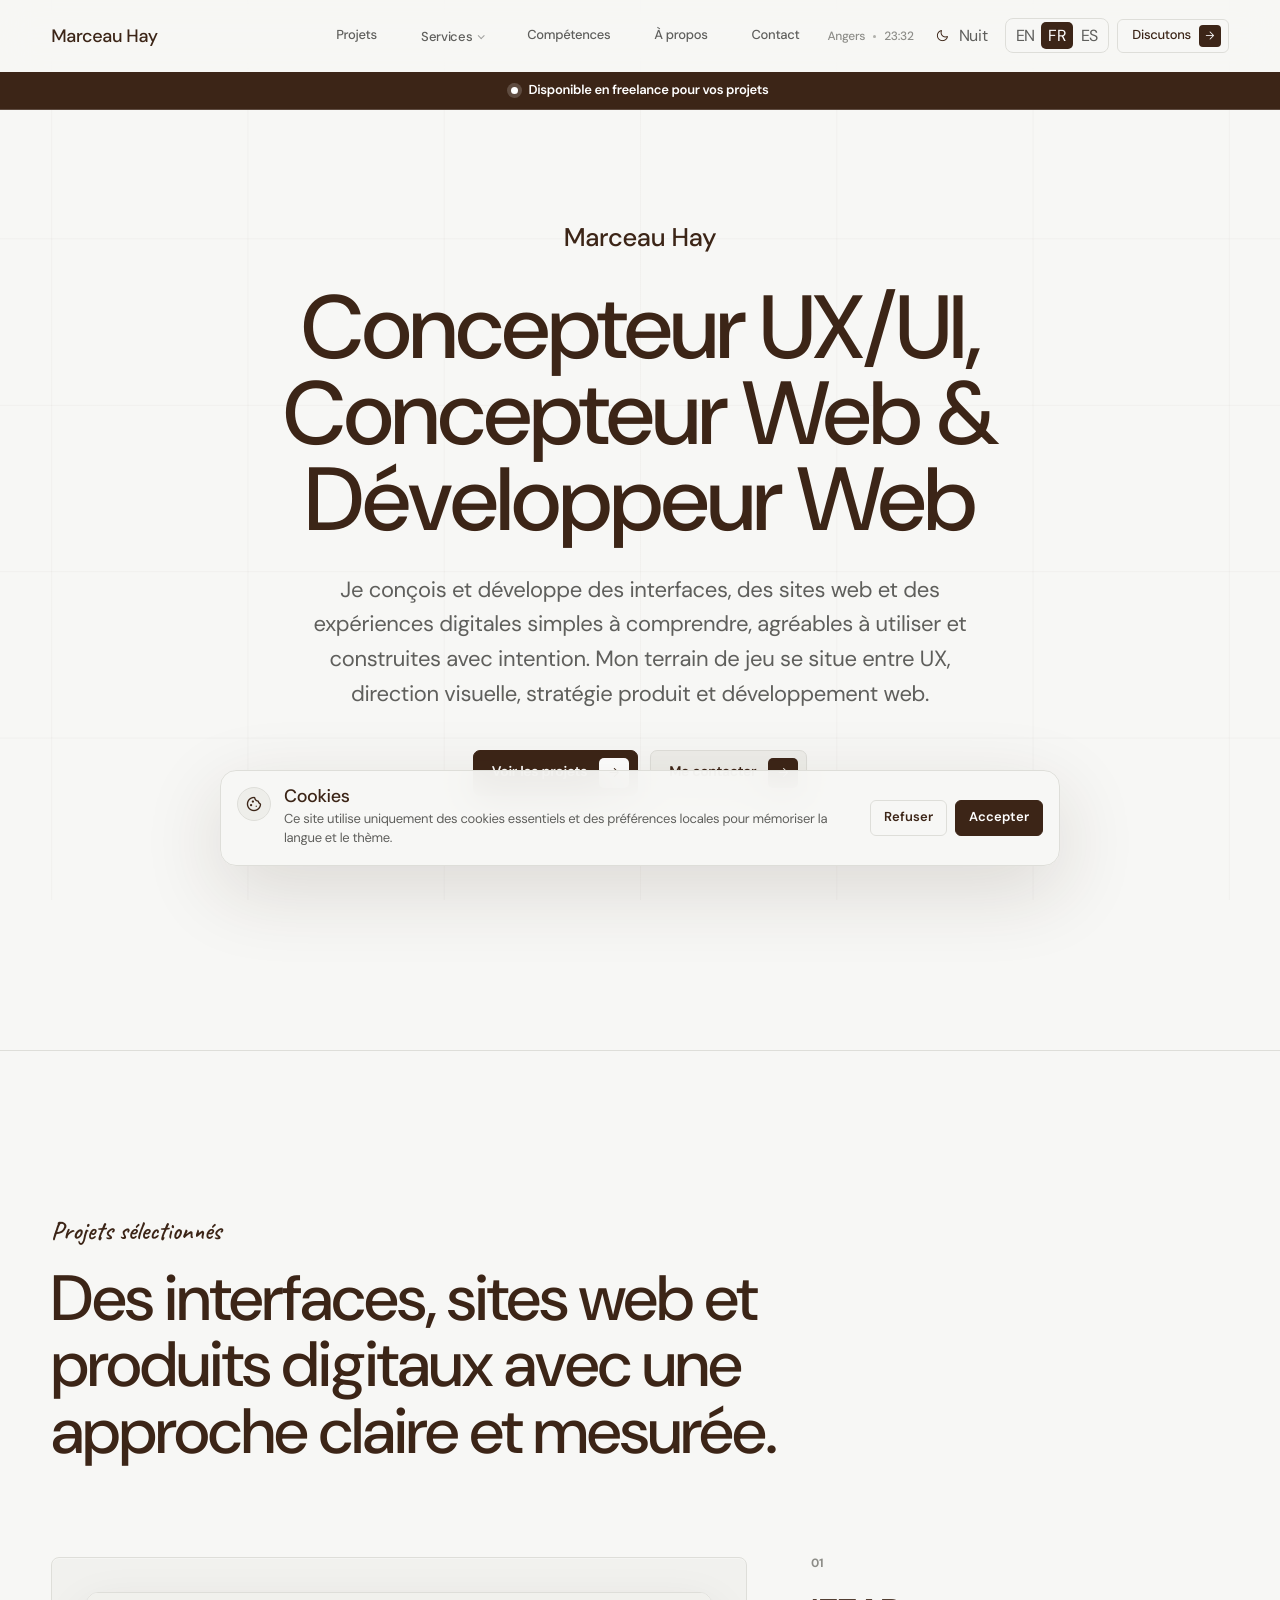
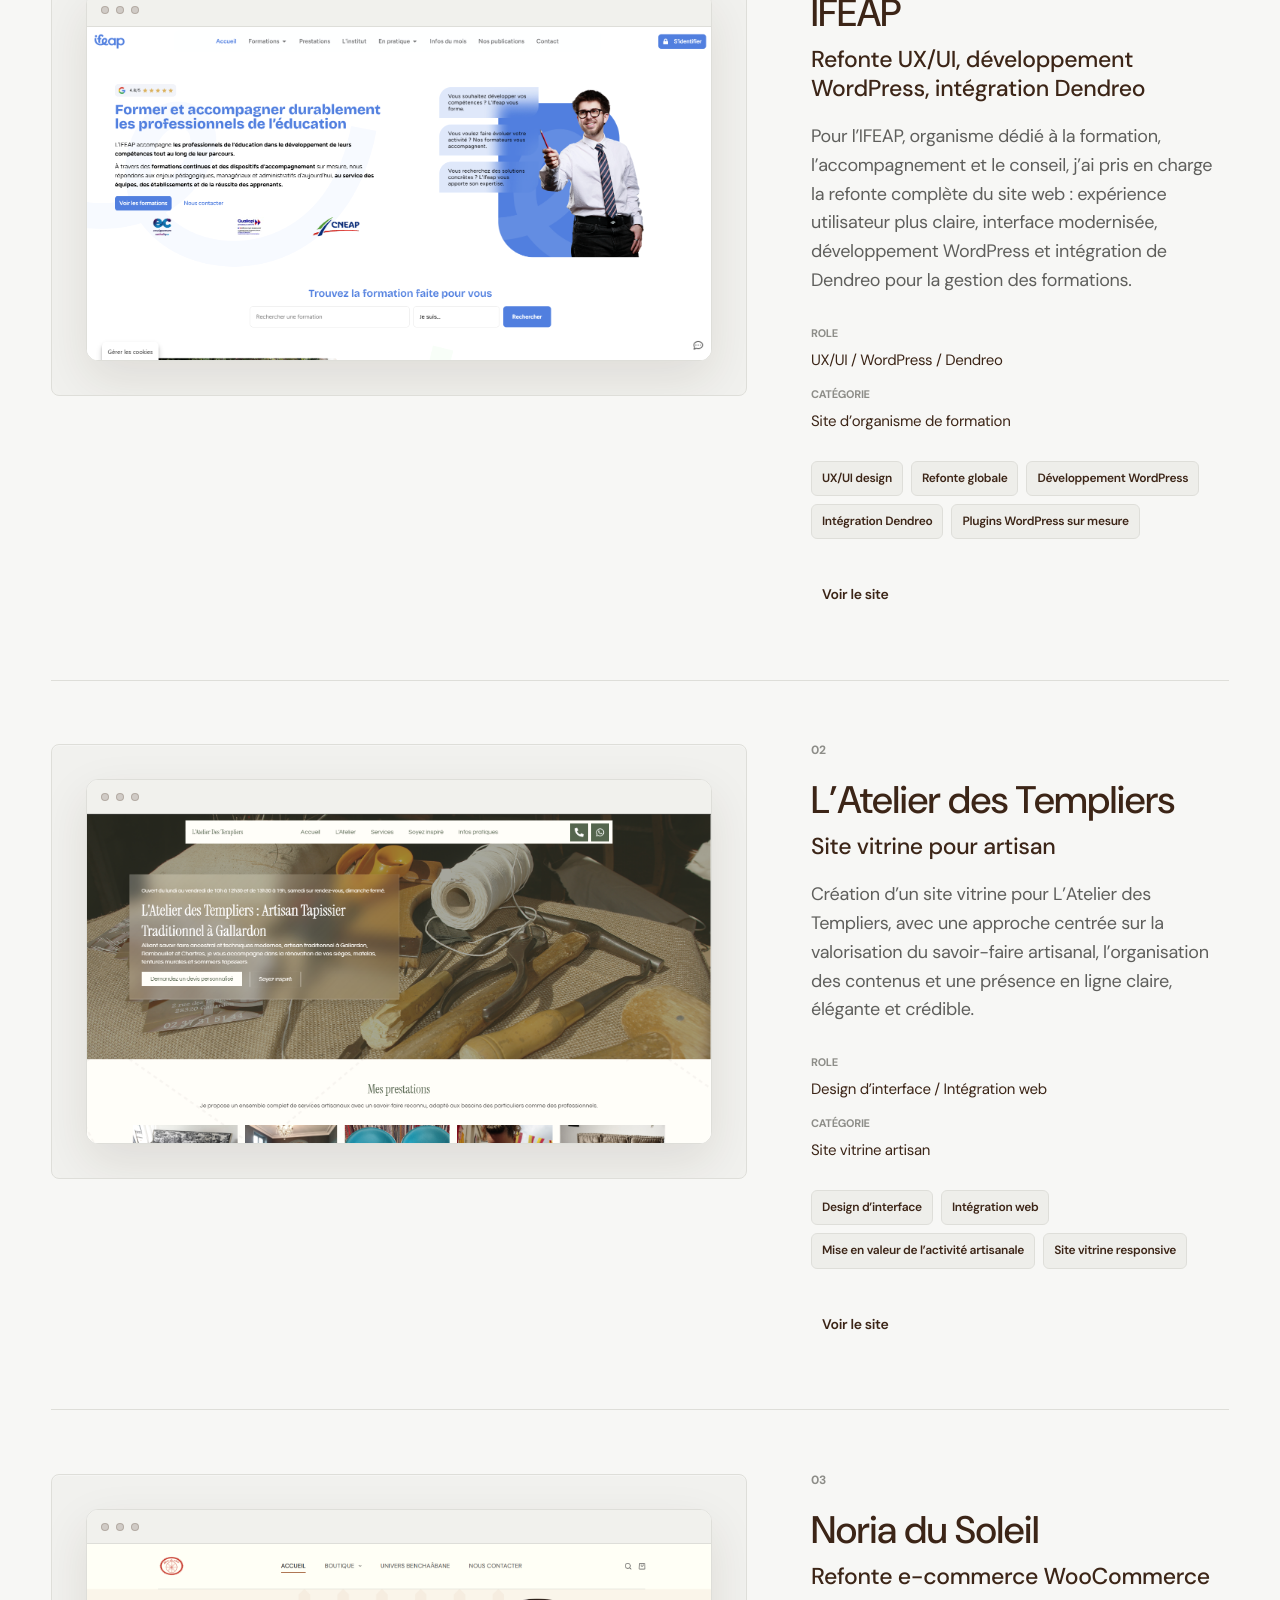
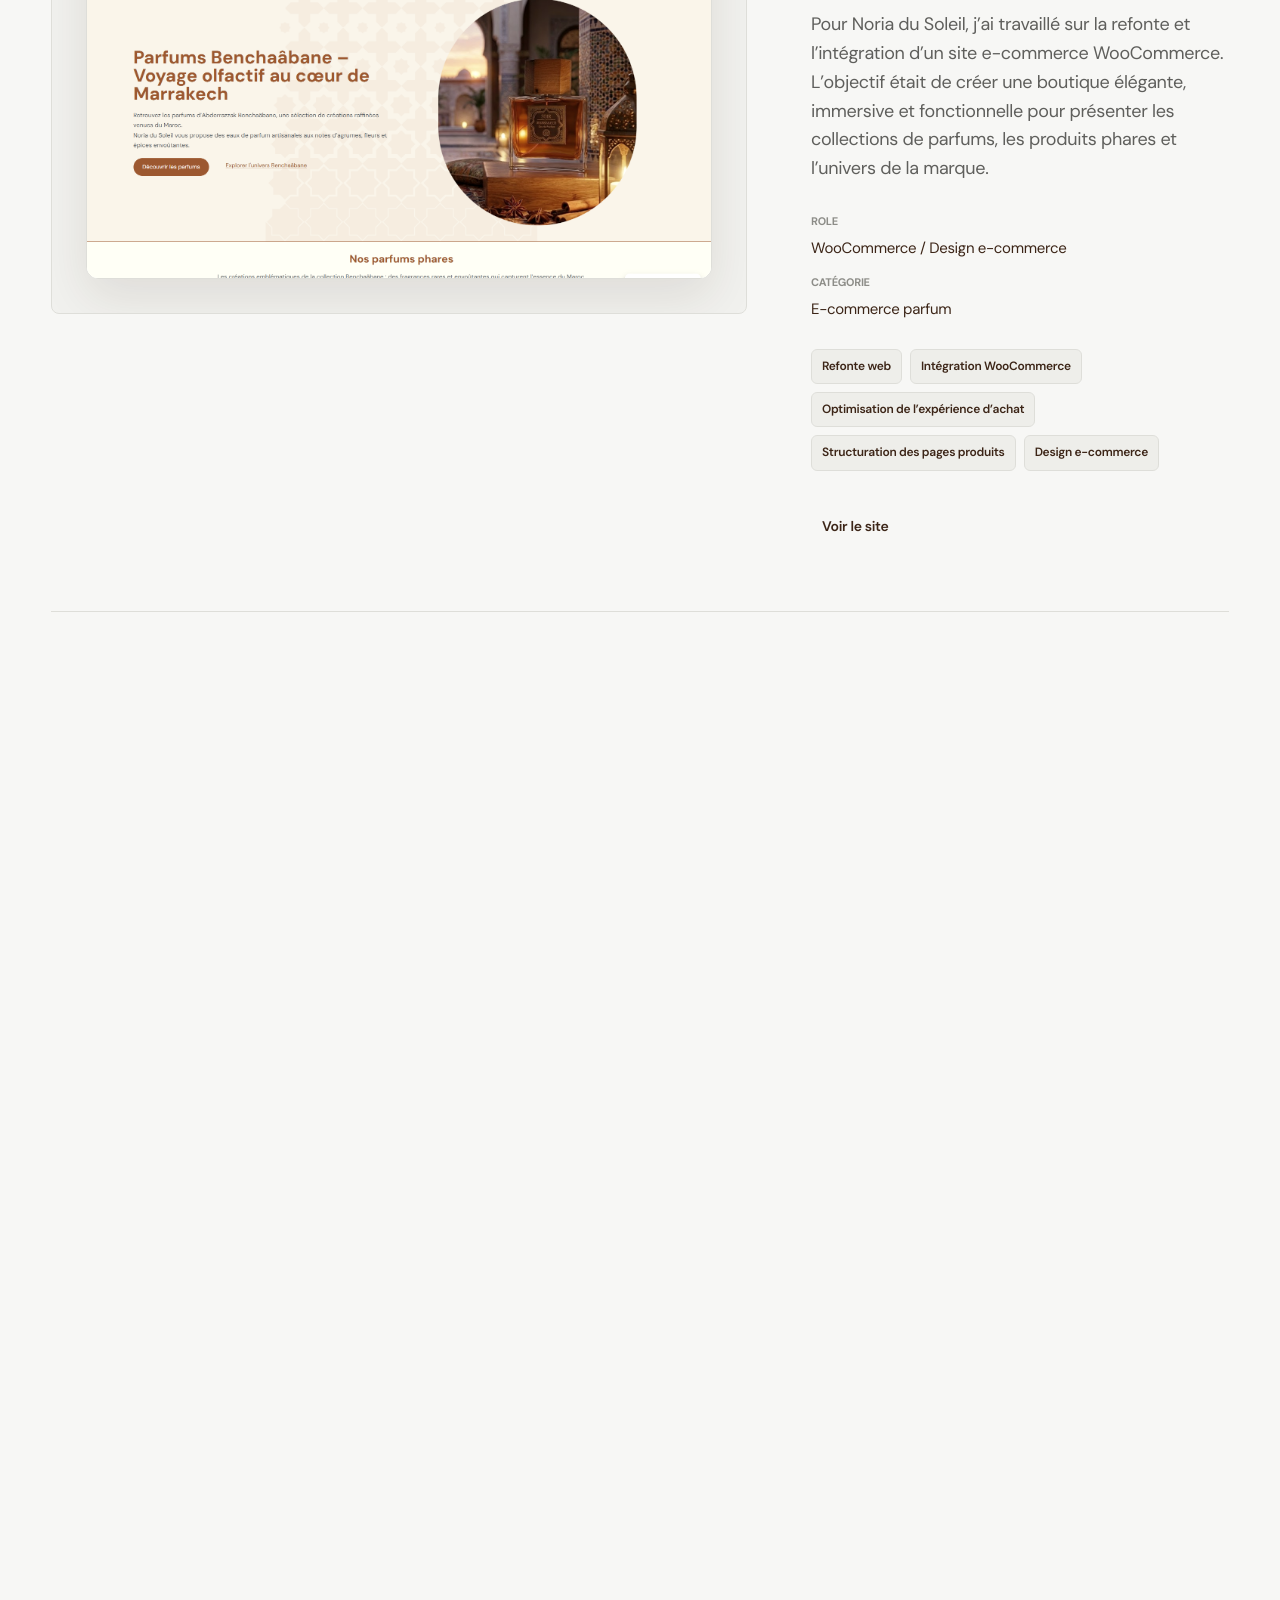
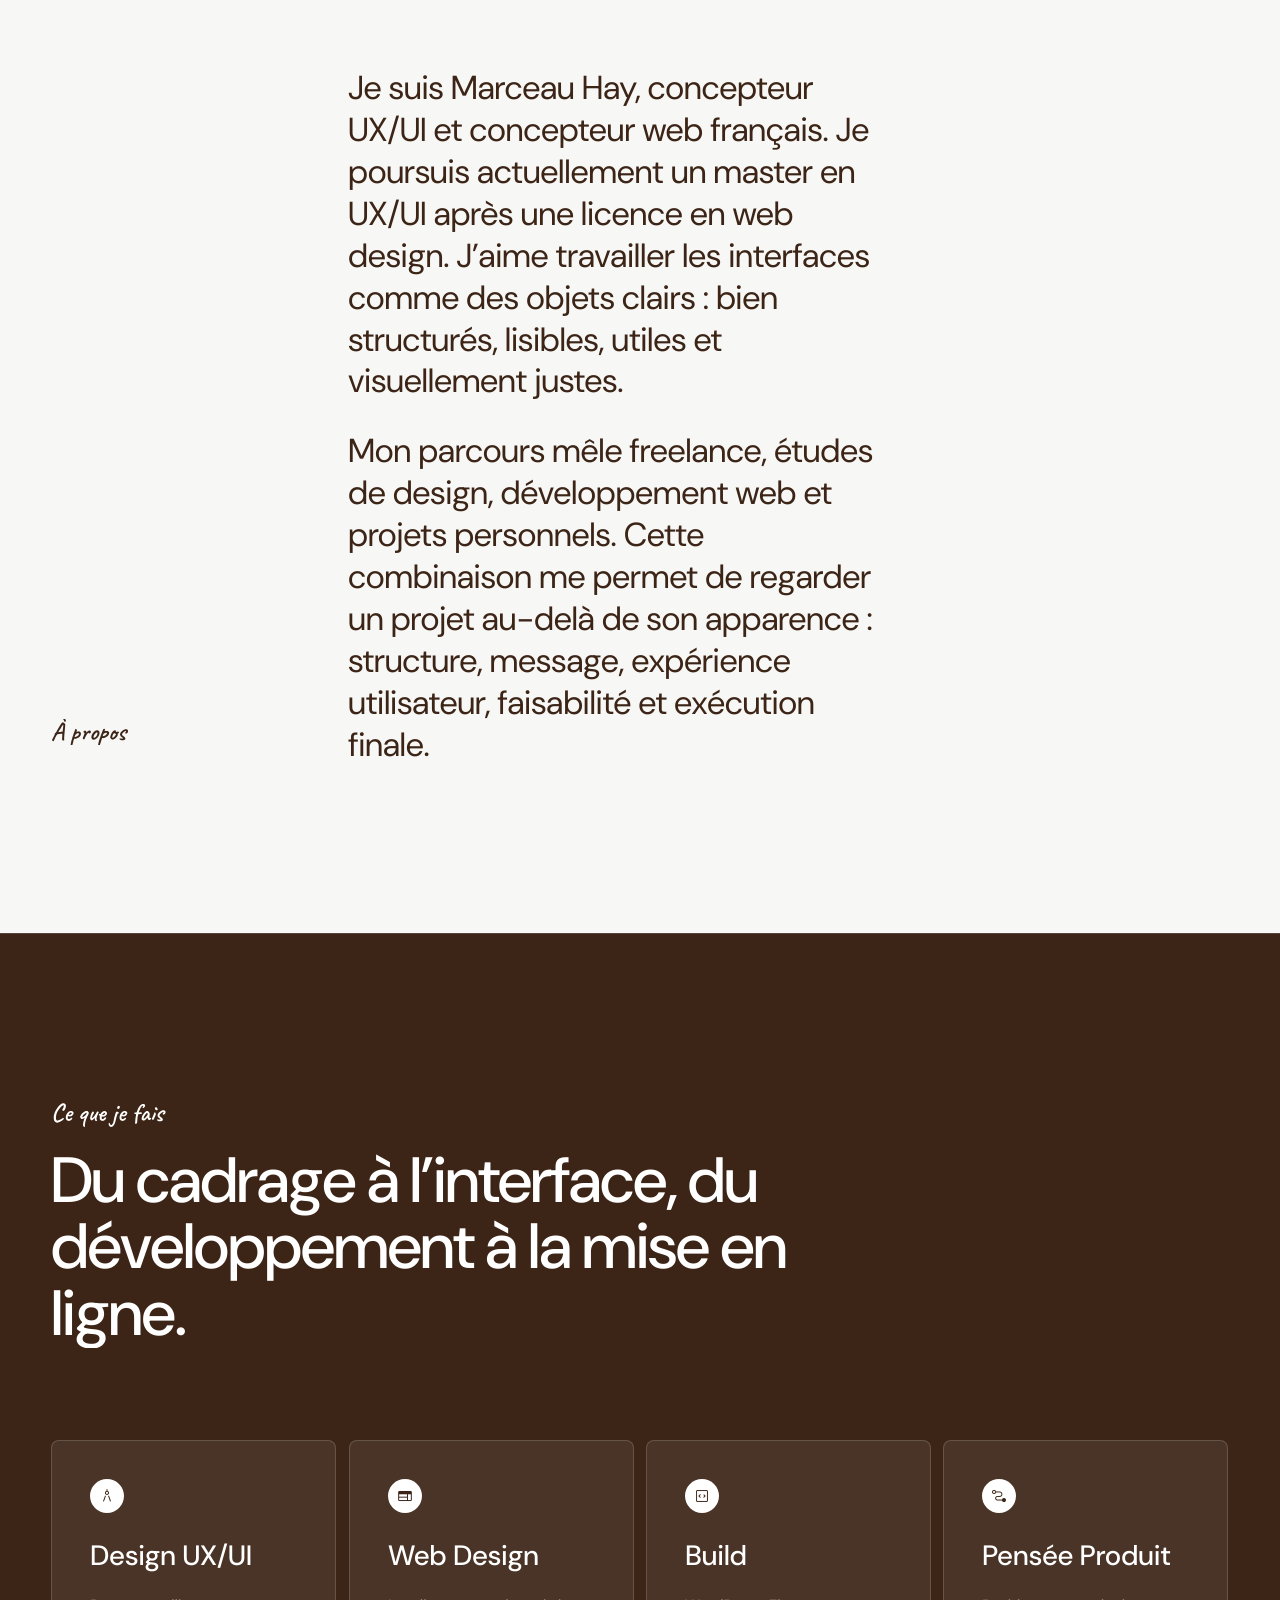
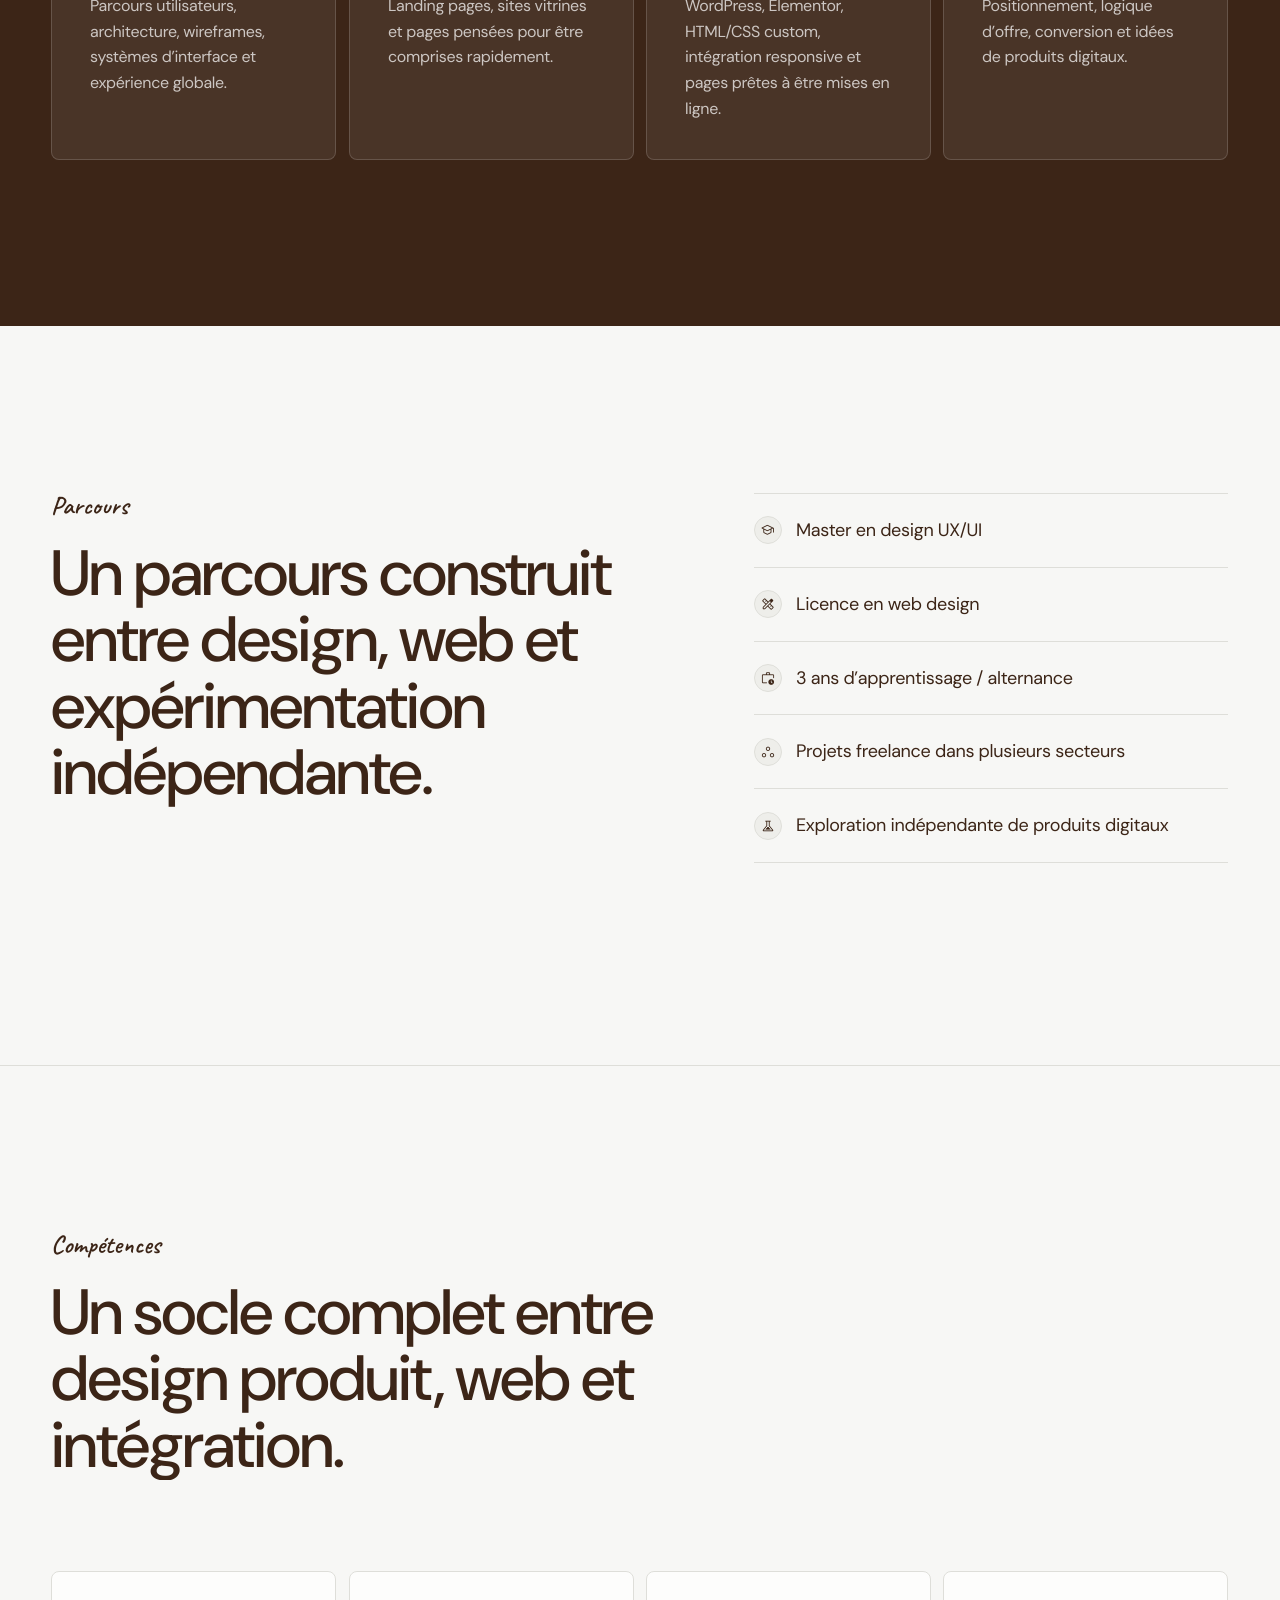
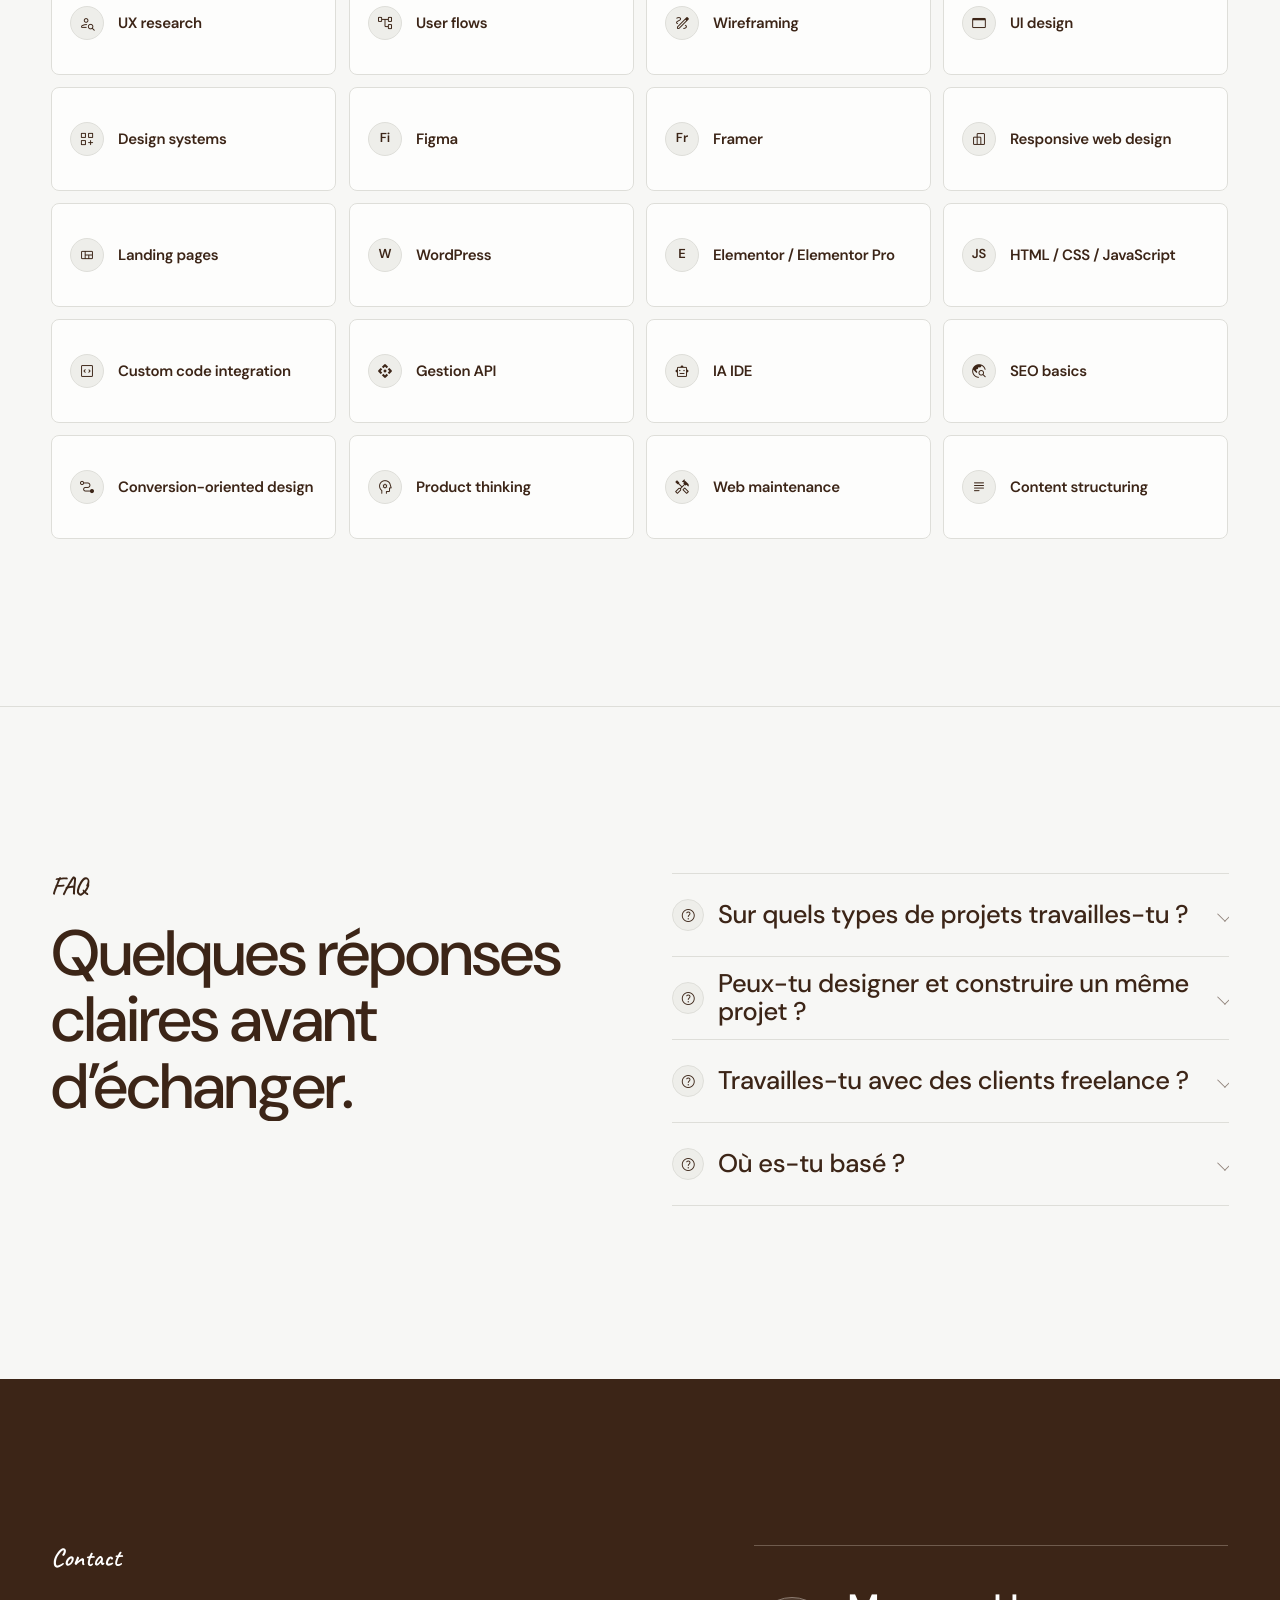
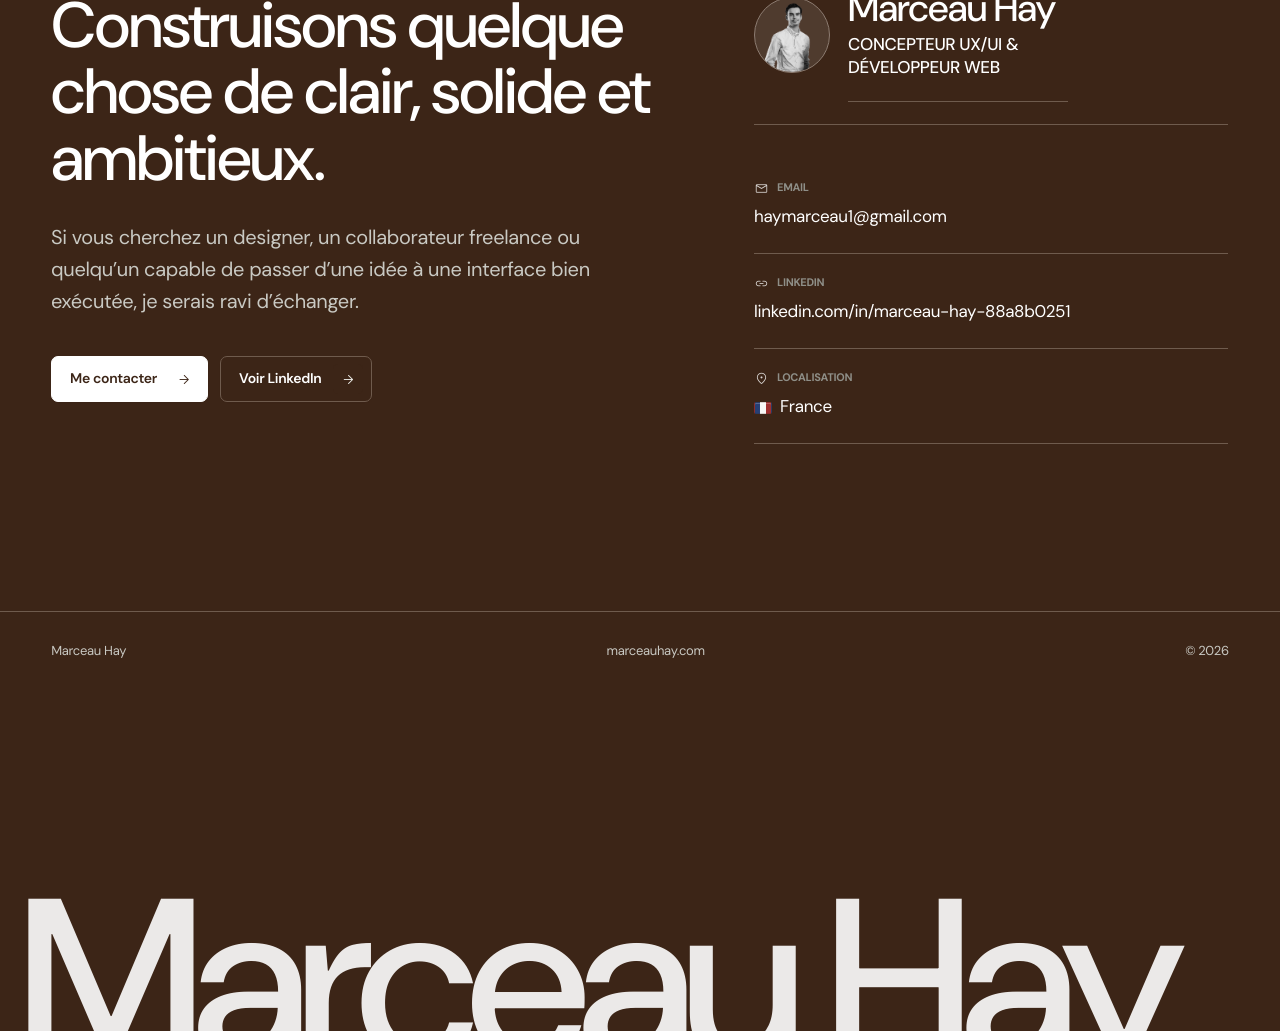
==== index.html @ 7c71aa7a "Mise à jour portfolio" ====
<!doctype html>
<html lang="fr">
  <head>
    <meta charset="UTF-8" />
    <meta name="viewport" content="width=device-width, initial-scale=1.0" />
    <meta
      name="description"
      content="Marceau Hay est concepteur UX/UI, concepteur web et développeur web basé en France."
    />
    <title>Marceau Hay - Concepteur UX/UI & Concepteur Web</title>
    <link rel="preconnect" href="https://fonts.googleapis.com" />
    <link rel="preconnect" href="https://fonts.gstatic.com" crossorigin />
    <link
      href="https://fonts.googleapis.com/css2?family=DM+Sans:opsz,wght@9..40,300;9..40,400;9..40,500;9..40,600;9..40,700&display=swap"
      rel="stylesheet"
    />
    <link
      href="https://fonts.googleapis.com/css2?family=Material+Symbols+Rounded:opsz,wght,FILL,GRAD@24,300,0,0"
      rel="stylesheet"
    />
    <link
      href="https://api.fontshare.com/v2/css?f[]=clash-grotesk@400,500,600&display=swap"
      rel="stylesheet"
    />
    <link rel="stylesheet" href="styles.css" />
  </head>
  <body>
    <div class="site-loader" data-loader aria-hidden="true">
      <div class="loader-inner">
        <span class="loader-name">Marceau Hay</span>
        <div class="loader-progress" aria-hidden="true">
          <div class="loader-progress-track"><span data-loader-progress></span></div>
          <span class="loader-percent" data-loader-percent>0</span>
        </div>
      </div>
    </div>
    <div class="scroll-progress" aria-hidden="true">
      <span data-scroll-progress></span>
    </div>
    <div class="cursor-dot" data-cursor-dot aria-hidden="true"></div>
    <div class="cursor-ring" data-cursor-ring aria-hidden="true"></div>

    <header class="site-header" data-header>
      <a class="brand" href="#top" aria-label="Marceau Hay home">Marceau Hay</a>
      <nav class="nav" aria-label="Primary navigation">
        <a href="#work" data-i18n="nav.work">Work</a>
        <div class="nav-services" data-mega-menu>
          <button class="nav-service-trigger" type="button" data-mega-trigger aria-expanded="false" aria-controls="services-menu">
            <span data-i18n="nav.services">Services</span>
          </button>
          <div class="mega-menu" id="services-menu" data-mega-panel>
            <div class="mega-menu-intro">
              <p class="eyebrow" data-i18n="mega.eyebrow">Services</p>
              <h3 data-i18n="mega.title">Focused digital support from audit to build.</h3>
              <p data-i18n="mega.note">Choose a focused entry point, then scale the work from diagnosis to polished execution.</p>
            </div>
            <div class="mega-menu-list">
              <a href="service-audit.html" class="mega-menu-item">
                <span class="mega-icon material-symbols-rounded" aria-hidden="true">analytics</span>
                <span class="mega-copy">
                  <strong data-i18n="mega.audit.title">UX / Website Audit</strong>
                  <small data-i18n="mega.audit.text">Clarity, structure, conversion, UX friction, and actionable recommendations.</small>
                </span>
              </a>
              <a href="service-design.html" class="mega-menu-item">
                <span class="mega-icon material-symbols-rounded" aria-hidden="true">design_services</span>
                <span class="mega-copy">
                  <strong data-i18n="mega.design.title">UX/UI & Web Design</strong>
                  <small data-i18n="mega.design.text">Wireframes, interfaces, landing pages, visual systems, and refined layouts.</small>
                </span>
              </a>
              <a href="service-design-development.html" class="mega-menu-item">
                <span class="mega-icon material-symbols-rounded" aria-hidden="true">code_blocks</span>
                <span class="mega-copy">
                  <strong data-i18n="mega.designbuild.title">Design + Development</strong>
                  <small data-i18n="mega.designbuild.text">From design direction to responsive implementation and launch-ready pages.</small>
                </span>
              </a>
              <a href="service-product-positioning.html" class="mega-menu-item">
                <span class="mega-icon material-symbols-rounded" aria-hidden="true">conversion_path</span>
                <span class="mega-copy">
                  <strong data-i18n="mega.product.title">Product & Positioning</strong>
                  <small data-i18n="mega.product.text">Offer structure, messaging, conversion logic, and digital product thinking.</small>
                </span>
              </a>
            </div>
            <a class="mega-feature" href="#contact">
              <span class="mega-feature-pattern" aria-hidden="true"></span>
              <strong data-i18n="mega.feature.title">Not sure where to start?</strong>
              <small data-i18n="mega.feature.text">Send the context. I can help define the right format before we build.</small>
            </a>
          </div>
        </div>
        <a href="#skills" data-i18n="nav.blog">Comp&eacute;tences</a>
        <a href="#about" data-i18n="nav.about">About</a>
        <a href="#contact" data-i18n="nav.contact">Contact</a>
      </nav>
      <div class="header-actions">
        <div class="header-meta" aria-label="Location and local time">
          <span>Angers</span>
          <time data-local-time datetime="">--:--</time>
        </div>
        <button class="mode-toggle theme-button" type="button" data-theme-toggle aria-label="Switch to night mode">
          <span class="theme-icon material-symbols-rounded" data-theme-icon aria-hidden="true">dark_mode</span>
          <span data-theme-label>Night</span>
        </button>
        <div class="lang-toggle" aria-label="Language selection">
          <button type="button" data-lang="en">EN</button>
          <button class="is-active" type="button" data-lang="fr">FR</button>
          <button type="button" data-lang="es">ES</button>
        </div>
        <a class="header-cta" href="#contact" data-i18n="nav.cta">Let&rsquo;s talk</a>
      </div>
    </header>
    <a class="availability-banner" href="#contact">
      <span class="availability-dot" aria-hidden="true"></span>
      <span data-i18n="availability.text">Open to freelance work on your projects</span>
    </a>

    <main id="top">
      <section class="hero section-pad">
        <div class="container hero-grid">
          <div class="hero-copy reveal">
            <h1>Marceau Hay</h1>
            <p class="hero-role" data-i18n="hero.role">Concepteur UX/UI, Concepteur Web & Développeur Web</p>
            <p class="hero-text">
              <span data-i18n="hero.text">I design and develop interfaces, websites, and digital experiences that feel clear,
              useful, and intentional. Between UX, visual design, product thinking, and web development,
              I like turning ideas into concrete digital experiences.</span>
            </p>
            <div class="hero-actions" aria-label="Hero actions">
              <a class="button button-primary" href="#work" data-i18n="hero.primary">View work</a>
              <a class="button button-secondary" href="#contact" data-i18n="hero.secondary">Contact me</a>
            </div>
          </div>
          <aside class="hero-panel reveal" aria-label="Credibility">
            <div class="panel-line"></div>
            <p class="france-line"><span class="france-flag" aria-hidden="true"></span><span data-i18n="hero.based">Based in France</span></p>
            <p data-i18n="hero.scope">Working across UX, websites, and digital products</p>
          </aside>
        </div>
      </section>

      <section class="section-pad section-line" id="work">
        <div class="container">
          <div class="section-heading reveal">
            <p class="eyebrow" data-i18n="work.eyebrow">Selected work</p>
            <h2 data-i18n="work.title">Interfaces, websites, and digital products shaped with restraint.</h2>
          </div>

          <div class="work-list">
            <article class="project reveal">
              <div class="project-visual">
                <div class="browser-mockup">
                  <div class="browser-bar" aria-hidden="true"><span></span><span></span><span></span></div>
                  <div class="browser-screen">
                    <img src="ifeap.PNG" alt="IFEAP website screenshot" loading="lazy" />
                  </div>
                </div>
              </div>
              <div class="project-info">
                <p class="project-index">01</p>
                <h3>IFEAP</h3>
                <p class="project-subtitle" data-i18n="project.ifeap.title">UX/UI redesign, WordPress development, Dendreo integration</p>
                <p class="project-description" data-i18n="project.ifeap.desc">For IFEAP, an organization dedicated to training, support, and consulting, I handled the complete website redesign: clearer UX, a more modern interface, WordPress development, and Dendreo integration for training management.</p>
                <dl>
                  <div><dt data-i18n="label.role">Role</dt><dd data-i18n="project.ifeap.role">UX/UI / WordPress / Dendreo</dd></div>
                  <div><dt data-i18n="label.category">Category</dt><dd data-i18n="project.ifeap.category">Training organization website</dd></div>
                </dl>
                <ul class="project-missions">
                  <li data-i18n="project.ifeap.m1">UX/UI design</li>
                  <li data-i18n="project.ifeap.m2">Global redesign</li>
                  <li data-i18n="project.ifeap.m3">WordPress development</li>
                  <li data-i18n="project.ifeap.m4">Dendreo integration</li>
                  <li data-i18n="project.ifeap.m5">Custom WordPress plugins</li>
                </ul>
                <a href="https://ifeap.fr/" class="case-link" target="_blank" rel="noreferrer" data-i18n="project.visit">View live site</a>
              </div>
            </article>

            <article class="project reveal">
              <div class="project-visual">
                <div class="browser-mockup">
                  <div class="browser-bar" aria-hidden="true"><span></span><span></span><span></span></div>
                  <div class="browser-screen">
                    <img src="aterlierdestempliers.PNG" alt="L'Atelier des Templiers website screenshot" loading="lazy" />
                  </div>
                </div>
              </div>
              <div class="project-info">
                <p class="project-index">02</p>
                <h3>L&rsquo;Atelier des Templiers</h3>
                <p class="project-subtitle" data-i18n="project.templiers.title">Showcase website for an artisan</p>
                <p class="project-description" data-i18n="project.templiers.desc">Creation of a showcase website for L&rsquo;Atelier des Templiers, with a direction focused on craft, clarity, and credibility. The work covered visual design, content structure, and responsive integration.</p>
                <dl>
                  <div><dt data-i18n="label.role">Role</dt><dd data-i18n="project.templiers.role">Interface design / Web integration</dd></div>
                  <div><dt data-i18n="label.category">Category</dt><dd data-i18n="project.templiers.category">Artisan showcase website</dd></div>
                </dl>
                <ul class="project-missions">
                  <li data-i18n="project.templiers.m1">Interface design</li>
                  <li data-i18n="project.templiers.m2">Web integration</li>
                  <li data-i18n="project.templiers.m3">Craft activity presentation</li>
                  <li data-i18n="project.templiers.m4">Responsive showcase website</li>
                </ul>
                <a href="https://latelier-des-templiers.com/" class="case-link" target="_blank" rel="noreferrer" data-i18n="project.visit">View live site</a>
              </div>
            </article>

            <article class="project reveal">
              <div class="project-visual">
                <div class="browser-mockup">
                  <div class="browser-bar" aria-hidden="true"><span></span><span></span><span></span></div>
                  <div class="browser-screen">
                    <img src="noriadusoleil.PNG" alt="Noria du Soleil ecommerce website screenshot" loading="lazy" />
                  </div>
                </div>
              </div>
              <div class="project-info">
                <p class="project-index">03</p>
                <h3>Noria du Soleil</h3>
                <p class="project-subtitle" data-i18n="project.noria.title">WooCommerce ecommerce redesign</p>
                <p class="project-description" data-i18n="project.noria.desc">For Noria du Soleil, I worked on the redesign and integration of a WooCommerce ecommerce website. The goal was to create an elegant, immersive, and functional online store for perfume collections, key products, and the brand universe.</p>
                <dl>
                  <div><dt data-i18n="label.role">Role</dt><dd data-i18n="project.noria.role">WooCommerce / Ecommerce design</dd></div>
                  <div><dt data-i18n="label.category">Category</dt><dd data-i18n="project.noria.category">Perfume ecommerce</dd></div>
                </dl>
                <ul class="project-missions">
                  <li data-i18n="project.noria.m1">Web redesign</li>
                  <li data-i18n="project.noria.m2">WooCommerce integration</li>
                  <li data-i18n="project.noria.m3">Shopping experience optimization</li>
                  <li data-i18n="project.noria.m4">Product page structure</li>
                  <li data-i18n="project.noria.m5">Ecommerce design</li>
                </ul>
                <a href="https://noriadusoleil.com/" class="case-link" target="_blank" rel="noreferrer" data-i18n="project.visit">View live site</a>
              </div>
            </article>

            <article class="project reveal">
              <div class="project-visual">
                <div class="browser-mockup">
                  <div class="browser-bar" aria-hidden="true"><span></span><span></span><span></span></div>
                  <div class="browser-screen">
                    <img src="talaria.PNG" alt="Talaria landing page screenshot" loading="lazy" />
                  </div>
                </div>
              </div>
              <div class="project-info">
                <p class="project-index">04</p>
                <h3>Talaria</h3>
                <p class="project-subtitle" data-i18n="project.talaria.title">Landing page and mobile app design</p>
                <p class="project-description" data-i18n="project.talaria.desc">Talaria is an app designed to simplify group travel organization: planning, shared budget, activity choices, and comparison of flights, stays, and experiences. I worked on the landing page and mobile app interface with a modern, product-oriented visual direction.</p>
                <dl>
                  <div><dt data-i18n="label.role">Role</dt><dd data-i18n="project.talaria.role">UX/UI / Landing page / Mobile app</dd></div>
                  <div><dt data-i18n="label.category">Category</dt><dd data-i18n="project.talaria.category">Collaborative travel product</dd></div>
                </dl>
                <ul class="project-missions">
                  <li data-i18n="project.talaria.m1">UX/UI design</li>
                  <li data-i18n="project.talaria.m2">Landing page</li>
                  <li data-i18n="project.talaria.m3">Mobile app design</li>
                  <li data-i18n="project.talaria.m4">Clear UX for a collaborative digital product</li>
                </ul>
                <a href="https://talaria.world/" class="case-link" target="_blank" rel="noreferrer" data-i18n="project.visit">View live site</a>
              </div>
            </article>
          </div>
        </div>
      </section>

      <section class="section-pad" id="about">
        <div class="container text-section">
          <p class="eyebrow reveal" data-i18n="about.eyebrow">About</p>
          <div class="copy-stack reveal">
            <p data-i18n="about.p1">
              I&rsquo;m Marceau Hay, a French UX/UI creator and web creator currently
              completing a master&rsquo;s degree in UX/UI after earning a bachelor&rsquo;s degree
              in web design. I work at the intersection of interface design, digital
              clarity, and execution. What I enjoy most is shaping ideas into
              experiences that are both aesthetically strong and strategically useful.
            </p>
            <p data-i18n="about.p2">
              My background combines freelance work, design studies, web development,
              and entrepreneurial projects. This hybrid approach helps me think beyond
              visuals alone, from structure and messaging to user experience and final
              implementation.
            </p>
          </div>
        </div>
      </section>

      <section class="section-pad section-line services-band" id="services">
        <div class="container">
          <div class="section-heading reveal">
            <p class="eyebrow" data-i18n="services.eyebrow">What I do</p>
            <h2 data-i18n="services.title">Clear digital work from structure to execution.</h2>
          </div>
          <div class="service-grid">
            <article class="service reveal">
              <span class="content-icon material-symbols-rounded" aria-hidden="true">architecture</span>
              <h3 data-i18n="services.ux.title">UX/UI Design</h3>
              <p data-i18n="services.ux">User flows, structure, wireframes, interface systems, user experience.</p>
            </article>
            <article class="service reveal">
              <span class="content-icon material-symbols-rounded" aria-hidden="true">web</span>
              <h3 data-i18n="services.web.title">Web Design</h3>
              <p data-i18n="services.web">Landing pages, showcase websites, high-conversion layouts.</p>
            </article>
            <article class="service reveal">
              <span class="content-icon material-symbols-rounded" aria-hidden="true">code_blocks</span>
              <h3 data-i18n="services.build.title">Build</h3>
              <p data-i18n="services.build">WordPress, Elementor, custom HTML/CSS integration, production-ready pages.</p>
            </article>
            <article class="service reveal">
              <span class="content-icon material-symbols-rounded" aria-hidden="true">conversion_path</span>
              <h3 data-i18n="services.product.title">Product Thinking</h3>
              <p data-i18n="services.product">Offer design, positioning, conversion logic, digital business ideas.</p>
            </article>
          </div>
        </div>
      </section>

      <section class="section-pad">
        <div class="container background-grid">
          <div class="section-heading reveal">
            <p class="eyebrow" data-i18n="background.eyebrow">Background</p>
            <h2 data-i18n="background.title">A compact path across design, web, and independent creation.</h2>
          </div>
          <ol class="timeline reveal">
            <li><span class="list-icon material-symbols-rounded" aria-hidden="true">school</span><span data-i18n="background.item1">Master&rsquo;s degree in UX/UI design</span></li>
            <li><span class="list-icon material-symbols-rounded" aria-hidden="true">design_services</span><span data-i18n="background.item2">Bachelor&rsquo;s degree in web design</span></li>
            <li><span class="list-icon material-symbols-rounded" aria-hidden="true">work_history</span><span data-i18n="background.item3">3 years of apprenticeship / alternating work-study</span></li>
            <li><span class="list-icon material-symbols-rounded" aria-hidden="true">workspaces</span><span data-i18n="background.item4">Freelance projects across multiple sectors</span></li>
            <li><span class="list-icon material-symbols-rounded" aria-hidden="true">experiment</span><span data-i18n="background.item5">Independent digital product exploration</span></li>
          </ol>
        </div>
      </section>

      <section class="section-pad section-line" id="skills">
        <div class="container">
          <div class="section-heading reveal">
            <p class="eyebrow" data-i18n="skills.eyebrow">Comp&eacute;tences</p>
            <h2 data-i18n="skills.title">Un socle complet entre design produit, web et int&eacute;gration.</h2>
          </div>
          <div class="skills-grid">
            <article class="skill-card reveal"><span class="skill-icon material-symbols-rounded" aria-hidden="true">person_search</span><span>UX research</span></article>
            <article class="skill-card reveal"><span class="skill-icon material-symbols-rounded" aria-hidden="true">account_tree</span><span>User flows</span></article>
            <article class="skill-card reveal"><span class="skill-icon material-symbols-rounded" aria-hidden="true">draw</span><span>Wireframing</span></article>
            <article class="skill-card reveal"><span class="skill-icon material-symbols-rounded" aria-hidden="true">web_asset</span><span>UI design</span></article>
            <article class="skill-card reveal"><span class="skill-icon material-symbols-rounded" aria-hidden="true">dashboard_customize</span><span>Design systems</span></article>
            <article class="skill-card reveal"><span class="skill-logo" aria-hidden="true">Fi</span><span>Figma</span></article>
            <article class="skill-card reveal"><span class="skill-logo" aria-hidden="true">Fr</span><span>Framer</span></article>
            <article class="skill-card reveal"><span class="skill-icon material-symbols-rounded" aria-hidden="true">responsive_layout</span><span>Responsive web design</span></article>
            <article class="skill-card reveal"><span class="skill-icon material-symbols-rounded" aria-hidden="true">view_quilt</span><span>Landing pages</span></article>
            <article class="skill-card reveal"><span class="skill-logo" aria-hidden="true">W</span><span>WordPress</span></article>
            <article class="skill-card reveal"><span class="skill-logo" aria-hidden="true">E</span><span>Elementor / Elementor Pro</span></article>
            <article class="skill-card reveal"><span class="skill-logo" aria-hidden="true">JS</span><span>HTML / CSS / JavaScript</span></article>
            <article class="skill-card reveal"><span class="skill-icon material-symbols-rounded" aria-hidden="true">code_blocks</span><span>Custom code integration</span></article>
            <article class="skill-card reveal"><span class="skill-icon material-symbols-rounded" aria-hidden="true">api</span><span>Gestion API</span></article>
            <article class="skill-card reveal"><span class="skill-icon material-symbols-rounded" aria-hidden="true">smart_toy</span><span>IA IDE</span></article>
            <article class="skill-card reveal"><span class="skill-icon material-symbols-rounded" aria-hidden="true">travel_explore</span><span>SEO basics</span></article>
            <article class="skill-card reveal"><span class="skill-icon material-symbols-rounded" aria-hidden="true">conversion_path</span><span>Conversion-oriented design</span></article>
            <article class="skill-card reveal"><span class="skill-icon material-symbols-rounded" aria-hidden="true">psychology</span><span>Product thinking</span></article>
            <article class="skill-card reveal"><span class="skill-icon material-symbols-rounded" aria-hidden="true">handyman</span><span>Web maintenance</span></article>
            <article class="skill-card reveal"><span class="skill-icon material-symbols-rounded" aria-hidden="true">subject</span><span>Content structuring</span></article>
          </div>
        </div>
      </section>

      <section class="section-pad section-line" id="faq">
        <div class="container faq-grid">
          <div class="section-heading reveal">
            <p class="eyebrow" data-i18n="faq.eyebrow">FAQ</p>
            <h2 data-i18n="faq.title">A few direct answers before we talk.</h2>
          </div>
          <div class="faq-list">
            <details class="faq-item reveal">
              <summary data-i18n="faq.q1">What kind of projects do you work on?</summary>
              <p data-i18n="faq.a1">I work on UX/UI design, landing pages, showcase websites, digital products, and product-oriented web experiences.</p>
            </details>
            <details class="faq-item reveal">
              <summary data-i18n="faq.q2">Can you design and build the same project?</summary>
              <p data-i18n="faq.a2">Yes. Depending on the scope, I can work from structure and interface design through to WordPress, Elementor, or custom HTML/CSS implementation.</p>
            </details>
            <details class="faq-item reveal">
              <summary data-i18n="faq.q3">Do you work with freelance clients?</summary>
              <p data-i18n="faq.a3">Yes. I work with local businesses, independent founders, agencies, and collaborators who need clear, polished digital execution.</p>
            </details>
            <details class="faq-item reveal">
              <summary data-i18n="faq.q4">Where are you based?</summary>
              <p data-i18n="faq.a4">I am based in Angers, France, and can collaborate remotely on projects in France and abroad.</p>
            </details>
          </div>
        </div>
      </section>

      <section class="section-pad contact" id="contact">
        <div class="container contact-grid">
          <div class="contact-copy reveal">
            <p class="eyebrow" data-i18n="contact.eyebrow">Contact</p>
            <h2 data-i18n="contact.title">Let&rsquo;s build something clear and ambitious.</h2>
            <p data-i18n="contact.text">
              Whether you need a digital creator, a freelance collaborator, or someone who
              can shape and execute a digital experience from idea to interface, I&rsquo;d be
              happy to connect.
            </p>
            <div class="hero-actions contact-actions">
              <a class="button button-primary" href="mailto:haymarceau1@gmail.com" data-i18n="contact.primary">Get in touch</a>
              <a class="button button-secondary" href="https://www.linkedin.com/in/marceau-hay-88a8b0251/" target="_blank" rel="noreferrer" data-i18n="contact.secondary">View LinkedIn</a>
            </div>
          </div>
          <address class="contact-details reveal">
            <div class="contact-profile">
              <figure class="contact-avatar" aria-label="Portrait of Marceau Hay">
                <img
                  src="Marceau_HAY_d%C3%A9tour%C3%A9e2%201.png"
                  alt="Marceau Hay"
                  width="100"
                  height="100"
                />
              </figure>
              <div class="contact-profile-copy">
                <strong>Marceau Hay</strong>
                <p>Concepteur UX/UI & Développeur Web</p>
              </div>
            </div>
            <div>
              <span><span class="contact-icon material-symbols-rounded" aria-hidden="true">mail</span><span data-i18n="contact.email">Email</span></span>
              <a href="mailto:haymarceau1@gmail.com">haymarceau1@gmail.com</a>
            </div>
            <div>
              <span><span class="contact-icon material-symbols-rounded" aria-hidden="true">link</span><span>LinkedIn</span></span>
              <a href="https://www.linkedin.com/in/marceau-hay-88a8b0251/" target="_blank" rel="noreferrer">linkedin.com/in/marceau-hay-88a8b0251</a>
            </div>
            <div>
              <span><span class="contact-icon material-symbols-rounded" aria-hidden="true">location_on</span><span data-i18n="contact.location">Location</span></span>
              <p class="france-line"><span class="france-flag" aria-hidden="true"></span><span data-i18n="contact.france">France</span></p>
            </div>
          </address>
        </div>
      </section>
    </main>

    <footer class="footer">
      <div class="footer-marquee" aria-hidden="true">Marceau Hay</div>
      <div class="container footer-inner">
        <p>Marceau Hay</p>
        <p>marceauhay.com</p>
        <p>&copy; 2026</p>
      </div>
    </footer>

    <a class="back-to-top" href="#top" data-back-to-top aria-label="Back to top">
      <span class="material-symbols-rounded" aria-hidden="true">arrow_upward</span>
    </a>

    <section class="cookie-banner" data-cookie-banner aria-label="Cookie consent" hidden>
      <div class="cookie-copy">
        <span class="cookie-icon material-symbols-rounded" aria-hidden="true">cookie</span>
        <div>
          <h2 data-i18n="cookies.title">Cookies</h2>
          <p data-i18n="cookies.text">Ce site utilise uniquement des cookies essentiels et des préférences locales pour mémoriser la langue et le thème.</p>
        </div>
      </div>
      <div class="cookie-actions">
        <button class="cookie-button cookie-secondary" type="button" data-cookie-decline data-i18n="cookies.decline">Refuser</button>
        <button class="cookie-button cookie-primary" type="button" data-cookie-accept data-i18n="cookies.accept">Accepter</button>
      </div>
    </section>

    <script src="script.js"></script>
  </body>
</html>
---- styles.css ----
@import url("https://fonts.googleapis.com/css2?family=Caveat:wght@500;600&display=swap");

:root {
  --background: #f7f7f5;
  --foreground: #3c2517;
  --card: #ffffff;
  --card-foreground: #3c2517;
  --popover: #ffffff;
  --popover-foreground: #3c2517;
  --primary: #3c2517;
  --primary-foreground: #ffffff;
  --secondary: #eeeeea;
  --secondary-foreground: #3c2517;
  --muted-surface: #eeeeea;
  --muted-foreground: #5f5f5c;
  --subtle-foreground: #8d8d88;
  --accent: #f1f1ed;
  --accent-foreground: #3c2517;
  --border: #deded9;
  --input: #c7c7c0;
  --ring: #8d8d88;
  --radius: 0.5rem;
  --bg: var(--background);
  --surface: var(--card);
  --ink: var(--foreground);
  --muted: var(--muted-foreground);
  --soft: var(--subtle-foreground);
  --line: var(--border);
  --line-strong: var(--input);
  --charcoal: var(--card-foreground);
  --silver: var(--muted-surface);
  --graphite: #3c2517;
  --max: 1180px;
  --pad: clamp(22px, 4vw, 56px);
  --section: clamp(88px, 13vw, 176px);
  --header-bg: rgba(247, 247, 245, 0.82);
  --header-bg-solid: rgba(247, 247, 245, 0.94);
  --contact-bg: #3c2517;
  --contact-line: #6f5b4d;
  --contact-muted: #c9c9c3;
  --grid-line: rgba(60, 37, 23, 0.045);
  --cursor-color: #3c2517;
  --cursor-ring-color: rgba(60, 37, 23, 0.44);
  --cursor-hover-fill: rgba(60, 37, 23, 0.07);
  --cursor-hover-ring: rgba(60, 37, 23, 0.22);
  --ease-out: cubic-bezier(0.16, 1, 0.3, 1);
  color-scheme: light;
}

body[data-theme="dark"] {
  --background: #3c2517;
  --foreground: #f4f4f1;
  --card: #3c2517;
  --card-foreground: #eeeeea;
  --popover: #3c2517;
  --popover-foreground: #f4f4f1;
  --primary: #f4f4f1;
  --primary-foreground: #3c2517;
  --secondary: #4a3020;
  --secondary-foreground: #eeeeea;
  --muted-surface: #3c2517;
  --muted-foreground: #b8b8b2;
  --subtle-foreground: #85857f;
  --accent: #4a3020;
  --accent-foreground: #f4f4f1;
  --border: #6f5b4d;
  --input: #806a5a;
  --ring: #85857f;
  --bg: var(--background);
  --surface: var(--card);
  --ink: var(--foreground);
  --muted: var(--muted-foreground);
  --soft: var(--subtle-foreground);
  --line: var(--border);
  --line-strong: var(--input);
  --charcoal: var(--card-foreground);
  --silver: var(--muted-surface);
  --graphite: #e6e6e0;
  --header-bg: rgba(60, 37, 23, 0.82);
  --header-bg-solid: rgba(60, 37, 23, 0.94);
  --contact-bg: #f4f4f1;
  --contact-line: #d7d7d1;
  --contact-muted: #5f5f5c;
  --grid-line: rgba(255, 255, 255, 0.055);
  --cursor-color: #f4f4f1;
  --cursor-ring-color: rgba(244, 244, 241, 0.44);
  --cursor-hover-fill: rgba(244, 244, 241, 0.08);
  --cursor-hover-ring: rgba(244, 244, 241, 0.24);
  color-scheme: dark;
}

body[data-cursor-contrast="dark"] {
  --cursor-color: #3c2517;
  --cursor-ring-color: rgba(60, 37, 23, 0.44);
  --cursor-hover-fill: rgba(60, 37, 23, 0.07);
  --cursor-hover-ring: rgba(60, 37, 23, 0.22);
}

body[data-cursor-contrast="light"] {
  --cursor-color: #ffffff;
  --cursor-ring-color: rgba(255, 255, 255, 0.52);
  --cursor-hover-fill: rgba(255, 255, 255, 0.1);
  --cursor-hover-ring: rgba(255, 255, 255, 0.28);
}

* {
  box-sizing: border-box;
}

html {
  scroll-behavior: smooth;
}

body.has-custom-cursor,
body.has-custom-cursor a,
body.has-custom-cursor button {
  cursor: none;
}

body {
  margin: 0;
  background: var(--bg);
  color: var(--ink);
  font-family: "DM Sans", Arial, sans-serif;
  font-size: 16px;
  line-height: 1.6;
  letter-spacing: -0.02em;
  text-rendering: geometricPrecision;
  -webkit-font-smoothing: antialiased;
  transition: background 360ms ease, color 360ms ease;
}

h1,
h2,
h3 {
  font-family: "Clash Grotesk", "DM Sans", Arial, sans-serif;
}

body::before {
  content: "";
  position: fixed;
  inset: 0;
  z-index: -1;
  pointer-events: none;
  background-image:
    linear-gradient(to right, var(--grid-line) 1px, transparent 1px),
    linear-gradient(to bottom, var(--grid-line) 1px, transparent 1px);
  background-size:
    calc((100vw - (var(--pad) * 2)) / 6) var(--section),
    calc((100vw - (var(--pad) * 2)) / 6) var(--section);
  background-position:
    var(--pad) 72px,
    var(--pad) 72px;
  opacity: 0.72;
}

.site-loader {
  position: fixed;
  inset: 0;
  z-index: 999;
  display: grid;
  place-items: center;
  color: #f7f7f5;
  background: #3c2517;
  pointer-events: none;
  clip-path: inset(0 0 0 0);
  transition:
    clip-path 900ms cubic-bezier(0.76, 0, 0.24, 1),
    transform 900ms cubic-bezier(0.76, 0, 0.24, 1),
    visibility 0ms linear 900ms;
}

.loader-inner {
  display: grid;
  width: min(720px, calc(100vw - 48px));
  justify-items: center;
  gap: clamp(24px, 4vw, 44px);
}

.loader-name {
  display: block;
  font-family: "Clash Grotesk", "DM Sans", Arial, sans-serif;
  font-size: clamp(44px, 8vw, 118px);
  font-weight: 500;
  line-height: 0.95;
  letter-spacing: -0.03em;
  opacity: 1;
  transform: translate3d(0, 0, 0);
  transition:
    opacity 480ms ease,
    transform 760ms cubic-bezier(0.76, 0, 0.24, 1);
}

.loader-progress {
  display: grid;
  grid-template-columns: 1fr 42px;
  gap: 14px;
  align-items: center;
  width: min(420px, 100%);
  opacity: 0.82;
}

.loader-progress-track {
  height: 1px;
  overflow: hidden;
  background: rgba(247, 247, 245, 0.26);
}

.loader-progress-track span {
  display: block;
  width: calc(var(--loader-progress, 0) * 1%);
  height: 100%;
  background: #f7f7f5;
  transform-origin: left;
  transition: width 120ms linear;
}

.loader-percent {
  color: rgba(247, 247, 245, 0.78);
  font-size: 12px;
  font-weight: 600;
  line-height: 1;
  text-align: right;
  font-variant-numeric: tabular-nums;
}

body.is-loading {
  overflow: hidden;
}

body.is-loaded .site-loader {
  visibility: hidden;
  clip-path: inset(0 0 100% 0);
  transform: translate3d(0, -8%, 0);
}

body.is-loaded .loader-name,
body.is-loaded .loader-progress {
  opacity: 0;
  transform: translate3d(0, -34px, 0);
}

.scroll-progress {
  position: fixed;
  top: 0;
  right: 0;
  z-index: 30;
  width: 2px;
  height: 100vh;
  background: transparent;
  pointer-events: none;
}

.scroll-progress span {
  display: block;
  width: 100%;
  height: calc(var(--scroll-progress, 0) * 1%);
  background: var(--ink);
  transform-origin: top;
  transition: height 120ms linear, background 240ms ease;
}

.cursor-dot,
.cursor-ring {
  position: fixed;
  left: 0;
  top: 0;
  z-index: 100;
  pointer-events: none;
  opacity: 0;
  transform: translate3d(-50%, -50%, 0);
  transition:
    opacity 180ms ease,
    width 240ms var(--ease-out),
    height 240ms var(--ease-out),
    border-color 240ms ease,
    background 240ms ease;
}

.cursor-dot {
  width: 4px;
  height: 4px;
  background: var(--cursor-color);
  border-radius: 999px;
}

.cursor-ring {
  width: 30px;
  height: 30px;
  border: 1px solid var(--cursor-ring-color);
  border-radius: 999px;
}

body.is-cursor-ready .cursor-dot,
body.is-cursor-ready .cursor-ring {
  opacity: 1;
}

body.is-cursor-hover .cursor-dot {
  opacity: 0;
}

body.is-cursor-hover .cursor-ring {
  width: 48px;
  height: 48px;
  background: var(--cursor-hover-fill);
  border-color: var(--cursor-hover-ring);
}

body.is-cursor-hidden .cursor-dot,
body.is-cursor-hidden .cursor-ring {
  opacity: 0;
}

a {
  color: inherit;
  text-decoration: none;
}

a:focus-visible,
button:focus-visible {
  outline: 2px solid var(--ring);
  outline-offset: 3px;
}

p,
h1,
h2,
h3 {
  margin: 0;
}

.container {
  width: min(100% - (var(--pad) * 2), var(--max));
  margin: 0 auto;
}

.section-pad {
  padding: var(--section) 0;
}

.section-line {
  border-top: 1px solid var(--line);
}

.service-page {
  min-height: 100vh;
}

.service-hero {
  padding: clamp(112px, 14vw, 190px) 0 clamp(76px, 10vw, 132px);
}

.service-hero-grid {
  display: grid;
  grid-template-columns: minmax(0, 0.9fr) minmax(300px, 0.54fr);
  gap: clamp(44px, 8vw, 112px);
  align-items: end;
}

.service-kicker {
  margin-bottom: 24px;
  color: var(--primary);
  font-family: "Caveat", "DM Sans", sans-serif;
  font-size: clamp(22px, 2.2vw, 30px);
  font-weight: 600;
  letter-spacing: 0;
  line-height: 1;
  text-transform: none;
}

.service-hero h1 {
  max-width: 900px;
  font-size: clamp(48px, 8vw, 112px);
  line-height: 0.94;
}

.service-hero p {
  max-width: 640px;
  margin-top: 30px;
  color: var(--muted-foreground);
  font-size: clamp(18px, 2vw, 22px);
  line-height: 1.58;
}

.service-hero .service-kicker {
  margin-top: 0;
  color: var(--primary);
  font-size: clamp(22px, 2.2vw, 30px);
  line-height: 1;
}

.service-summary {
  display: grid;
  gap: 18px;
  padding: 28px;
  background: var(--secondary);
  border: 1px solid var(--border);
  border-radius: var(--radius);
}

.service-summary div {
  display: grid;
  gap: 7px;
  padding-bottom: 18px;
  border-bottom: 1px solid var(--border);
}

.service-summary div:last-child {
  padding-bottom: 0;
  border-bottom: 0;
}

.service-summary span {
  color: var(--soft);
  font-size: 11px;
  font-weight: 700;
  text-transform: uppercase;
}

.service-summary strong {
  color: var(--foreground);
  font-size: 18px;
  font-weight: 600;
}

.service-content-grid {
  display: grid;
  grid-template-columns: minmax(220px, 0.45fr) minmax(0, 1fr);
  gap: clamp(40px, 8vw, 110px);
}

.service-section-title {
  position: sticky;
  top: 128px;
  align-self: start;
}

.service-section-title h2 {
  font-size: clamp(32px, 4vw, 58px);
}

.service-card-grid {
  display: grid;
  grid-template-columns: repeat(2, minmax(0, 1fr));
  gap: 12px;
}

.service-detail-card {
  min-height: 220px;
  padding: clamp(24px, 3vw, 34px);
  background: color-mix(in srgb, var(--card) 76%, transparent);
  border: 1px solid var(--border);
  border-radius: var(--radius);
}

.service-detail-card h3::before {
  content: "radio_button_checked";
  display: inline-flex;
  align-items: center;
  justify-content: center;
  width: 20px;
  height: 20px;
  margin-right: 10px;
  color: var(--primary);
  font-family: "Material Symbols Rounded";
  font-size: 15px;
  font-weight: 300;
  line-height: 1;
  vertical-align: 0.02em;
  font-feature-settings: "liga";
  -webkit-font-feature-settings: "liga";
}

.service-detail-card h3 {
  margin-top: 0;
  font-size: clamp(24px, 2.5vw, 34px);
}

.service-detail-card p {
  margin-top: 18px;
  color: var(--muted-foreground);
}

.service-list {
  display: grid;
  margin: 0;
  padding: 0;
  list-style: none;
  border-top: 1px solid var(--border);
}

.service-list li {
  display: flex;
  justify-content: space-between;
  gap: 24px;
  padding: 22px 0;
  color: var(--foreground);
  border-bottom: 1px solid var(--border);
  font-size: 18px;
}

.service-list li > span:first-child {
  color: var(--soft);
  font-size: 12px;
  font-weight: 700;
}

.service-list li > span:last-child {
  color: var(--foreground);
  font-size: 18px;
  font-weight: 500;
}

.service-page-cta {
  padding: clamp(80px, 11vw, 150px) 0;
  background: var(--contact-bg);
  color: var(--surface);
}

.service-page-cta h2 {
  max-width: 820px;
}

.service-page-cta p {
  max-width: 620px;
  margin-top: 28px;
  color: var(--contact-muted);
  font-size: 20px;
}

.site-header {
  position: sticky;
  top: 0;
  z-index: 10;
  display: grid;
  grid-template-columns: 1fr auto 1fr;
  align-items: center;
  gap: 28px;
  width: 100%;
  min-height: 72px;
  padding: 0 var(--pad);
  background: var(--header-bg);
  border-bottom: 1px solid rgba(222, 222, 217, 0);
  backdrop-filter: blur(18px);
  transition: border-color 220ms ease, background 220ms ease;
}

.site-header.is-scrolled {
  background: var(--header-bg-solid);
  border-bottom-color: var(--line);
}

.availability-banner {
  position: sticky;
  top: 72px;
  z-index: 9;
  display: flex;
  min-height: 38px;
  align-items: center;
  justify-content: center;
  gap: 10px;
  padding: 0 var(--pad);
  color: var(--primary-foreground);
  background: var(--primary);
  border-bottom: 1px solid color-mix(in srgb, var(--primary) 82%, white);
  font-size: 13px;
  font-weight: 600;
  line-height: 1.2;
  text-align: center;
}

.availability-dot {
  width: 7px;
  height: 7px;
  background: currentColor;
  border-radius: 999px;
  box-shadow: 0 0 0 4px color-mix(in srgb, currentColor 18%, transparent);
}

.brand,
.header-cta,
.mode-toggle,
.lang-toggle button,
.nav a {
  font-size: 13px;
  font-weight: 500;
  line-height: 1;
}

.brand {
  justify-self: start;
  font-family: "Clash Grotesk", "DM Sans", Arial, sans-serif;
  font-size: 18px;
  font-weight: 500;
  letter-spacing: -0.02em;
}

.nav {
  position: relative;
  display: flex;
  align-items: center;
  justify-content: center;
  gap: clamp(18px, 4vw, 44px);
  color: var(--muted);
}

.nav a,
.nav-service-trigger,
.header-cta,
.mode-toggle,
.lang-toggle button,
.case-link {
  transition: color 180ms ease, border-color 180ms ease, opacity 180ms ease, background 180ms ease;
}

.nav a:hover,
.nav-service-trigger:hover,
.nav-services.is-open .nav-service-trigger,
.header-cta:hover,
.mode-toggle:hover,
.lang-toggle button:hover,
.case-link:hover {
  color: var(--ink);
}

.nav-services {
  position: relative;
}

.nav-service-trigger {
  display: inline-flex;
  align-items: center;
  gap: 6px;
  padding: 0;
  color: inherit;
  font-family: inherit;
  font-size: 13px;
  font-weight: 500;
  line-height: 1;
  letter-spacing: inherit;
  background: transparent;
  border: 0;
  cursor: pointer;
}

.nav-service-trigger::after {
  content: "";
  width: 4px;
  height: 4px;
  border-right: 1px solid currentColor;
  border-bottom: 1px solid currentColor;
  opacity: 0.56;
  transform: rotate(45deg) translateY(-1px);
  transition: transform 180ms var(--ease-out), opacity 180ms ease;
}

.nav-services.is-open .nav-service-trigger::after {
  opacity: 1;
  transform: rotate(225deg) translateY(-1px);
}

.mega-menu {
  position: absolute;
  top: calc(100% + 24px);
  left: 50%;
  z-index: 25;
  display: grid;
  grid-template-columns: minmax(230px, 0.62fr) minmax(430px, 1fr) minmax(220px, 0.54fr);
  gap: 18px;
  width: min(1040px, calc(100vw - 40px));
  padding: 18px;
  color: var(--foreground);
  background: var(--popover);
  border: 1px solid var(--border);
  border-radius: calc(var(--radius) + 8px);
  box-shadow: 0 28px 90px rgba(60, 37, 23, 0.18);
  opacity: 0;
  pointer-events: none;
  transform: translate3d(-50%, 14px, 0) scale(0.975);
  transform-origin: top center;
  --mega-x: 50%;
  --mega-y: 50%;
  transition:
    opacity 240ms ease,
    transform 520ms var(--ease-out),
    box-shadow 260ms ease;
}

.mega-menu::after {
  content: "";
  position: absolute;
  inset: 1px;
  border-radius: calc(var(--radius) + 7px);
  pointer-events: none;
  background: color-mix(in srgb, var(--primary) 3%, transparent);
  opacity: 0;
  transition: opacity 240ms ease;
}

.nav-services.is-open .mega-menu::after {
  opacity: 1;
}

.nav-services.is-open .mega-menu {
  opacity: 1;
  pointer-events: auto;
  transform: translate3d(-50%, 0, 0) scale(1);
}

.mega-menu::before {
  content: "";
  position: absolute;
  top: -7px;
  left: 50%;
  width: 14px;
  height: 14px;
  background: var(--popover);
  border-top: 1px solid var(--border);
  border-left: 1px solid var(--border);
  transform: translateX(-50%) rotate(45deg);
}

.mega-menu-intro {
  position: relative;
  display: grid;
  align-content: space-between;
  min-height: 272px;
  padding: 20px;
  background: var(--secondary);
  border: 1px solid var(--border);
  border-radius: var(--radius);
  overflow: hidden;
  opacity: 0;
  transform: translate3d(-10px, 8px, 0);
  transition: opacity 520ms var(--ease-out), transform 520ms var(--ease-out);
}

.mega-menu-intro::after {
  content: "";
  position: absolute;
  right: 18px;
  bottom: 18px;
  width: 42px;
  height: 2px;
  color: var(--primary);
  background: currentColor;
  opacity: 0.22;
}

.nav-services.is-open .mega-menu-intro {
  opacity: 1;
  transform: translate3d(0, 0, 0);
}

.mega-menu-intro .eyebrow {
  margin-bottom: 18px;
}

.mega-menu-intro h3 {
  margin-top: 0;
  max-width: 260px;
  font-size: 28px;
  line-height: 1.02;
}

.mega-menu-intro p:not(.eyebrow) {
  max-width: 250px;
  color: var(--muted-foreground);
  font-size: 14px;
  line-height: 1.45;
}

.mega-menu-list {
  display: grid;
  grid-template-columns: repeat(2, minmax(0, 1fr));
  gap: 8px;
}

.mega-menu-item {
  position: relative;
  display: flex;
  gap: 14px;
  min-height: 132px;
  align-items: flex-start;
  padding: 16px;
  color: var(--foreground);
  background: transparent;
  border: 1px solid transparent;
  border-radius: var(--radius);
  opacity: 0;
  overflow: hidden;
  transform: translate3d(0, 16px, 0) scale(0.985);
  transition:
    opacity 520ms var(--ease-out),
    background 180ms ease,
    border-color 180ms ease,
    transform 520ms var(--ease-out);
}

.mega-menu-item::after {
  content: "arrow_forward";
  position: absolute;
  right: 14px;
  bottom: 14px;
  display: inline-flex;
  width: 26px;
  height: 26px;
  align-items: center;
  justify-content: center;
  color: var(--primary);
  background: color-mix(in srgb, var(--primary) 7%, transparent);
  border: 1px solid color-mix(in srgb, var(--primary) 14%, var(--border));
  border-radius: calc(var(--radius) - 3px);
  font-family: "Material Symbols Rounded";
  font-size: 17px;
  font-weight: 300;
  line-height: 1;
  opacity: 0;
  transform: translate3d(4px, 4px, 0);
  transition: opacity 220ms ease, transform 320ms var(--ease-out);
}

.nav-services.is-open .mega-menu-item {
  opacity: 1;
  transform: translate3d(0, 0, 0) scale(1);
}

.nav-services.is-open .mega-menu-item:nth-child(1) {
  transition-delay: 70ms;
}

.nav-services.is-open .mega-menu-item:nth-child(2) {
  transition-delay: 110ms;
}

.nav-services.is-open .mega-menu-item:nth-child(3) {
  transition-delay: 150ms;
}

.nav-services.is-open .mega-menu-item:nth-child(4) {
  transition-delay: 190ms;
}

.mega-icon {
  display: inline-flex;
  width: 36px;
  height: 36px;
  flex: 0 0 36px;
  align-items: center;
  justify-content: center;
  color: var(--primary);
  background: color-mix(in srgb, var(--primary) 8%, transparent);
  border: 1px solid color-mix(in srgb, var(--primary) 18%, var(--border));
  border-radius: calc(var(--radius) - 2px);
  font-family: "Material Symbols Rounded";
  font-size: 21px;
  font-weight: 300;
  line-height: 1;
  opacity: 0.9;
  transition: opacity 180ms ease, transform 320ms var(--ease-out);
}

.mega-menu-item:hover .mega-icon {
  opacity: 1;
  transform: translateY(-2px) scale(1.04);
}

.mega-copy {
  display: grid;
  gap: 9px;
  min-width: 0;
}

.mega-menu-item:hover {
  background: var(--accent);
  border-color: var(--border);
  transform: translateY(-4px);
}

.mega-menu-item:hover::after {
  opacity: 0.42;
  transform: translate3d(0, 0, 0);
}

.mega-menu-item strong {
  color: var(--foreground);
  font-family: "Clash Grotesk", "DM Sans", Arial, sans-serif;
  font-size: 20px;
  font-weight: 500;
  line-height: 1.05;
}

.mega-menu-item small {
  color: var(--muted-foreground);
  font-size: 13px;
  font-weight: 400;
  line-height: 1.45;
}

.mega-feature {
  position: relative;
  display: grid;
  min-height: 272px;
  align-content: end;
  gap: 12px;
  padding: 20px;
  overflow: hidden;
  color: var(--foreground);
  background: var(--secondary);
  border: 1px solid var(--border);
  border-radius: var(--radius);
  opacity: 0;
  transform: translate3d(12px, 8px, 0);
  transition:
    opacity 560ms var(--ease-out),
    background 180ms ease,
    border-color 180ms ease,
    transform 520ms var(--ease-out);
}

.nav-services.is-open .mega-feature {
  opacity: 1;
  transform: translate3d(0, 0, 0);
  transition-delay: 180ms;
}

.mega-feature:hover {
  background: var(--accent);
  border-color: var(--input);
  transform: translateY(-4px);
}

.mega-feature-pattern {
  position: absolute;
  inset: 16px 16px auto auto;
  width: 34px;
  height: 34px;
  color: var(--primary);
  border-top: 1px solid currentColor;
  border-right: 1px solid currentColor;
  opacity: 0.28;
}

.mega-feature strong {
  position: relative;
  max-width: 190px;
  font-family: "Clash Grotesk", "DM Sans", Arial, sans-serif;
  font-size: 26px;
  font-weight: 500;
  line-height: 1;
}

.mega-feature small {
  position: relative;
  color: var(--muted-foreground);
  font-size: 13px;
  line-height: 1.45;
}

.header-actions {
  justify-self: end;
  display: flex;
  align-items: center;
  gap: 8px;
}

.mobile-menu-toggle {
  display: none;
  align-items: center;
  justify-content: center;
  width: 40px;
  height: 40px;
  color: var(--ink);
  background: var(--surface);
  border: 1px solid var(--line);
  border-radius: 999px;
  cursor: pointer;
  transition: background 180ms ease, border-color 180ms ease, transform 180ms ease;
}

.mobile-menu-toggle:hover {
  background: var(--surface-strong);
  border-color: var(--line-strong);
}

.mobile-menu-toggle-lines {
  position: relative;
  display: block;
  width: 15px;
  height: 10px;
}

.mobile-menu-toggle-lines::before,
.mobile-menu-toggle-lines::after {
  content: "";
  position: absolute;
  left: 0;
  width: 15px;
  height: 1px;
  background: currentColor;
  transform-origin: center;
  transition: transform 220ms var(--ease-out), top 220ms var(--ease-out);
}

.mobile-menu-toggle-lines::before {
  top: 2px;
}

.mobile-menu-toggle-lines::after {
  top: 8px;
}

body.is-mobile-menu-open .mobile-menu-toggle-lines::before {
  top: 5px;
  transform: rotate(45deg);
}

body.is-mobile-menu-open .mobile-menu-toggle-lines::after {
  top: 5px;
  transform: rotate(-45deg);
}

.mobile-menu-panel {
  position: fixed;
  inset: 72px var(--pad) auto;
  z-index: 11;
  display: none;
  max-height: calc(100svh - 88px);
  padding: 18px;
  overflow-y: auto;
  color: var(--ink);
  background: var(--header-bg-solid);
  border: 1px solid var(--line);
  border-radius: 20px;
  box-shadow: 0 24px 80px rgba(60, 37, 23, 0.12);
  opacity: 0;
  pointer-events: none;
  transform: translate3d(0, -10px, 0) scale(0.98);
  transition: opacity 220ms ease, transform 260ms var(--ease-out);
}

.mobile-menu-primary,
.mobile-menu-services {
  display: grid;
}

.mobile-menu-primary {
  gap: 2px;
}

.mobile-menu-link,
.mobile-service-link {
  color: inherit;
  text-decoration: none;
  border-radius: 14px;
  transition: background 180ms ease, transform 180ms ease;
}

.mobile-menu-link {
  display: flex;
  align-items: center;
  justify-content: space-between;
  padding: 15px 14px;
  font-family: "Clash Grotesk", "DM Sans", sans-serif;
  font-size: 22px;
  font-weight: 500;
}

.mobile-menu-link::after,
.mobile-service-link::after {
  content: "->";
  color: var(--soft);
  font-family: "DM Sans", sans-serif;
  font-size: 12px;
  font-weight: 700;
  letter-spacing: 0;
}

.mobile-menu-link:hover,
.mobile-service-link:hover {
  background: var(--surface);
  transform: translate3d(2px, 0, 0);
}

.mobile-menu-divider {
  height: 1px;
  margin: 14px 0;
  background: var(--line);
}

.mobile-menu-label {
  margin: 0 0 10px;
  color: var(--soft);
  font-size: 11px;
  font-weight: 700;
  letter-spacing: 0.12em;
  text-transform: uppercase;
}

.mobile-menu-services {
  gap: 6px;
}

.mobile-service-link {
  display: grid;
  grid-template-columns: 1fr auto;
  gap: 6px 14px;
  padding: 13px 14px;
}

.mobile-service-link strong {
  font-size: 15px;
  font-weight: 650;
}

.mobile-service-link small {
  grid-column: 1 / -1;
  color: var(--muted);
  font-size: 13px;
  line-height: 1.45;
}

.header-meta {
  display: inline-flex;
  align-items: center;
  gap: 8px;
  margin-right: 4px;
  color: var(--soft);
  font-size: 12px;
  font-weight: 500;
  line-height: 1;
  white-space: nowrap;
}

.header-meta span + time::before {
  content: "";
  display: inline-block;
  width: 3px;
  height: 3px;
  margin-right: 8px;
  vertical-align: middle;
  background: currentColor;
  border-radius: 999px;
  opacity: 0.68;
}

.header-cta,
.mode-toggle {
  display: inline-flex;
  min-height: 34px;
  align-items: center;
  justify-content: center;
  white-space: nowrap;
}

.header-cta {
  justify-self: end;
  gap: 8px;
  padding: 0 14px;
  border: 1px solid var(--border);
  border-radius: calc(var(--radius) - 2px);
  background: color-mix(in srgb, var(--background) 86%, transparent);
}

.header-cta::after {
  content: "arrow_forward";
  display: inline-flex;
  width: 22px;
  height: 22px;
  align-items: center;
  justify-content: center;
  margin-right: -7px;
  color: var(--primary-foreground);
  background: var(--primary);
  border-radius: calc(var(--radius) - 4px);
  font-family: "Material Symbols Rounded";
  font-size: 15px;
  font-weight: 300;
  line-height: 1;
}

.mode-toggle,
.lang-toggle button {
  color: var(--muted);
  font: inherit;
  letter-spacing: inherit;
  background: transparent;
  border: 0;
  cursor: pointer;
}

.mode-toggle {
  padding: 0 10px;
  border-radius: calc(var(--radius) - 2px);
}

.theme-button {
  gap: 7px;
  padding-left: 8px;
}

.theme-icon,
.content-icon,
.list-icon,
.contact-icon,
.blog-card-icon {
  display: inline-flex;
  align-items: center;
  justify-content: center;
  flex: 0 0 auto;
  color: currentColor;
  font-family: "Material Symbols Rounded";
  font-weight: 300;
  font-style: normal;
  font-size: 18px;
  line-height: 1;
  letter-spacing: normal;
  text-transform: none;
  white-space: nowrap;
  direction: ltr;
  font-feature-settings: "liga";
  -webkit-font-feature-settings: "liga";
  -webkit-font-smoothing: antialiased;
}

.theme-icon {
  width: 18px;
  height: 18px;
  color: var(--ink);
  font-size: 17px;
  transition: transform 220ms var(--ease-out), color 180ms ease;
}

.theme-button:hover .theme-icon {
  transform: rotate(-12deg) scale(1.04);
}

.lang-toggle {
  display: inline-flex;
  min-height: 34px;
  align-items: center;
  padding: 3px;
  border: 1px solid var(--border);
  border-radius: var(--radius);
  background: color-mix(in srgb, var(--background) 72%, transparent);
}

.lang-toggle button {
  min-width: 32px;
  min-height: 26px;
  border-radius: calc(var(--radius) - 3px);
}

.lang-toggle button.is-active {
  color: var(--primary-foreground);
  background: var(--primary);
}

.hero {
  min-height: calc(100vh - 72px);
  display: flex;
  align-items: center;
  padding-top: clamp(82px, 9vw, 128px);
}

.hero-grid {
  display: grid;
  justify-items: center;
  gap: clamp(34px, 5vw, 64px);
  text-align: center;
}

.hero-copy {
  display: grid;
  justify-items: center;
}

.eyebrow {
  margin-bottom: 22px;
  color: var(--primary);
  font-family: "Caveat", "DM Sans", sans-serif;
  font-size: clamp(21px, 2vw, 28px);
  font-weight: 600;
  letter-spacing: 0;
  line-height: 1;
  text-transform: none;
}

h1 {
  max-width: 980px;
  font-size: clamp(20px, 2vw, 28px);
  font-weight: 500;
  line-height: 1;
  letter-spacing: -0.01em;
}

.hero-role {
  max-width: 920px;
  margin-top: clamp(18px, 3vw, 34px);
  color: var(--charcoal);
  font-family: "Clash Grotesk", "DM Sans", Arial, sans-serif;
  font-size: clamp(42px, 7vw, 96px);
  font-weight: 500;
  line-height: 0.96;
  letter-spacing: -0.02em;
}

.hero-text {
  max-width: 680px;
  margin-top: 30px;
  color: var(--muted);
  font-size: clamp(18px, 2vw, 22px);
  line-height: 1.58;
}

.hero-actions {
  display: flex;
  flex-wrap: wrap;
  justify-content: center;
  gap: 12px;
  margin-top: 38px;
}

.contact-actions {
  justify-content: flex-start;
}

.button {
  display: inline-flex;
  min-height: 46px;
  align-items: center;
  justify-content: center;
  gap: 12px;
  padding: 0 8px 0 18px;
  border-radius: calc(var(--radius) - 1px);
  font-size: 14px;
  font-weight: 600;
  box-shadow: 0 1px 1px rgba(60, 37, 23, 0.04);
  transition: background 180ms ease, color 180ms ease, border-color 180ms ease, box-shadow 180ms ease, transform 180ms ease;
}

.button::after {
  content: "arrow_forward";
  display: inline-flex;
  width: 30px;
  height: 30px;
  align-items: center;
  justify-content: center;
  border-radius: calc(var(--radius) - 3px);
  font-family: "Material Symbols Rounded";
  font-size: 17px;
  font-weight: 300;
  line-height: 1;
  opacity: 1;
  transition: transform 220ms var(--ease-out);
}

.button:hover {
  transform: translateY(-1px);
}

.button:hover::after {
  transform: translateX(2px);
}

.button-primary {
  background: var(--primary);
  color: var(--primary-foreground);
  border: 1px solid var(--primary);
}

.button-primary::after {
  color: var(--primary);
  background: var(--primary-foreground);
}

.button-secondary {
  color: var(--secondary-foreground);
  background: var(--secondary);
  border: 1px solid var(--border);
}

.button-secondary::after {
  color: var(--secondary);
  background: var(--secondary-foreground);
}

.button-secondary:hover {
  background: var(--accent);
  border-color: var(--input);
}

.back-to-top {
  position: fixed;
  right: clamp(18px, 3vw, 34px);
  bottom: clamp(18px, 3vw, 34px);
  z-index: 20;
  display: inline-flex;
  width: 44px;
  height: 44px;
  align-items: center;
  justify-content: center;
  color: var(--ink);
  background: color-mix(in srgb, var(--background) 88%, transparent);
  border: 1px solid color-mix(in srgb, var(--foreground) 18%, transparent);
  border-radius: 999px;
  backdrop-filter: blur(16px);
  opacity: 0;
  pointer-events: none;
  transform: translate3d(0, 12px, 0) scale(0.96);
  transition:
    opacity 260ms ease,
    border-color 180ms ease,
    transform 520ms var(--ease-out),
    background 220ms ease;
}

.back-to-top span {
  font-size: 19px;
  font-weight: 300;
  line-height: 1;
  transition: transform 260ms var(--ease-out);
}

.back-to-top.is-visible {
  opacity: 1;
  pointer-events: auto;
  transform: translate3d(0, 0, 0) scale(1);
}

.back-to-top:hover {
  color: var(--primary-foreground);
  background: var(--primary);
  border-color: var(--input);
  transform: translate3d(0, -2px, 0) scale(1);
}

.back-to-top:hover span {
  transform: translate3d(0, -2px, 0);
}

.cookie-banner {
  position: fixed;
  left: var(--pad);
  right: var(--pad);
  bottom: clamp(18px, 3vw, 34px);
  z-index: 80;
  display: grid;
  grid-template-columns: minmax(0, 1fr) auto;
  gap: 18px;
  align-items: center;
  max-width: 840px;
  margin: 0 auto;
  padding: 16px;
  color: var(--foreground);
  background: var(--header-bg-solid);
  border: 1px solid var(--border);
  border-radius: calc(var(--radius) + 8px);
  box-shadow: 0 24px 80px rgba(60, 37, 23, 0.14);
  backdrop-filter: blur(18px);
  opacity: 0;
  transform: translate3d(0, 18px, 0) scale(0.98);
  transition: opacity 260ms ease, transform 520ms var(--ease-out);
}

.cookie-banner[hidden] {
  display: none;
}

.cookie-banner.is-visible {
  opacity: 1;
  transform: translate3d(0, 0, 0) scale(1);
}

.cookie-copy {
  display: flex;
  align-items: flex-start;
  gap: 13px;
}

.cookie-icon {
  display: inline-flex;
  width: 34px;
  height: 34px;
  align-items: center;
  justify-content: center;
  flex: 0 0 auto;
  color: var(--primary);
  background: var(--secondary);
  border: 1px solid var(--border);
  border-radius: 999px;
  font-size: 18px;
}

.cookie-copy h2 {
  margin: 0;
  font-size: 18px;
}

.cookie-copy p {
  max-width: 560px;
  margin: 6px 0 0;
  color: var(--muted);
  font-size: 13px;
  line-height: 1.45;
}

.cookie-actions {
  display: flex;
  gap: 8px;
}

.cookie-button {
  min-height: 36px;
  padding: 0 13px;
  color: var(--foreground);
  background: transparent;
  border: 1px solid var(--border);
  border-radius: calc(var(--radius) - 2px);
  font: inherit;
  font-size: 13px;
  font-weight: 600;
  cursor: pointer;
  transition: background 180ms ease, border-color 180ms ease, color 180ms ease;
}

.cookie-primary {
  color: var(--primary-foreground);
  background: var(--primary);
  border-color: var(--primary);
}

.cookie-secondary:hover {
  background: var(--secondary);
  border-color: var(--input);
}

.cookie-primary:hover {
  background: color-mix(in srgb, var(--primary) 88%, white);
}

.hero-panel {
  display: flex;
  align-items: center;
  justify-content: center;
  gap: 16px;
  max-width: 760px;
  padding-top: 0;
  color: var(--muted);
  font-size: 15px;
}

.hero-panel p + p {
  margin-top: 0;
}

.france-line {
  display: inline-flex;
  align-items: center;
  gap: 8px;
}

.france-flag {
  display: inline-grid;
  grid-template-columns: repeat(3, 1fr);
  width: 18px;
  height: 12px;
  overflow: hidden;
  background:
    linear-gradient(
      90deg,
      #273f74 0 33.33%,
      #f7f7f5 33.33% 66.66%,
      #9f2f2f 66.66% 100%
    );
  border: 1px solid color-mix(in srgb, var(--foreground) 18%, transparent);
  border-radius: 2px;
  box-shadow: 0 1px 0 rgba(255, 255, 255, 0.22) inset;
}

.hero-panel p + p::before {
  content: "";
  display: inline-block;
  width: 4px;
  height: 4px;
  margin-right: 16px;
  vertical-align: middle;
  background: currentColor;
  border-radius: 999px;
  opacity: 0.58;
}

.panel-line {
  width: clamp(44px, 7vw, 84px);
  height: 1px;
  margin-bottom: 0;
  background: var(--line-strong);
}

.section-heading {
  max-width: 740px;
  margin-bottom: clamp(52px, 8vw, 92px);
}

h2 {
  font-size: clamp(34px, 5vw, 68px);
  font-weight: 500;
  line-height: 1.04;
  letter-spacing: -0.02em;
}

.work-list {
  display: grid;
  gap: clamp(34px, 5vw, 68px);
}

.project {
  display: grid;
  grid-template-columns: minmax(0, 1.25fr) minmax(280px, 0.75fr);
  gap: clamp(30px, 5vw, 72px);
  align-items: stretch;
  padding-bottom: clamp(34px, 5vw, 68px);
  border-bottom: 1px solid var(--line);
}

.project:last-child {
  padding-bottom: 0;
  border-bottom: 0;
}

.project-visual {
  position: relative;
  align-self: start;
  overflow: hidden;
  display: flex;
  align-items: center;
  justify-content: center;
  padding: clamp(18px, 3vw, 34px);
  background: color-mix(in srgb, var(--muted-surface) 82%, var(--card));
  border: 1px solid var(--border);
  border-radius: var(--radius);
  box-shadow: inset 0 1px 0 rgba(255, 255, 255, 0.28);
  transition: transform 520ms var(--ease-out), border-color 260ms ease, background 260ms ease, box-shadow 260ms ease;
}

.browser-mockup {
  display: grid;
  grid-template-rows: 34px auto;
  width: 100%;
  max-width: 980px;
  overflow: hidden;
  background: var(--card);
  border: 1px solid var(--border);
  border-radius: calc(var(--radius) + 4px);
  box-shadow: 0 18px 48px rgba(60, 37, 23, 0.1);
}

.browser-bar {
  display: flex;
  align-items: center;
  gap: 7px;
  padding: 0 14px;
  background: color-mix(in srgb, var(--secondary) 84%, var(--card));
  border-bottom: 1px solid var(--border);
}

.browser-bar span {
  width: 8px;
  height: 8px;
  background: color-mix(in srgb, var(--foreground) 18%, transparent);
  border: 1px solid color-mix(in srgb, var(--foreground) 20%, transparent);
  border-radius: 999px;
}

.browser-screen {
  display: flex;
  align-items: flex-start;
  justify-content: center;
  background: var(--card);
}

.browser-screen img {
  display: block;
  width: 100%;
  height: auto;
  object-fit: contain;
  object-position: top center;
  filter: saturate(0.82) contrast(1.02);
  transition: filter 320ms ease, transform 700ms var(--ease-out);
}

.project:hover .project-visual {
  transform: translateY(-6px) scale(0.995);
  border-color: var(--input);
  background: var(--accent);
  box-shadow: inset 0 1px 0 rgba(255, 255, 255, 0.34), 0 16px 42px rgba(60, 37, 23, 0.055);
}

.project:hover .browser-screen img {
  filter: saturate(1) contrast(1.04);
  transform: scale(1.01);
}

.device-frame,
.quiz-frame,
.layout-frame,
.strategy-frame {
  position: absolute;
  inset: 12%;
  border: 1px solid var(--border);
  background: color-mix(in srgb, var(--card) 68%, transparent);
  border-radius: calc(var(--radius) - 1px);
}

body[data-theme="dark"] .device-frame,
body[data-theme="dark"] .quiz-frame,
body[data-theme="dark"] .layout-frame,
body[data-theme="dark"] .strategy-frame {
  background: rgba(255, 255, 255, 0.035);
}

body[data-theme="dark"] .project:hover .project-visual {
  background: #4a3020;
}

body[data-theme="dark"] .browser-mockup {
  background: #3c2517;
  box-shadow: 0 18px 48px rgba(0, 0, 0, 0.16);
}

body[data-theme="dark"] .browser-bar {
  background: #4a3020;
}

body[data-theme="dark"] .browser-screen {
  background: #3c2517;
}

body[data-theme="dark"] .device-frame span:nth-child(2),
body[data-theme="dark"] .quiz-frame span:nth-child(2),
body[data-theme="dark"] .quiz-frame span:nth-child(3),
body[data-theme="dark"] .quiz-frame span:nth-child(4),
body[data-theme="dark"] .layout-frame span:nth-child(2),
body[data-theme="dark"] .strategy-frame span:nth-child(1) {
  background: #6f5b4d;
}

.device-frame span,
.quiz-frame span,
.layout-frame span,
.strategy-frame span {
  position: absolute;
  display: block;
  background: var(--charcoal);
  opacity: 0.82;
}

.device-frame span:nth-child(1) {
  left: 9%;
  top: 12%;
  width: 40%;
  height: 2px;
}

.device-frame span:nth-child(2) {
  left: 9%;
  top: 26%;
  width: 76%;
  height: 34%;
  background: #d8d8d2;
}

.device-frame span:nth-child(3) {
  left: 9%;
  bottom: 18%;
  width: 58%;
  height: 2px;
}

.device-frame span:nth-child(4) {
  right: 9%;
  bottom: 17%;
  width: 13%;
  height: 13%;
  border-radius: 50%;
}

.quiz-frame span:nth-child(1) {
  left: 11%;
  top: 13%;
  width: 32%;
  height: 2px;
}

.quiz-frame span:nth-child(2),
.quiz-frame span:nth-child(3),
.quiz-frame span:nth-child(4) {
  left: 11%;
  width: 78%;
  height: 14%;
  background: #dfdfd9;
  border: 1px solid var(--line-strong);
}

.quiz-frame span:nth-child(2) { top: 31%; }
.quiz-frame span:nth-child(3) { top: 50%; }
.quiz-frame span:nth-child(4) { top: 69%; }

.quiz-frame span:nth-child(5) {
  right: 11%;
  top: 13%;
  width: 10%;
  height: 2px;
}

.layout-frame span:nth-child(1) {
  left: 8%;
  top: 10%;
  width: 84%;
  height: 2px;
}

.layout-frame span:nth-child(2) {
  left: 8%;
  top: 24%;
  width: 36%;
  height: 48%;
  background: #d4d4ce;
}

.layout-frame span:nth-child(3) {
  right: 8%;
  top: 24%;
  width: 41%;
  height: 10%;
}

.layout-frame span:nth-child(4) {
  right: 8%;
  top: 43%;
  width: 41%;
  height: 2px;
}

.layout-frame span:nth-child(5) {
  right: 8%;
  top: 56%;
  width: 28%;
  height: 2px;
}

.strategy-frame span:nth-child(1) {
  left: 10%;
  top: 12%;
  width: 22%;
  height: 22%;
  background: #d8d8d2;
}

.strategy-frame span:nth-child(2) {
  right: 10%;
  top: 16%;
  width: 42%;
  height: 2px;
}

.strategy-frame span:nth-child(3) {
  left: 10%;
  bottom: 18%;
  width: 80%;
  height: 1px;
  background: var(--line-strong);
}

.strategy-frame span:nth-child(4) {
  left: 10%;
  bottom: 30%;
  width: 58%;
  height: 2px;
}

.project-info {
  display: flex;
  flex-direction: column;
  justify-content: center;
}

.project-index {
  color: var(--soft);
  font-size: 12px;
  font-weight: 700;
  line-height: 1;
}

h3 {
  margin-top: 24px;
  font-size: clamp(27px, 3vw, 42px);
  font-weight: 500;
  line-height: 1.08;
}

.faq-grid {
  display: grid;
  grid-template-columns: minmax(0, 0.82fr) minmax(320px, 0.88fr);
  gap: clamp(42px, 8vw, 112px);
}

.faq-list {
  display: grid;
  align-self: start;
  border-top: 1px solid var(--border);
}

.faq-item {
  border-bottom: 1px solid var(--border);
}

.faq-item summary {
  position: relative;
  display: flex;
  min-height: 82px;
  align-items: center;
  gap: 14px;
  color: var(--foreground);
  font-family: "Clash Grotesk", "DM Sans", Arial, sans-serif;
  font-size: clamp(21px, 2vw, 28px);
  font-weight: 500;
  line-height: 1.08;
  list-style: none;
  cursor: pointer;
}

.faq-item summary::-webkit-details-marker {
  display: none;
}

.faq-item summary::before {
  content: "help";
  display: inline-flex;
  align-items: center;
  justify-content: center;
  flex: 0 0 auto;
  width: 30px;
  height: 30px;
  color: var(--primary);
  background: var(--secondary);
  border: 1px solid var(--border);
  border-radius: 999px;
  font-family: "Material Symbols Rounded";
  font-size: 17px;
  font-weight: 300;
  line-height: 1;
  font-feature-settings: "liga";
  -webkit-font-feature-settings: "liga";
}

.faq-item summary::after {
  content: "";
  flex: 0 0 auto;
  margin-left: auto;
  width: 10px;
  height: 10px;
  border-right: 1.5px solid currentColor;
  border-bottom: 1.5px solid currentColor;
  opacity: 0.55;
  transform: rotate(45deg) translateY(-2px);
  transition: transform 220ms var(--ease-out), opacity 180ms ease;
}

.faq-item[open] summary::after {
  opacity: 1;
  transform: rotate(225deg) translateY(-2px);
}

.faq-item p {
  max-width: 620px;
  padding: 0 44px 28px 0;
  color: var(--muted-foreground);
  font-size: 17px;
}

.project-description {
  margin-top: 18px;
  color: var(--muted);
  font-size: 18px;
}

.project-subtitle {
  margin-top: 12px;
  color: var(--foreground);
  font-size: clamp(18px, 1.8vw, 24px);
  font-weight: 500;
  line-height: 1.25;
}

.project-missions {
  display: flex;
  flex-wrap: wrap;
  gap: 8px;
  margin: 28px 0 0;
  padding: 0;
  list-style: none;
}

.project-missions li {
  padding: 7px 10px;
  color: var(--charcoal);
  background: var(--secondary);
  border: 1px solid var(--border);
  border-radius: calc(var(--radius) - 2px);
  font-size: 12px;
  font-weight: 600;
}

dl {
  display: grid;
  gap: 18px;
  margin: 34px 0 0;
}

dt {
  color: var(--soft);
  font-size: 11px;
  font-weight: 700;
  line-height: 1;
  text-transform: uppercase;
}

dd {
  margin: 8px 0 0;
  color: var(--charcoal);
  font-size: 15px;
}

.case-link {
  align-self: flex-start;
  margin-top: 36px;
  padding: 8px 10px;
  color: var(--foreground);
  background: transparent;
  border: 1px solid transparent;
  border-radius: calc(var(--radius) - 2px);
  font-size: 14px;
  font-weight: 600;
}

.case-link:hover {
  background: var(--accent);
  border-color: var(--border);
}

.text-section {
  display: grid;
  grid-template-columns: minmax(140px, 0.2fr) minmax(0, 0.56fr) minmax(220px, 0.24fr);
  gap: clamp(32px, 8vw, 112px);
  align-items: end;
}

.copy-stack {
  display: grid;
  gap: 28px;
  max-width: 780px;
  color: var(--charcoal);
  font-size: clamp(22px, 2.6vw, 34px);
  font-weight: 400;
  line-height: 1.26;
}

.service-grid {
  display: grid;
  grid-template-columns: repeat(4, 1fr);
  gap: 12px;
}

.services-band {
  color: var(--primary-foreground);
  background: var(--primary);
  border-top-color: color-mix(in srgb, var(--primary-foreground) 14%, transparent);
}

.services-band .section-heading .eyebrow {
  color: var(--primary-foreground);
}

.services-band .section-heading h2 {
  color: var(--primary-foreground);
}

.services-band .service {
  color: var(--primary-foreground);
  background: color-mix(in srgb, var(--primary-foreground) 7%, transparent);
  border-color: color-mix(in srgb, var(--primary-foreground) 16%, transparent);
}

.services-band .service:hover {
  background: color-mix(in srgb, var(--primary-foreground) 11%, transparent);
  border-color: color-mix(in srgb, var(--primary-foreground) 32%, transparent);
}

.services-band .service p {
  color: color-mix(in srgb, var(--primary-foreground) 72%, transparent);
}

.services-band .content-icon {
  color: var(--primary);
  background: var(--primary-foreground);
  border-color: color-mix(in srgb, var(--primary-foreground) 58%, transparent);
}

.service {
  min-height: 290px;
  padding: clamp(24px, 3vw, 38px);
  background: color-mix(in srgb, var(--card) 72%, transparent);
  border: 1px solid var(--border);
  border-radius: var(--radius);
  transition: background 220ms ease, border-color 220ms ease, transform 420ms var(--ease-out);
}

.service:hover {
  background: var(--card);
  border-color: var(--input);
  transform: translateY(-3px);
}

.content-icon {
  width: 34px;
  height: 34px;
  margin-bottom: 28px;
  color: var(--primary);
  background: var(--secondary);
  border: 1px solid var(--border);
  border-radius: 999px;
  font-size: 18px;
}

.service h3 {
  margin-top: 0;
  font-size: clamp(22px, 2.2vw, 28px);
}

.service p {
  margin-top: 22px;
  color: var(--muted);
}

.background-grid,
.contact-grid {
  display: grid;
  grid-template-columns: minmax(0, 0.95fr) minmax(300px, 0.75fr);
  gap: clamp(42px, 8vw, 112px);
}

.timeline {
  display: grid;
  gap: 0;
  align-self: start;
  margin: 0;
  padding: 0;
  list-style: none;
  border-top: 1px solid var(--line);
}

.timeline li {
  display: flex;
  align-items: center;
  gap: 14px;
  padding: 22px 0;
  border-bottom: 1px solid var(--line);
  color: var(--charcoal);
  font-size: 18px;
}

.list-icon {
  width: 28px;
  height: 28px;
  color: var(--primary);
  background: var(--secondary);
  border: 1px solid var(--border);
  border-radius: 999px;
  font-size: 16px;
}

.skills-grid {
  display: grid;
  grid-template-columns: repeat(4, minmax(0, 1fr));
  gap: 12px;
}

.skill-card {
  display: flex;
  min-height: 104px;
  align-items: center;
  gap: 14px;
  padding: 18px;
  color: var(--foreground);
  background: color-mix(in srgb, var(--card) 72%, transparent);
  border: 1px solid var(--border);
  border-radius: var(--radius);
  font-size: 15px;
  font-weight: 600;
  line-height: 1.2;
  transition: background 220ms ease, border-color 220ms ease, transform 420ms var(--ease-out);
}

.skill-card:hover {
  background: var(--card);
  border-color: var(--input);
  transform: translateY(-3px);
}

.skill-icon,
.skill-logo {
  display: inline-flex;
  width: 34px;
  height: 34px;
  align-items: center;
  justify-content: center;
  flex: 0 0 auto;
  color: var(--primary);
  background: var(--secondary);
  border: 1px solid var(--border);
  border-radius: 999px;
}

.skill-icon {
  font-size: 18px;
  font-weight: 300;
}

.skill-logo {
  font-family: "Clash Grotesk", "DM Sans", Arial, sans-serif;
  font-size: 13px;
  font-weight: 600;
  letter-spacing: 0;
}

.blog-card {
  display: grid;
  min-height: 310px;
  align-content: space-between;
  padding: clamp(22px, 3vw, 34px);
  color: var(--foreground);
  background: color-mix(in srgb, var(--card) 76%, transparent);
  border: 1px solid var(--border);
  border-radius: var(--radius);
  transition: background 220ms ease, border-color 220ms ease, transform 420ms var(--ease-out);
}

.blog-card:hover {
  background: var(--card);
  border-color: var(--input);
  transform: translateY(-3px);
}

.blog-card-meta {
  display: flex;
  flex-wrap: wrap;
  align-items: center;
  gap: 8px;
  color: var(--subtle-foreground);
  font-size: 12px;
  font-weight: 600;
  text-transform: uppercase;
}

.blog-card-icon {
  width: 28px;
  height: 28px;
  margin-bottom: 20px;
  color: var(--primary);
  background: var(--secondary);
  border: 1px solid var(--border);
  border-radius: 999px;
  font-size: 16px;
}

.blog-card h3 {
  margin-top: 26px;
  font-size: clamp(25px, 2.6vw, 36px);
}

.blog-card p {
  margin-top: 18px;
  color: var(--muted-foreground);
  font-size: 16px;
}

.blog-card-link {
  align-self: end;
  justify-self: start;
  margin-top: 34px;
  padding: 8px 10px;
  border: 1px solid transparent;
  border-radius: calc(var(--radius) - 2px);
  font-size: 14px;
  font-weight: 600;
  transition: background 180ms ease, border-color 180ms ease;
}

.blog-card-link:hover {
  background: var(--accent);
  border-color: var(--border);
}

.contact {
  background: var(--contact-bg);
  color: var(--surface);
  position: relative;
}

.contact .eyebrow,
.contact p {
  color: var(--contact-muted);
}

.contact .eyebrow {
  color: var(--primary-foreground);
}

.contact h2 {
  max-width: 760px;
}

.contact-copy > p:not(.eyebrow) {
  max-width: 660px;
  margin-top: 30px;
  font-size: 20px;
}

.contact .button-primary {
  background: var(--primary-foreground);
  color: var(--primary);
  border-color: var(--primary-foreground);
}

.contact .button-secondary {
  color: var(--surface);
  background: transparent;
  border-color: var(--contact-line);
}

.contact .button-secondary:hover {
  background: color-mix(in srgb, var(--surface) 8%, transparent);
}

.contact-details {
  align-self: end;
  margin: 0;
  padding: 0;
  font-style: normal;
  border-top: 1px solid var(--contact-line);
}

.contact-profile {
  display: flex;
  align-items: center;
  gap: 18px;
  margin-bottom: 34px;
  padding: 0 0 28px;
  background: transparent;
  border-bottom: 1px solid var(--contact-line);
  border-radius: 0;
}

.contact-avatar {
  width: 76px;
  height: 76px;
  flex: 0 0 76px;
  margin: 0;
  overflow: hidden;
  background: color-mix(in srgb, var(--surface) 10%, transparent);
  border: 1px solid color-mix(in srgb, var(--surface) 20%, var(--contact-line));
  border-radius: 999px;
}

.contact-avatar img {
  display: block;
  width: 100%;
  height: 100%;
  object-fit: cover;
  object-position: center top;
  filter: grayscale(1) contrast(1.04);
}

.contact-profile-copy {
  display: grid;
  gap: 8px;
  min-width: 0;
}

.contact-profile-copy strong {
  color: var(--surface);
  font-family: "Clash Grotesk", "DM Sans", Arial, sans-serif;
  font-size: clamp(28px, 3vw, 38px);
  font-weight: 500;
  line-height: 0.96;
  letter-spacing: -0.02em;
}

.contact-profile-copy p {
  color: var(--contact-muted);
  max-width: 220px;
  font-size: 14px;
  font-weight: 500;
  line-height: 1.3;
  text-transform: uppercase;
}

.contact-profile-copy p::before {
  content: none;
}

.contact-details div {
  padding: 22px 0;
  border-bottom: 1px solid var(--contact-line);
}

.contact-details > div > span {
  display: flex;
  align-items: center;
  gap: 8px;
  margin-bottom: 8px;
  color: #8f8f88;
  font-size: 11px;
  font-weight: 700;
  line-height: 1;
  text-transform: uppercase;
}

.contact-icon {
  color: var(--surface);
  font-size: 15px;
  opacity: 0.82;
}

.contact-details a,
.contact-details p {
  color: var(--surface);
  font-size: 17px;
}

.contact-details .france-line {
  justify-content: flex-start;
}

.footer {
  position: relative;
  overflow: hidden;
  min-height: clamp(260px, 34vw, 420px);
  padding: 30px 0;
  background: var(--contact-bg);
  color: var(--contact-muted);
  border-top: 1px solid var(--contact-line);
}

.footer-marquee {
  position: absolute;
  left: max(-14px, calc((100vw - var(--max)) / 2 - 32px));
  right: 0;
  bottom: -0.18em;
  z-index: 0;
  color: var(--surface);
  font-family: "Clash Grotesk", "DM Sans", Arial, sans-serif;
  font-size: clamp(86px, 18vw, 260px);
  font-weight: 500;
  line-height: 0.78;
  letter-spacing: -0.055em;
  white-space: nowrap;
  opacity: 0.9;
  pointer-events: none;
}

.footer-inner {
  position: relative;
  z-index: 1;
  display: flex;
  justify-content: space-between;
  gap: 20px;
  font-size: 13px;
}

.footer-inner p {
  margin: 0;
}

.reveal {
  opacity: 0;
  filter: blur(8px);
  transform: translate3d(0, 26px, 0) scale(0.985);
  clip-path: inset(0 0 0 0);
  transition:
    opacity 900ms var(--ease-out),
    clip-path 900ms var(--ease-out),
    filter 900ms var(--ease-out),
    transform 900ms var(--ease-out);
  transition-delay: var(--reveal-delay, 0ms);
  will-change: opacity, filter, transform;
}

.reveal[data-motion="left"] {
  transform: translate3d(-30px, 0, 0) scale(0.99);
}

.reveal[data-motion="right"] {
  transform: translate3d(30px, 0, 0) scale(0.99);
}

.reveal[data-motion="lift"] {
  transform: translate3d(0, 38px, 0) scale(0.975);
}

.reveal[data-motion="soft"] {
  filter: blur(14px);
  transform: translate3d(0, 16px, 0) scale(0.995);
}

.reveal[data-motion="clip"] {
  clip-path: inset(18% 0 0 0);
  filter: blur(4px);
  transform: translate3d(0, 0, 0);
}

.reveal[data-motion="scale"] {
  transform: translate3d(0, 22px, 0) scale(0.955);
}

.reveal.is-visible {
  opacity: 1;
  clip-path: inset(0 0 0 0);
  filter: blur(0);
  transform: translate3d(0, 0, 0) scale(1);
}

.project.reveal .project-visual,
.project.reveal .project-info,
.timeline.reveal li {
  transition:
    opacity 820ms var(--ease-out),
    transform 820ms var(--ease-out);
}

.project.reveal .project-visual {
  opacity: 0;
  transform: translate3d(-18px, 22px, 0) scale(0.985);
}

.project.reveal .project-info {
  opacity: 0;
  transform: translate3d(22px, 18px, 0);
}

.project.reveal.is-visible .project-visual,
.project.reveal.is-visible .project-info {
  opacity: 1;
  transform: translate3d(0, 0, 0) scale(1);
}

.project.reveal.is-visible .project-info {
  transition-delay: calc(var(--reveal-delay, 0ms) + 110ms);
}

.timeline.reveal li {
  opacity: 0;
  transform: translate3d(0, 16px, 0);
}

.timeline.reveal.is-visible li {
  opacity: 1;
  transform: translate3d(0, 0, 0);
}

.timeline.reveal.is-visible li:nth-child(2) {
  transition-delay: 70ms;
}

.timeline.reveal.is-visible li:nth-child(3) {
  transition-delay: 140ms;
}

.timeline.reveal.is-visible li:nth-child(4) {
  transition-delay: 210ms;
}

.timeline.reveal.is-visible li:nth-child(5) {
  transition-delay: 280ms;
}

@media (prefers-reduced-motion: reduce) {
  html {
    scroll-behavior: auto;
  }

  *,
  *::before,
  *::after {
    transition-duration: 1ms !important;
    animation-duration: 1ms !important;
    scroll-behavior: auto !important;
  }

  .cursor-dot,
  .cursor-ring {
    display: none;
  }
}

@media (max-width: 980px) {
  .hero-grid,
  .service-hero-grid,
  .service-content-grid,
  .project,
  .text-section,
  .background-grid,
  .faq-grid,
  .contact-grid {
    grid-template-columns: 1fr;
  }

  .hero-panel {
    max-width: 420px;
    flex-direction: column;
    gap: 8px;
    text-align: center;
  }

  .hero-panel p + p::before {
    display: none;
  }

  .panel-line {
    margin-bottom: 10px;
  }

  .project-info {
    justify-content: start;
  }

  .service-grid {
    grid-template-columns: repeat(2, 1fr);
  }

  .skills-grid {
    grid-template-columns: repeat(2, minmax(0, 1fr));
  }

  .blog-grid {
    grid-template-columns: 1fr;
  }

  .service-section-title {
    position: static;
  }

  .service-card-grid {
    grid-template-columns: 1fr;
  }
}

@media (max-width: 720px) {
  :root {
    --pad: 20px;
  }

  .site-header {
    grid-template-columns: 1fr auto;
    min-height: 64px;
    gap: 14px;
  }

  .brand {
    font-size: 16px;
  }

  .header-actions {
    gap: 4px;
  }

  .mode-toggle {
    padding: 0 8px;
  }

  .lang-toggle button {
    width: 28px;
  }

  .availability-banner {
    top: 64px;
    min-height: 42px;
    font-size: 12px;
  }

  .nav {
    display: none;
  }

  .mega-menu {
    display: none;
  }

  .mobile-menu-toggle {
    display: inline-flex;
    order: 3;
  }

  .mobile-menu-panel {
    max-height: calc(100svh - 80px);
    display: block;
  }

  body.is-mobile-menu-open .mobile-menu-panel {
    opacity: 1;
    pointer-events: auto;
    transform: translate3d(0, 0, 0) scale(1);
  }

  .header-cta {
    display: none;
  }

  .header-meta {
    display: none;
  }

  .hero {
    min-height: auto;
    align-items: start;
    padding-top: 76px;
  }

  h1 {
    font-size: clamp(20px, 7vw, 28px);
  }

  .hero-role {
    font-size: clamp(40px, 12vw, 64px);
  }

  .service-grid {
    grid-template-columns: 1fr;
  }

  .service {
    min-height: 220px;
  }

  .skills-grid {
    grid-template-columns: 1fr;
  }

  .skill-card {
    min-height: 82px;
  }

  .cookie-banner {
    grid-template-columns: 1fr;
    align-items: stretch;
  }

  .cookie-actions {
    justify-content: stretch;
  }

  .cookie-button {
    flex: 1;
  }

  .footer {
    min-height: 280px;
  }

  .footer-marquee {
    font-size: clamp(72px, 22vw, 132px);
    bottom: 36px;
  }

  .footer-inner {
    flex-direction: column;
    gap: 8px;
  }

  .contact-profile {
    align-items: flex-start;
    gap: 16px;
    padding: 0 0 24px;
  }

  .contact-avatar {
    width: 68px;
    height: 68px;
    flex-basis: 68px;
  }

  .contact-profile-copy strong {
    font-size: 28px;
  }
}

@media (hover: none), (pointer: coarse) {
  .cursor-dot,
  .cursor-ring {
    display: none;
  }
}
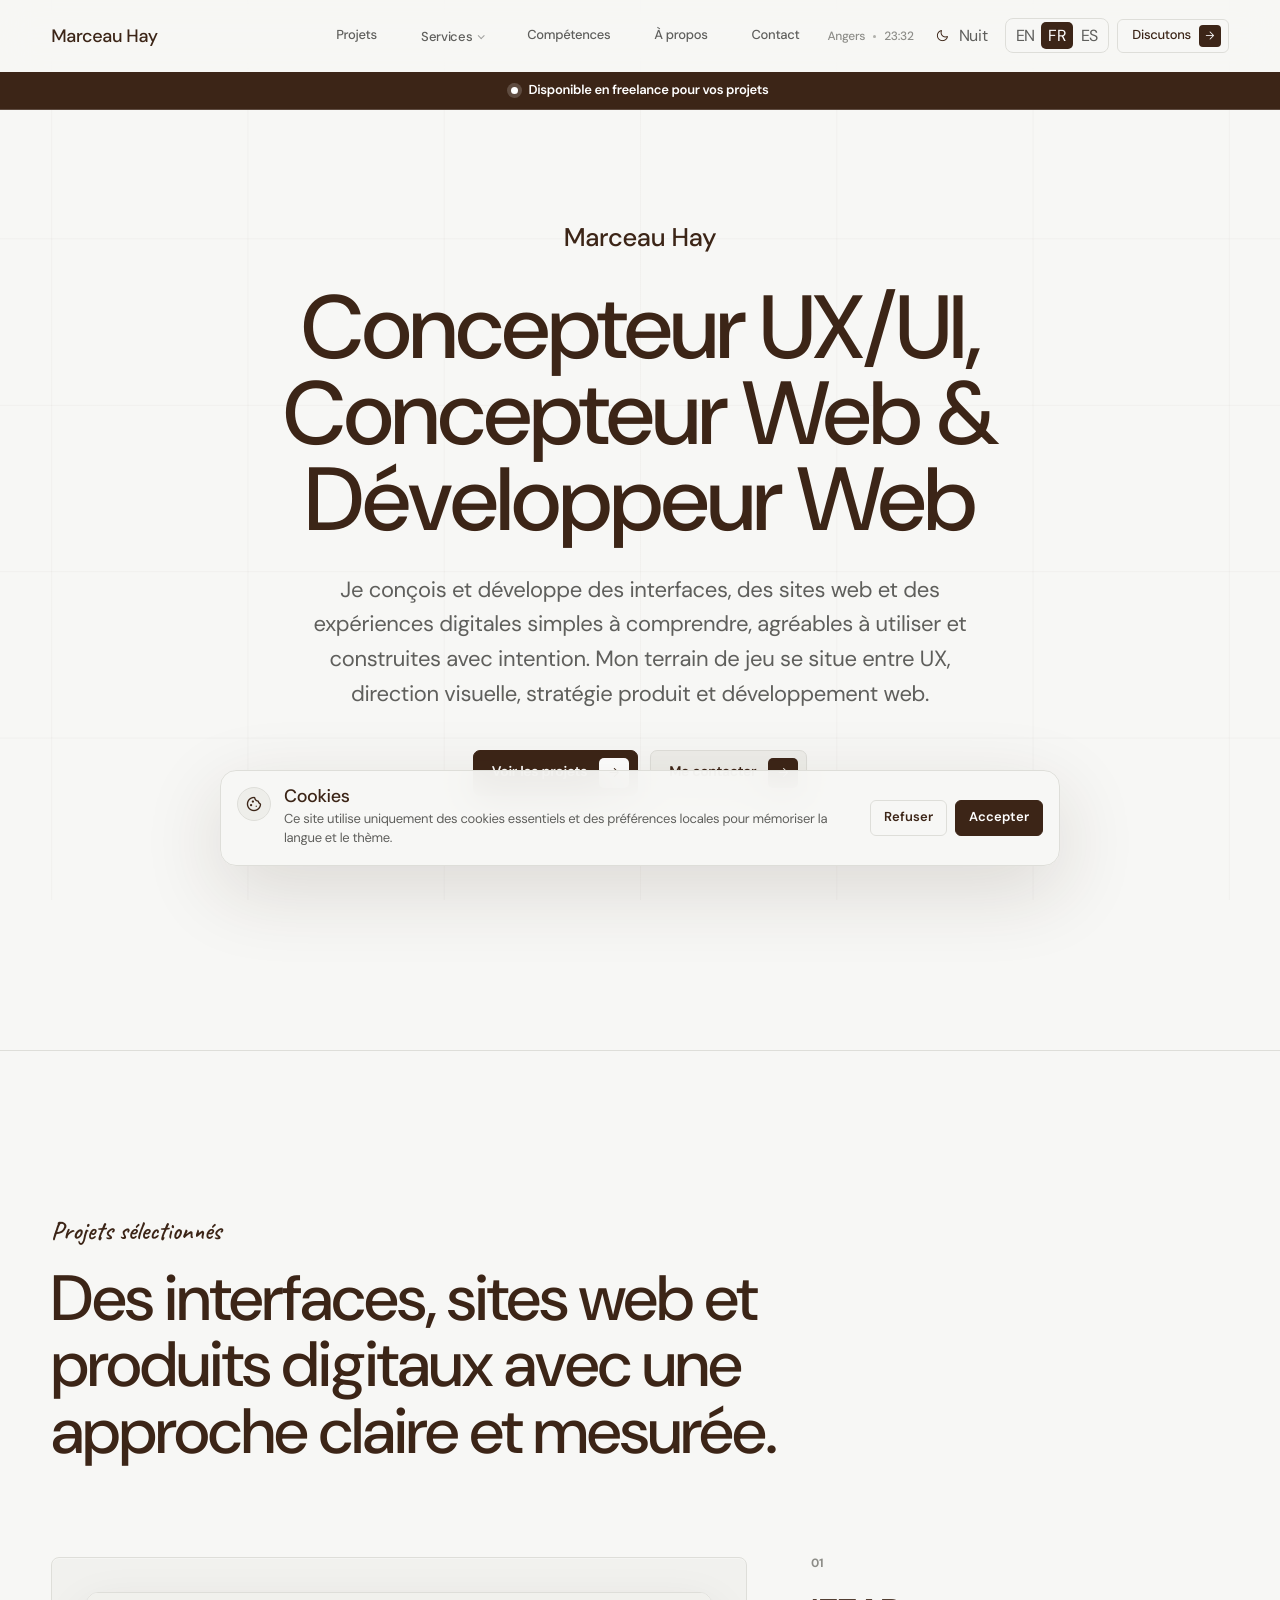
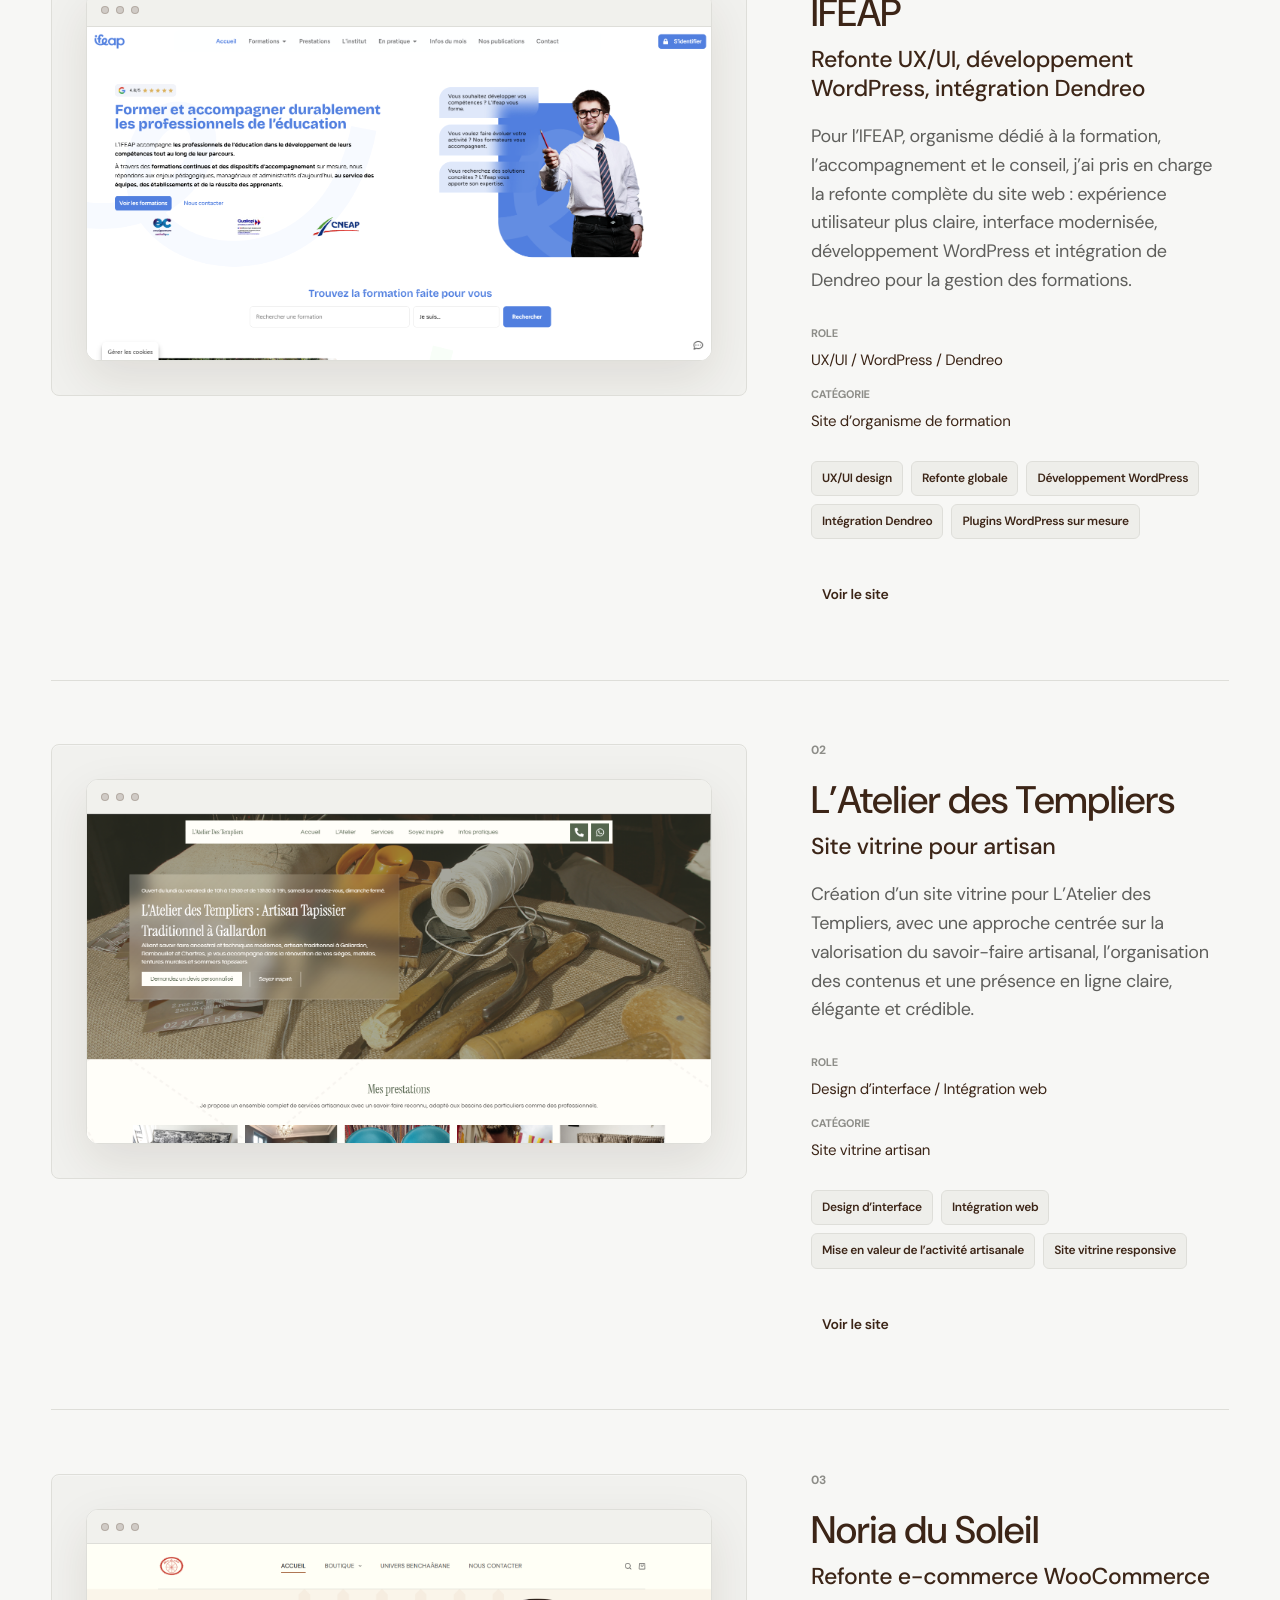
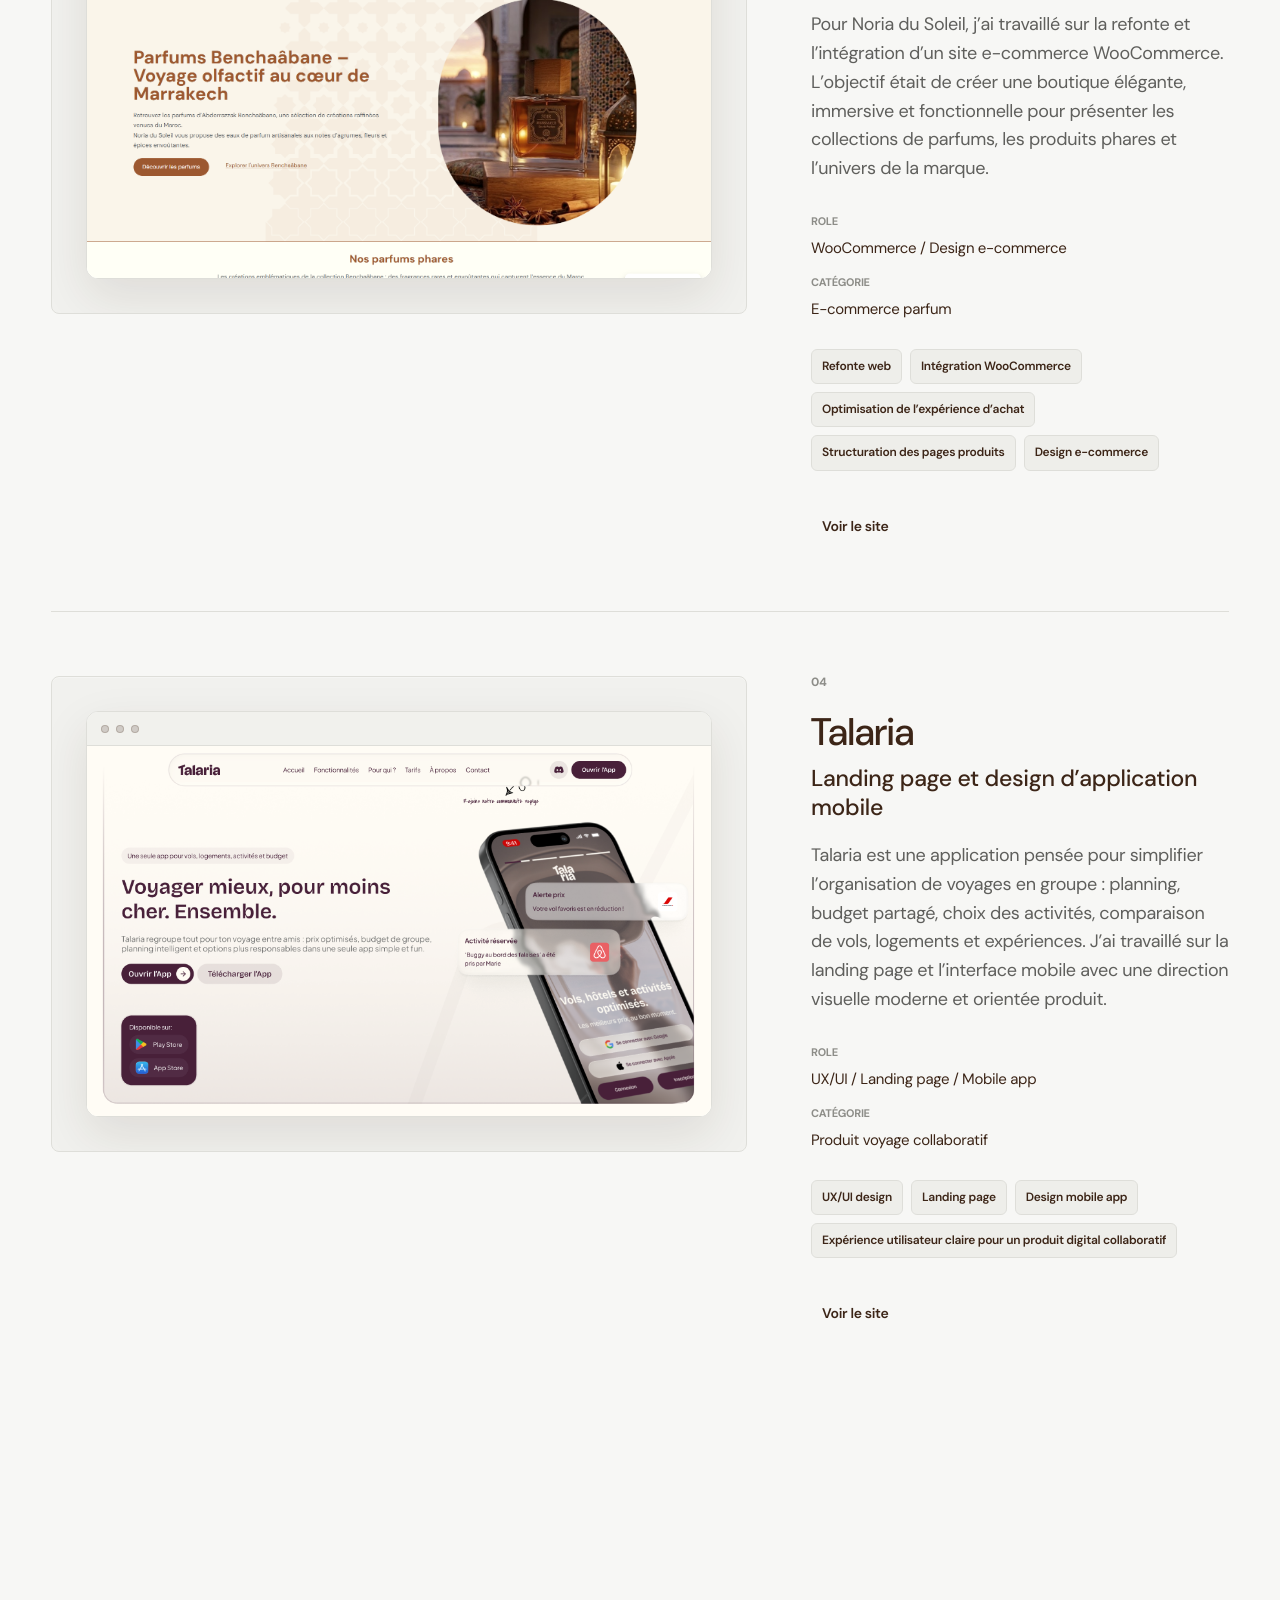
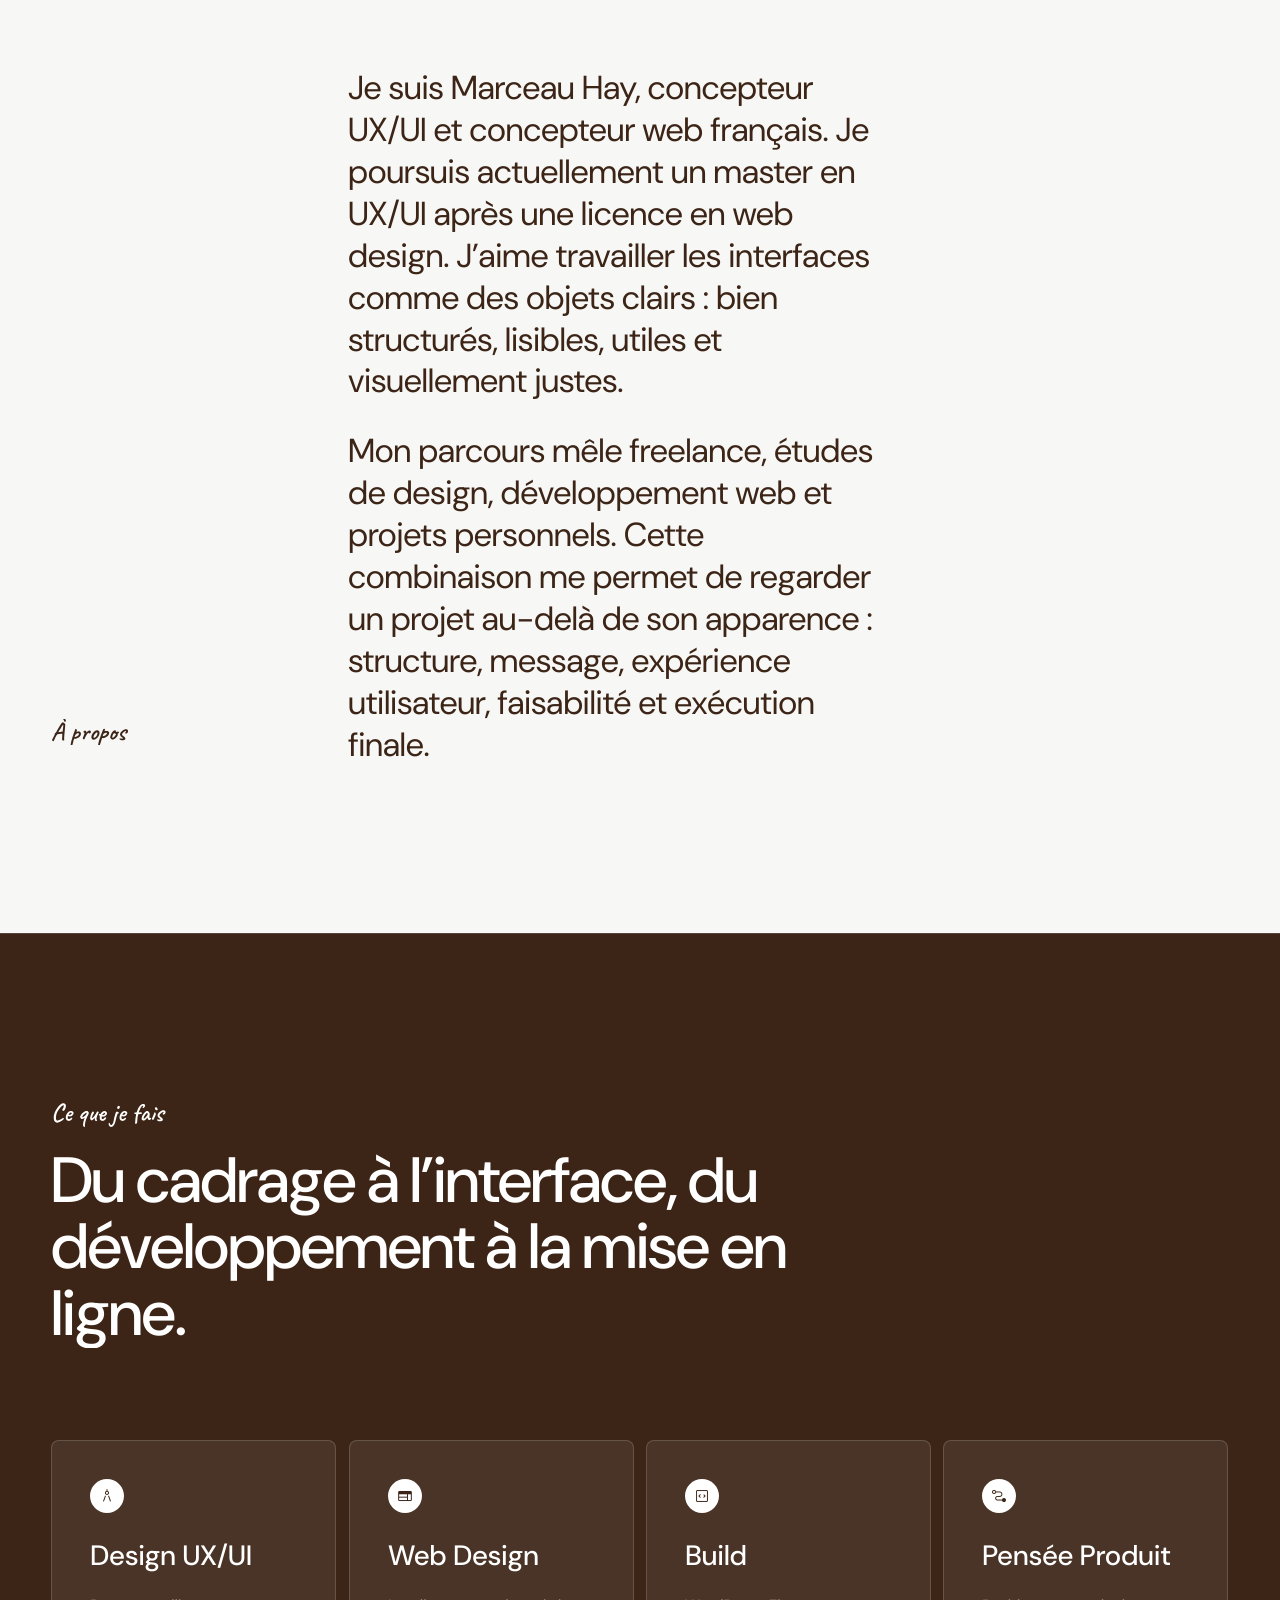
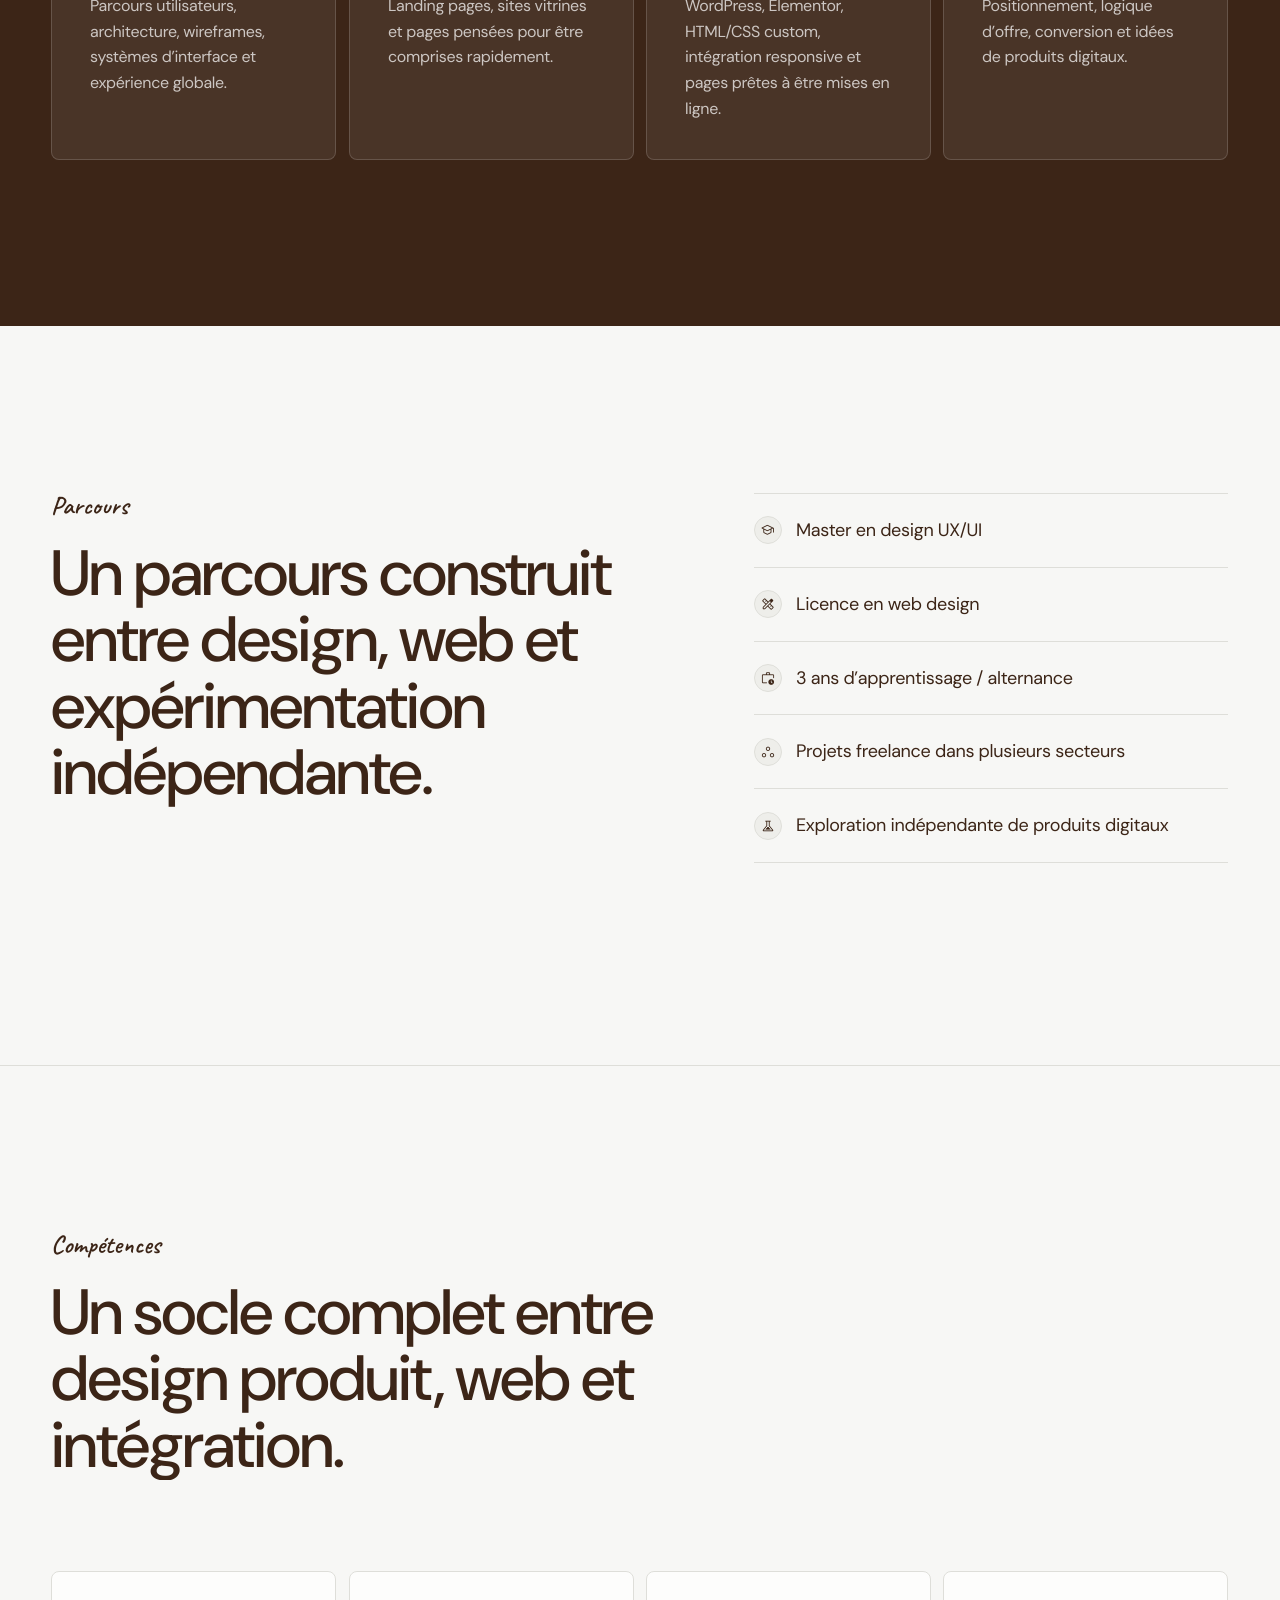
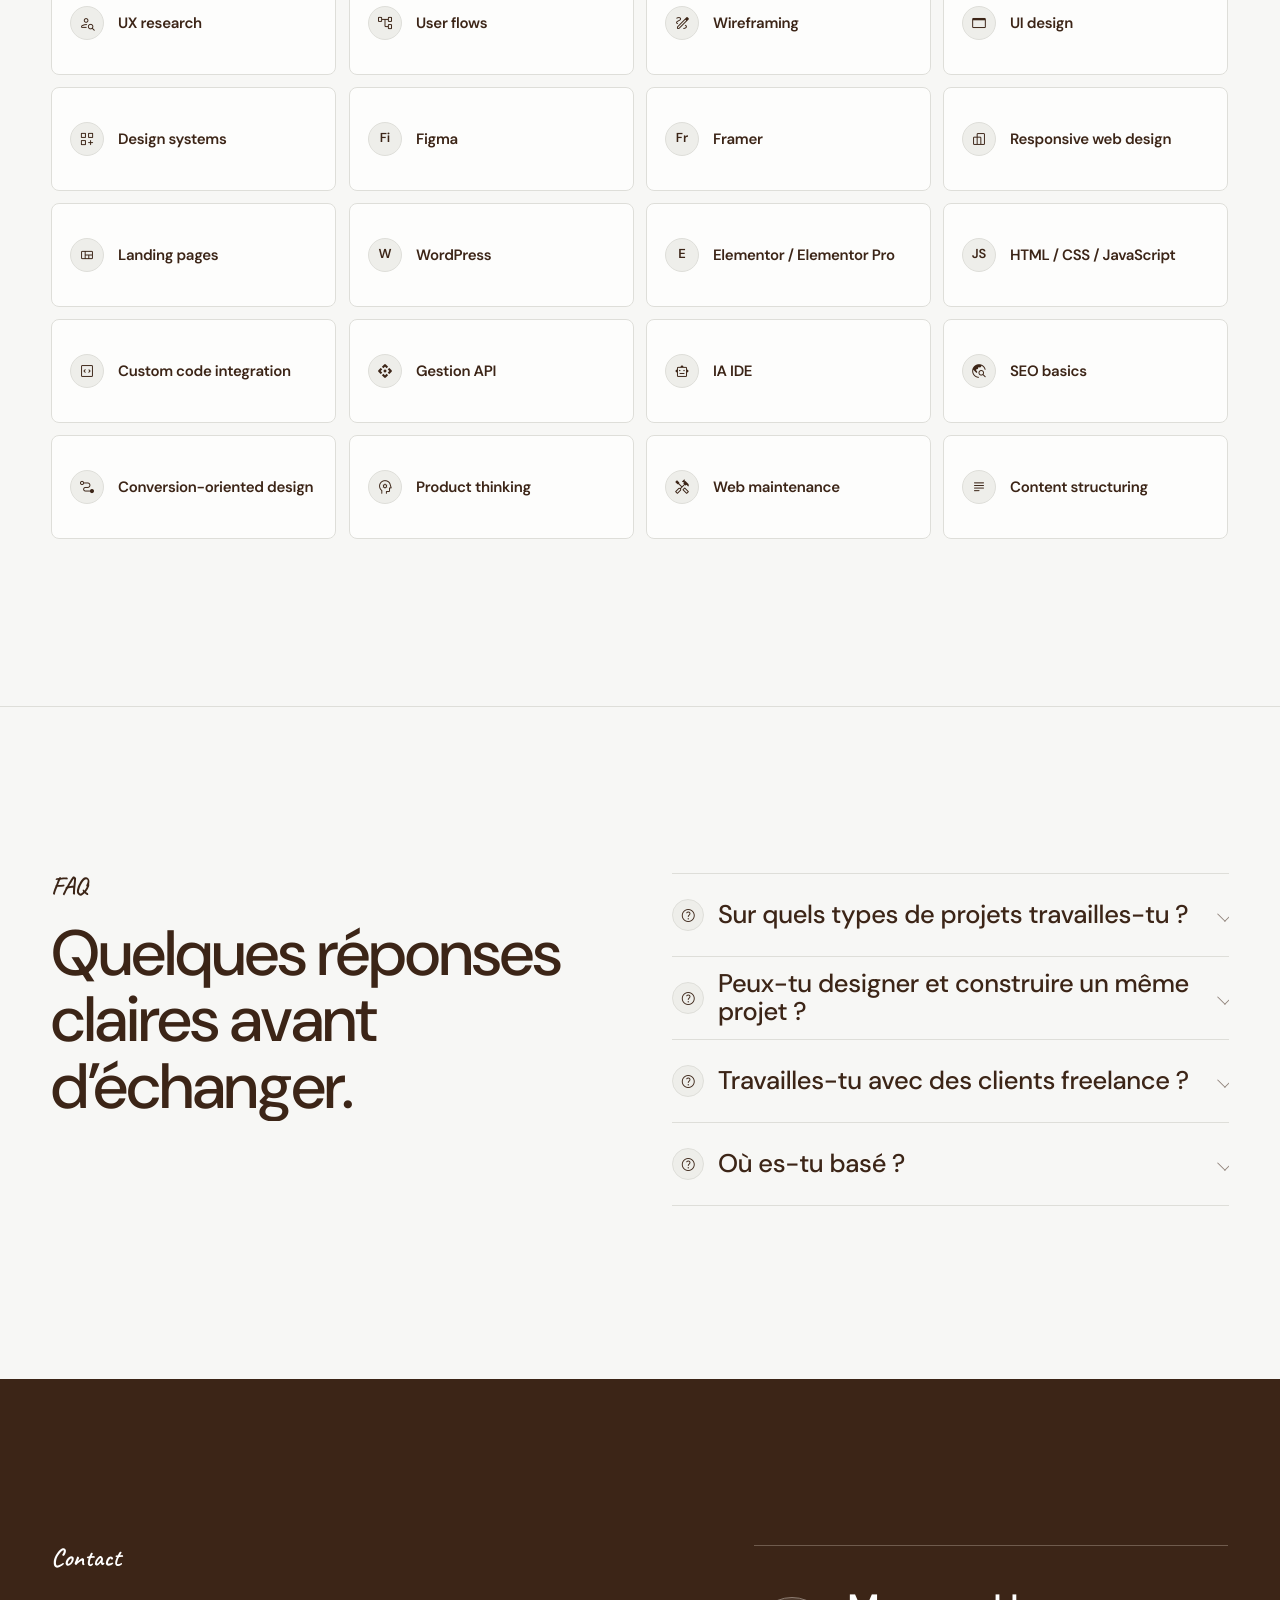
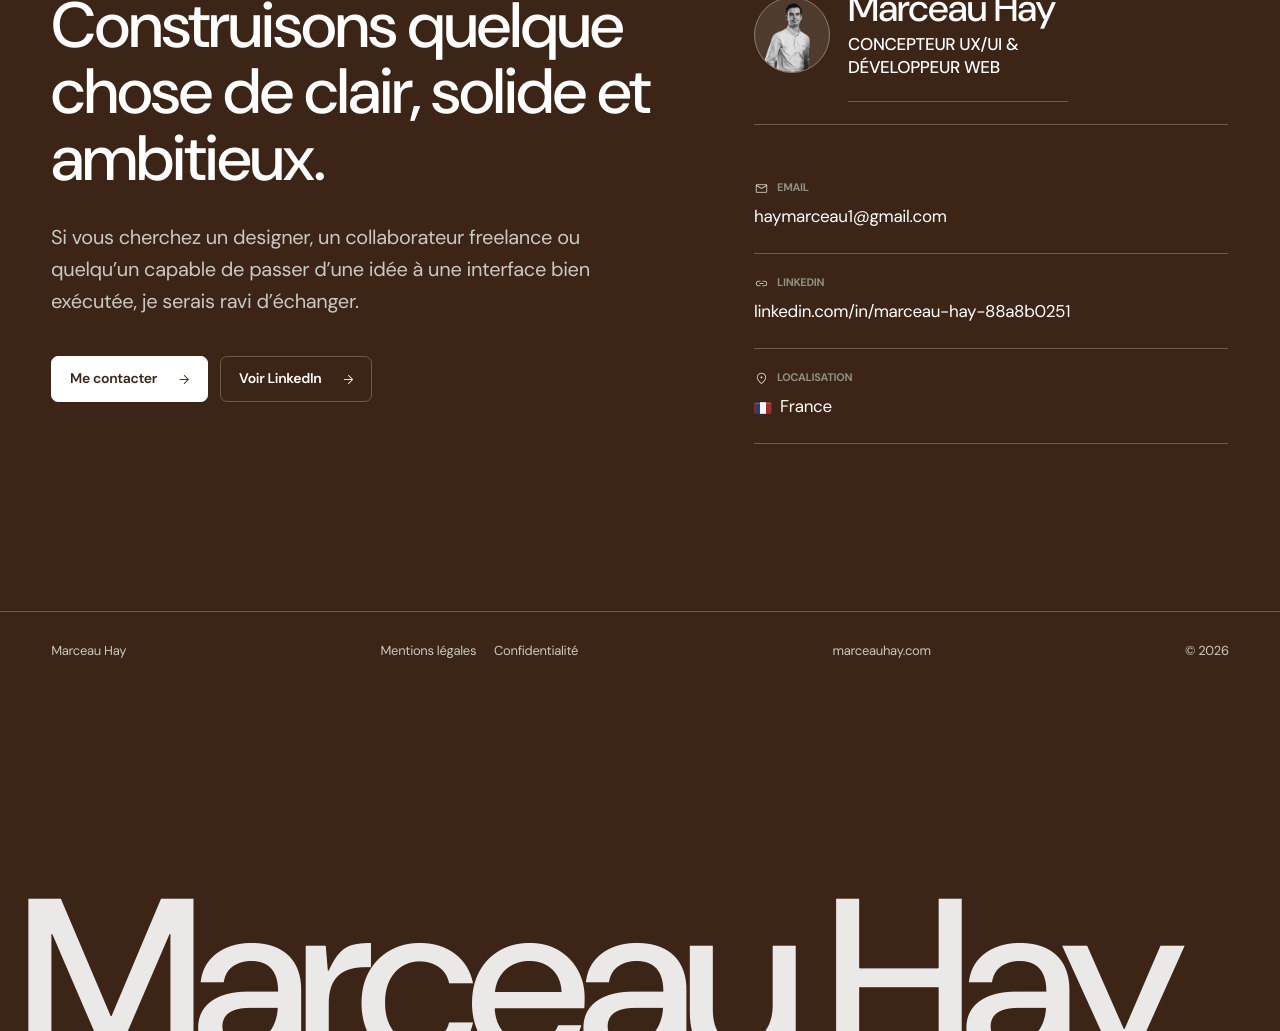
==== commit 79206839: "Mise à jour portfolio" ====
--- a/index.html
+++ b/index.html
@@ -443,6 +443,10 @@
       <div class="footer-marquee" aria-hidden="true">Marceau Hay</div>
       <div class="container footer-inner">
         <p>Marceau Hay</p>
+        <nav class="footer-links" aria-label="Liens l&eacute;gaux">
+          <a href="mentions-legales.html">Mentions l&eacute;gales</a>
+          <a href="politique-confidentialite.html">Confidentialit&eacute;</a>
+        </nav>
         <p>marceauhay.com</p>
         <p>&copy; 2026</p>
       </div>
--- a/styles.css
+++ b/styles.css
@@ -2475,6 +2475,7 @@
   position: relative;
   z-index: 1;
   display: flex;
+  align-items: center;
   justify-content: space-between;
   gap: 20px;
   font-size: 13px;
@@ -2482,6 +2483,83 @@
 
 .footer-inner p {
   margin: 0;
+}
+
+.footer-links {
+  display: flex;
+  flex-wrap: wrap;
+  justify-content: center;
+  gap: 10px 18px;
+}
+
+.footer-links a {
+  color: inherit;
+  transition: color 180ms ease;
+}
+
+.footer-links a:hover {
+  color: var(--surface);
+}
+
+.legal-page {
+  min-height: 100vh;
+}
+
+.legal-hero {
+  padding: clamp(96px, 13vw, 170px) 0 clamp(56px, 8vw, 104px);
+}
+
+.legal-hero h1 {
+  max-width: 900px;
+  font-size: clamp(46px, 8vw, 104px);
+  line-height: 0.96;
+}
+
+.legal-hero p {
+  max-width: 680px;
+  margin-top: 28px;
+  color: var(--muted-foreground);
+  font-size: clamp(18px, 2vw, 22px);
+  line-height: 1.58;
+}
+
+.legal-content {
+  display: grid;
+  gap: 42px;
+  max-width: 840px;
+}
+
+.legal-section {
+  padding-top: 34px;
+  border-top: 1px solid var(--border);
+}
+
+.legal-section h2 {
+  margin-bottom: 16px;
+  font-size: clamp(24px, 3vw, 36px);
+}
+
+.legal-section p,
+.legal-section li {
+  color: var(--muted-foreground);
+}
+
+.legal-section p + p,
+.legal-section ul + p {
+  margin-top: 12px;
+}
+
+.legal-section ul {
+  display: grid;
+  gap: 8px;
+  margin: 0;
+  padding-left: 18px;
+}
+
+.legal-section a {
+  color: var(--foreground);
+  text-decoration: underline;
+  text-underline-offset: 3px;
 }
 
 .reveal {
@@ -2777,6 +2855,11 @@
   .footer-inner {
     flex-direction: column;
     gap: 8px;
+    align-items: flex-start;
+  }
+
+  .footer-links {
+    justify-content: flex-start;
   }
 
   .contact-profile {
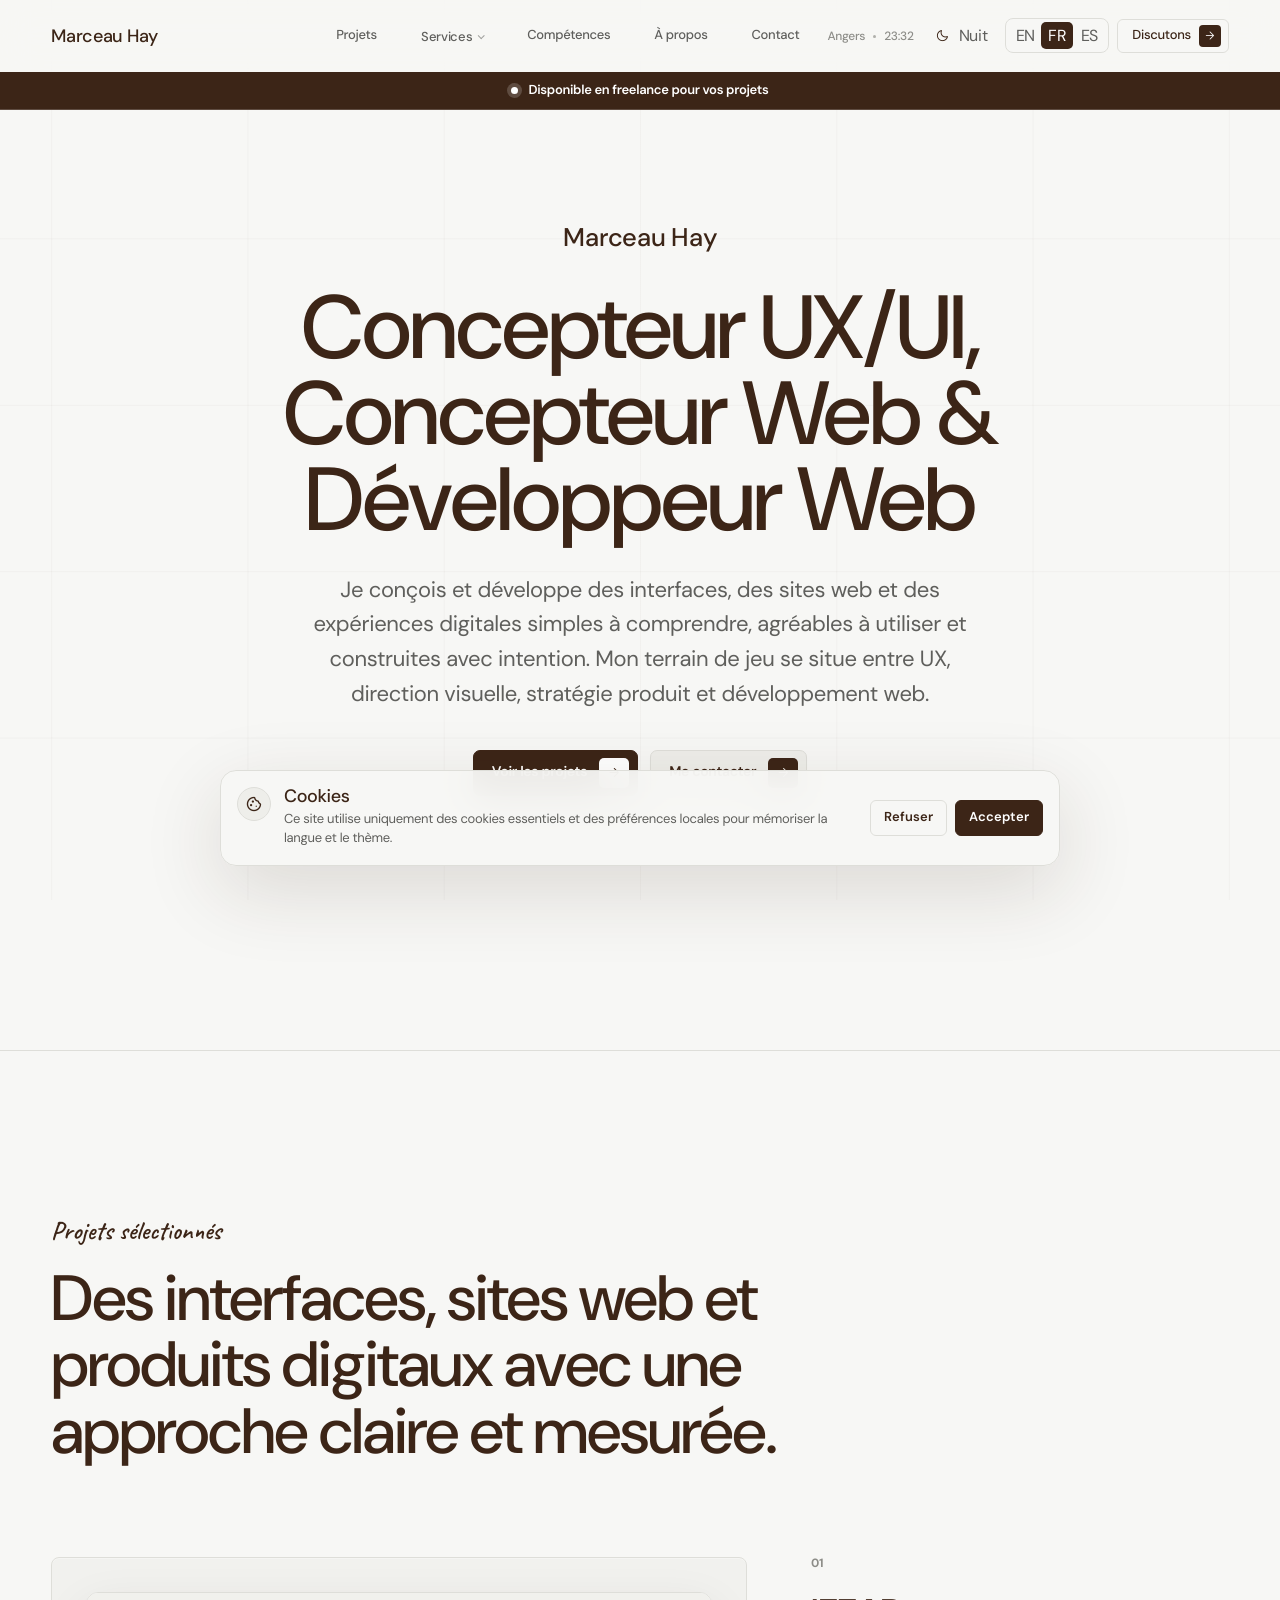
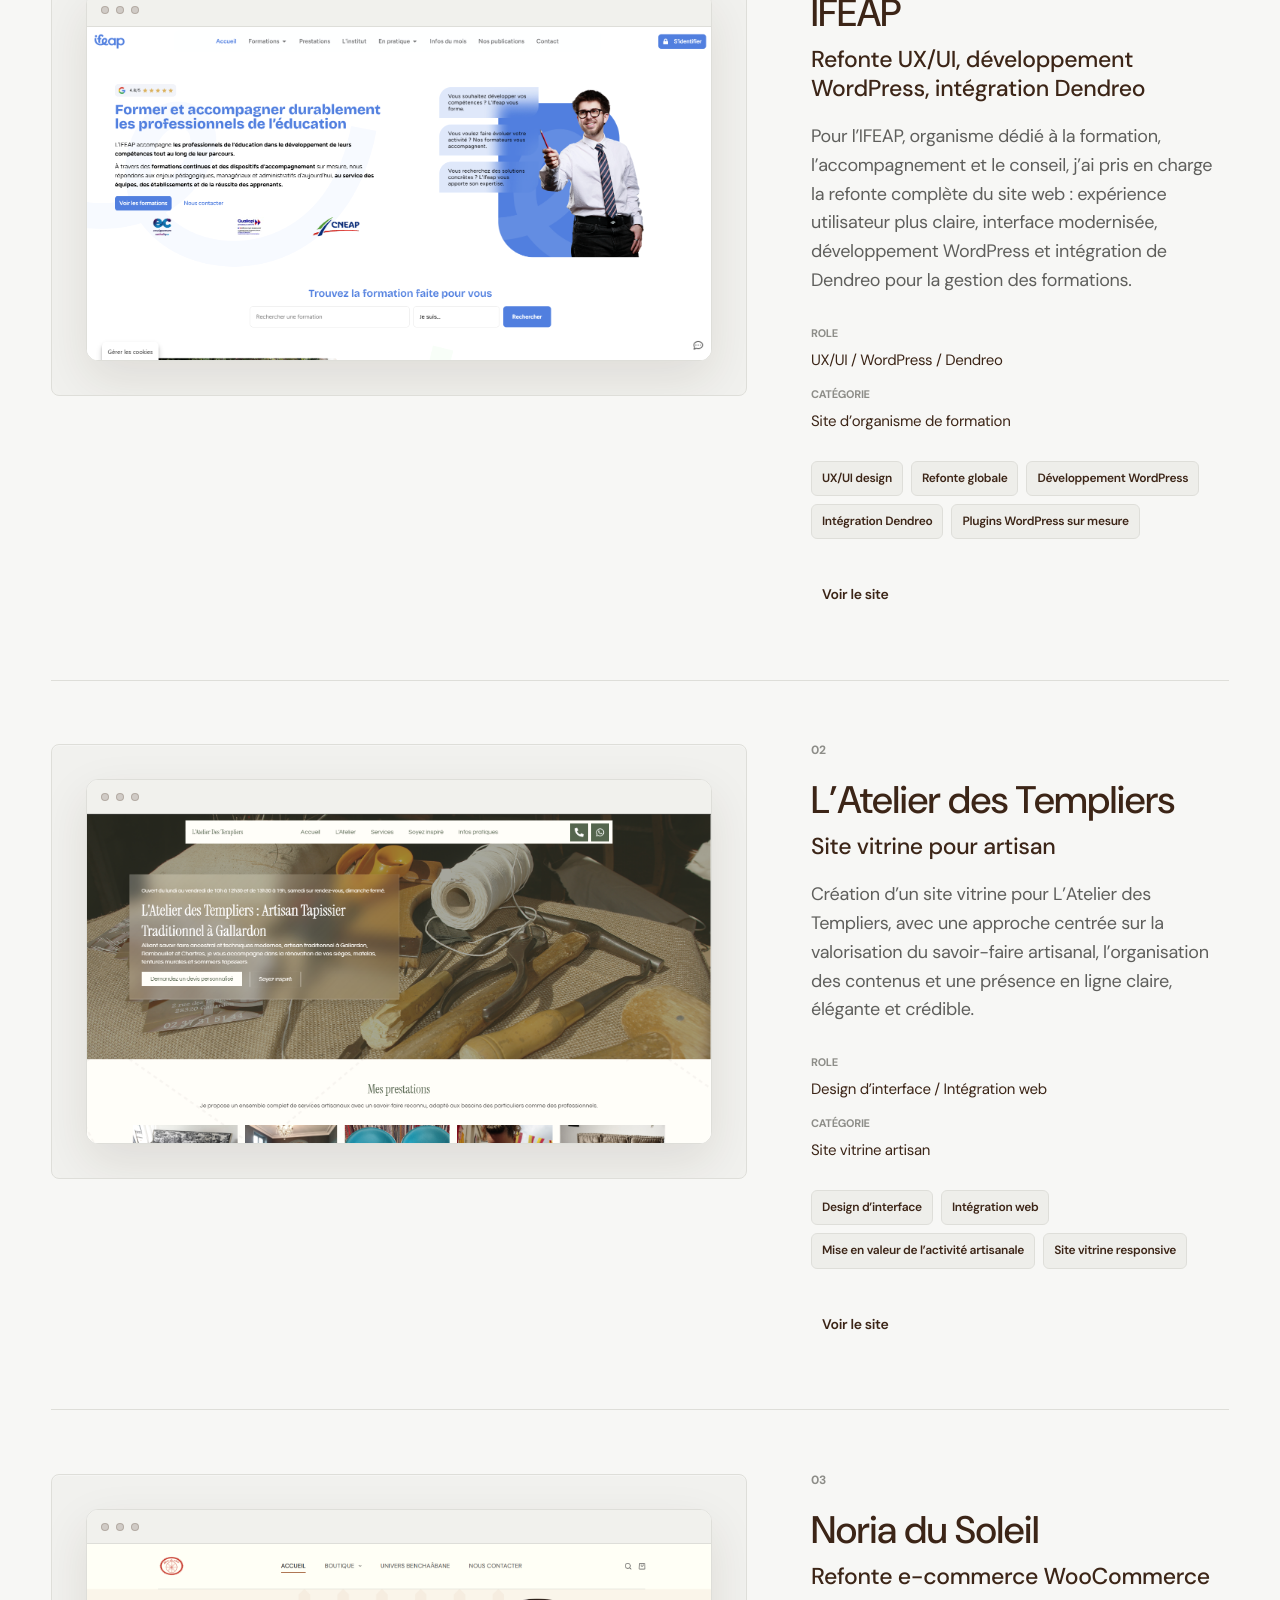
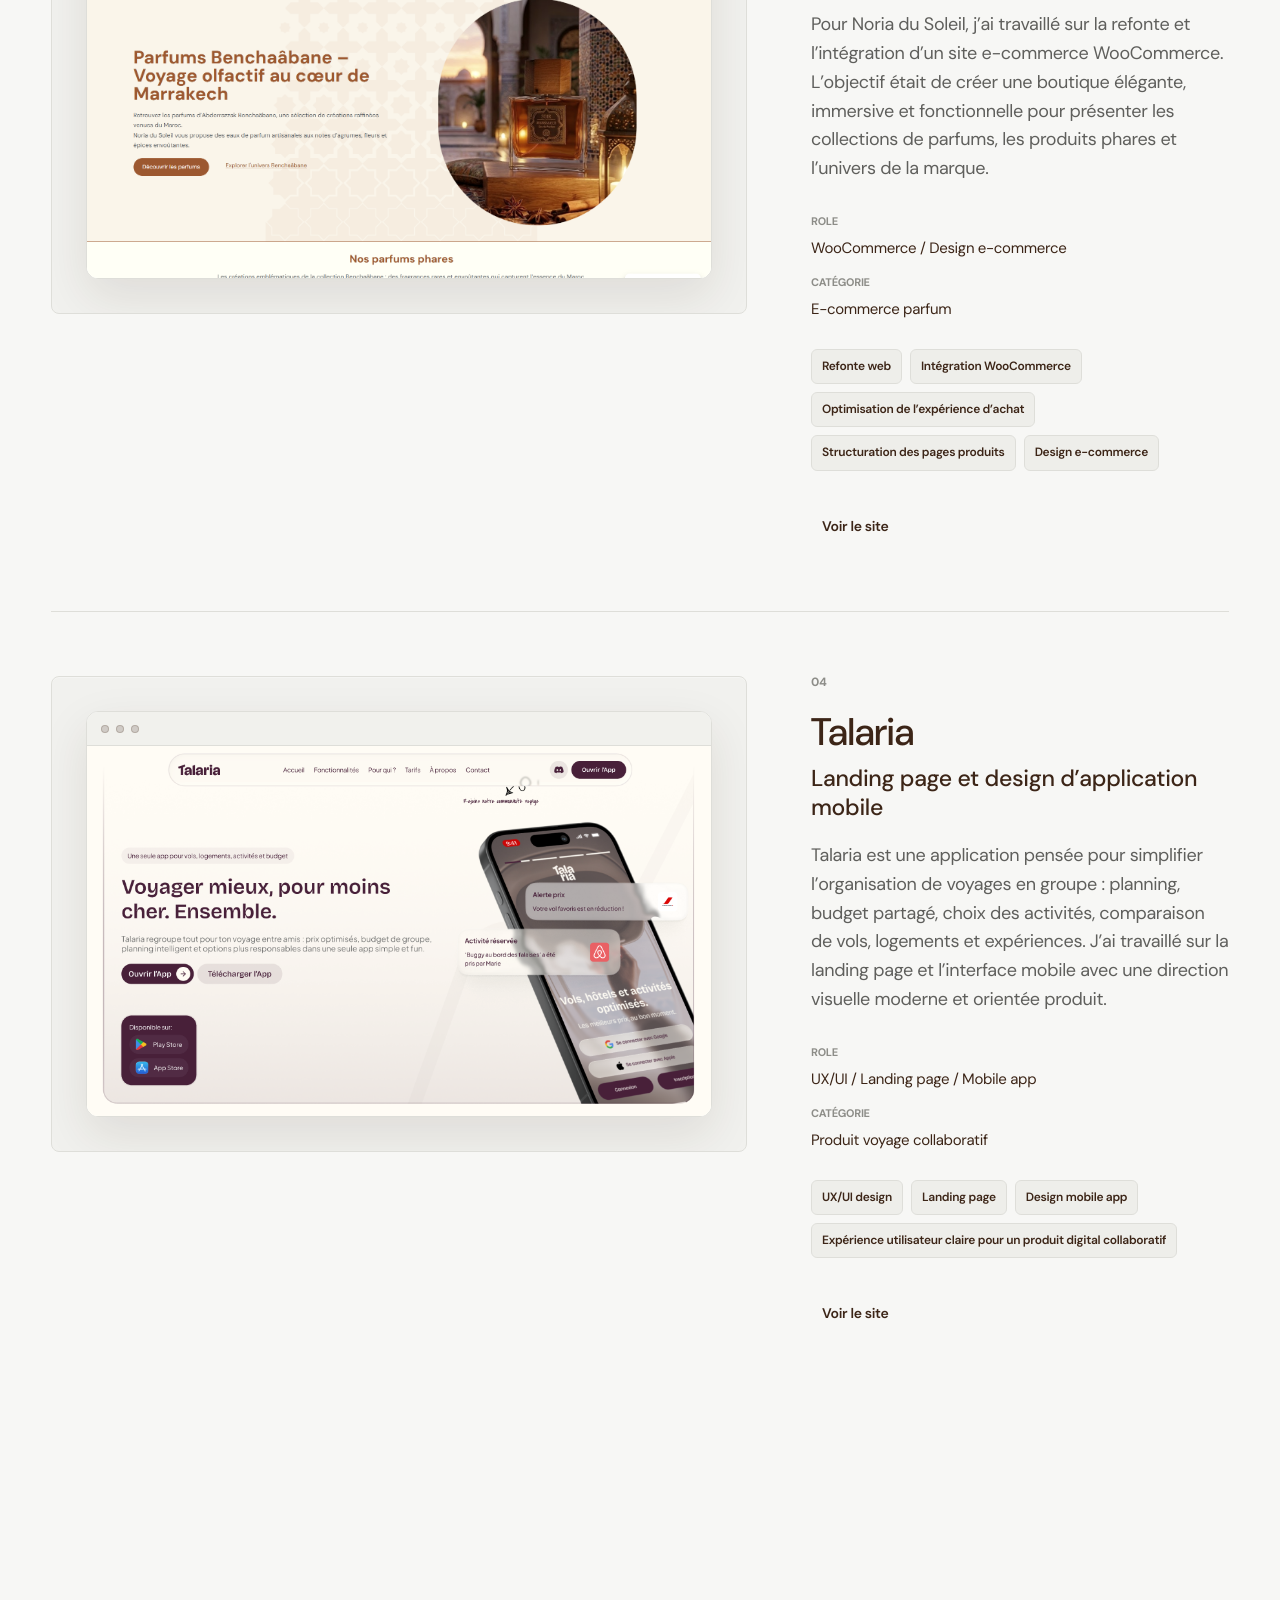
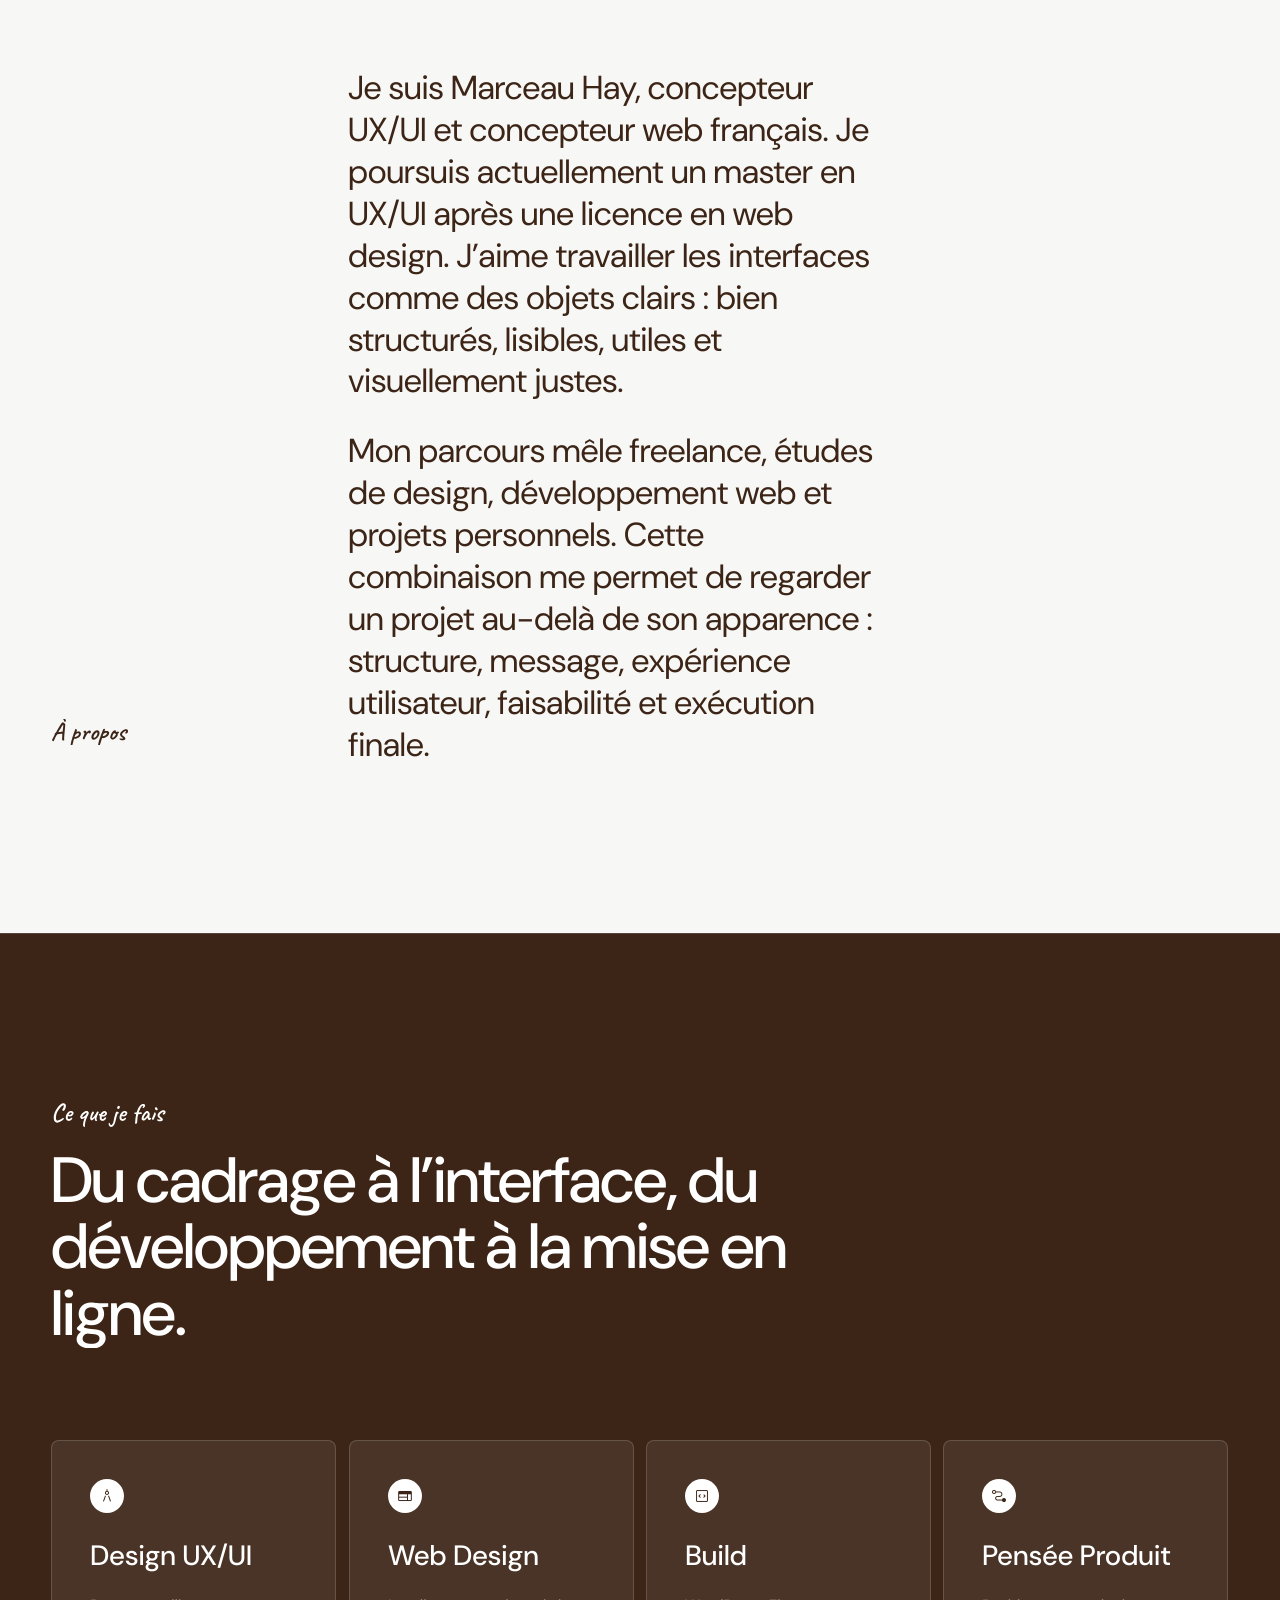
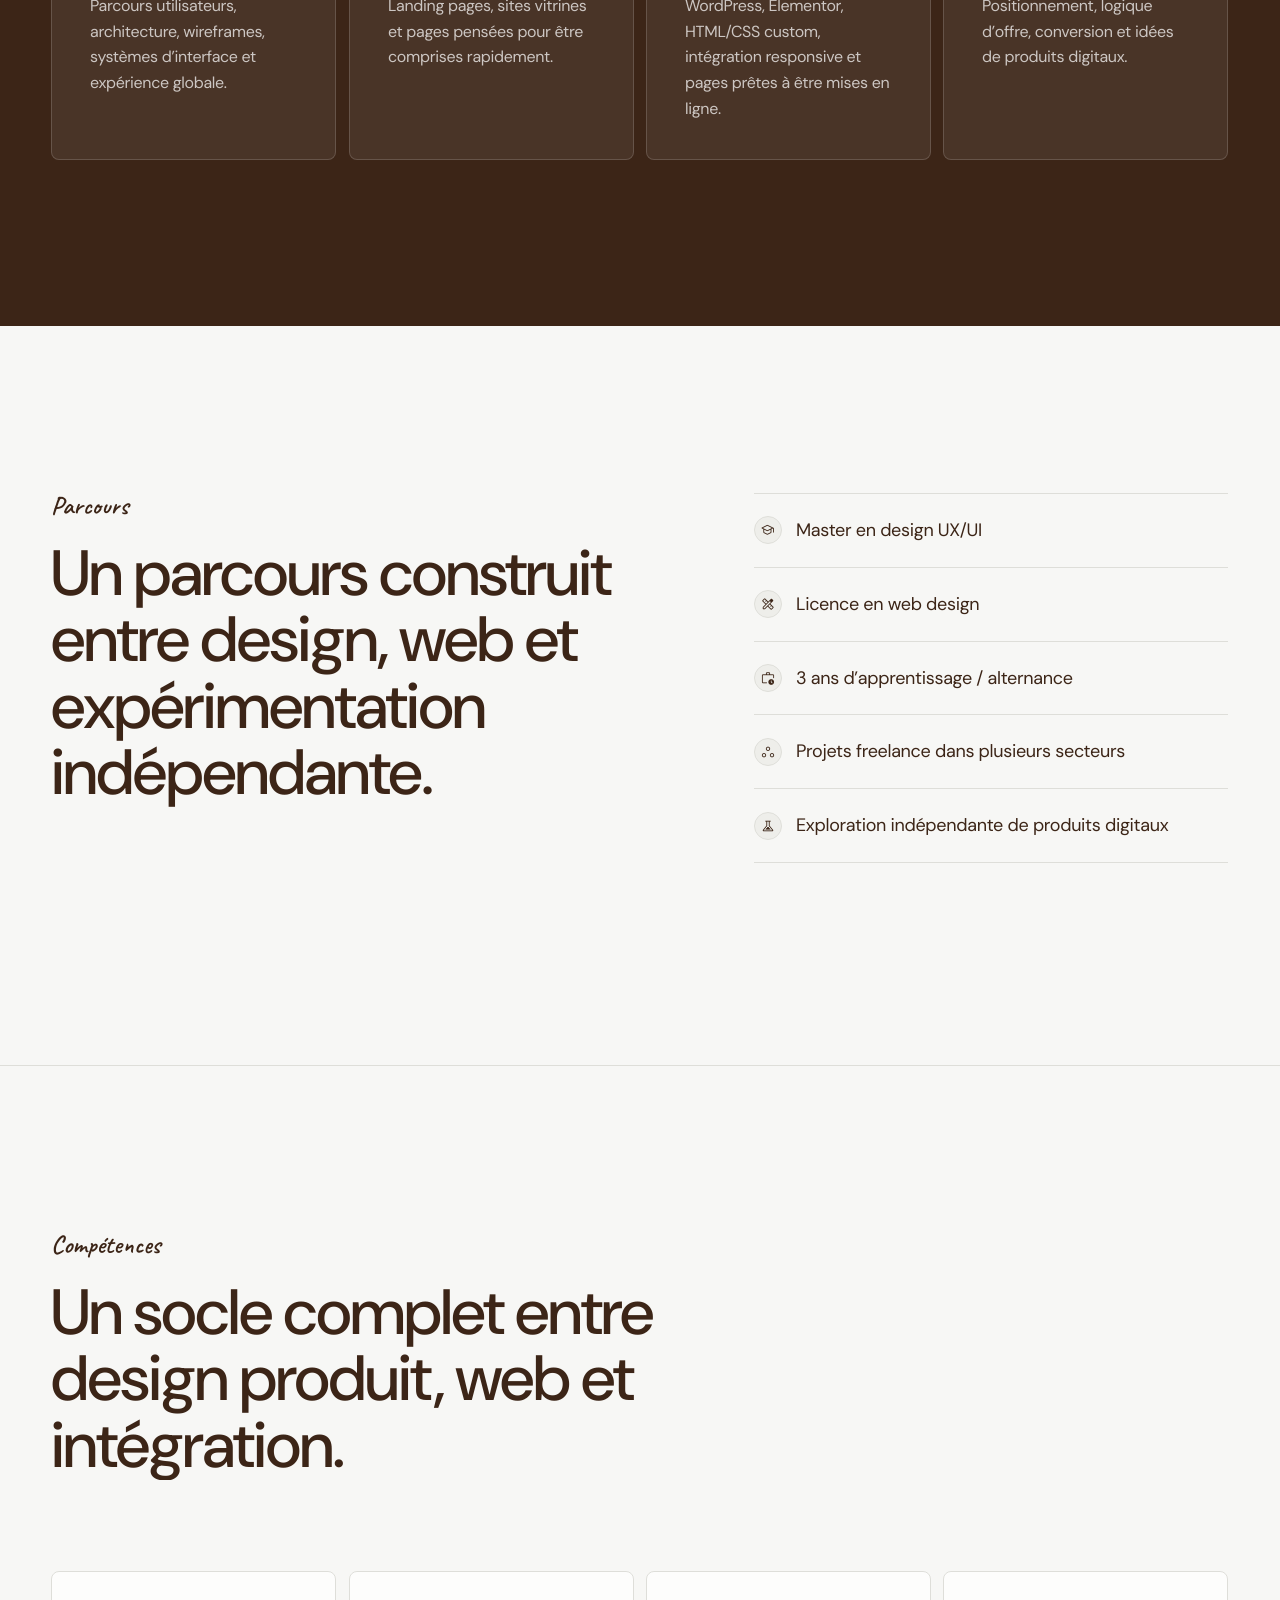
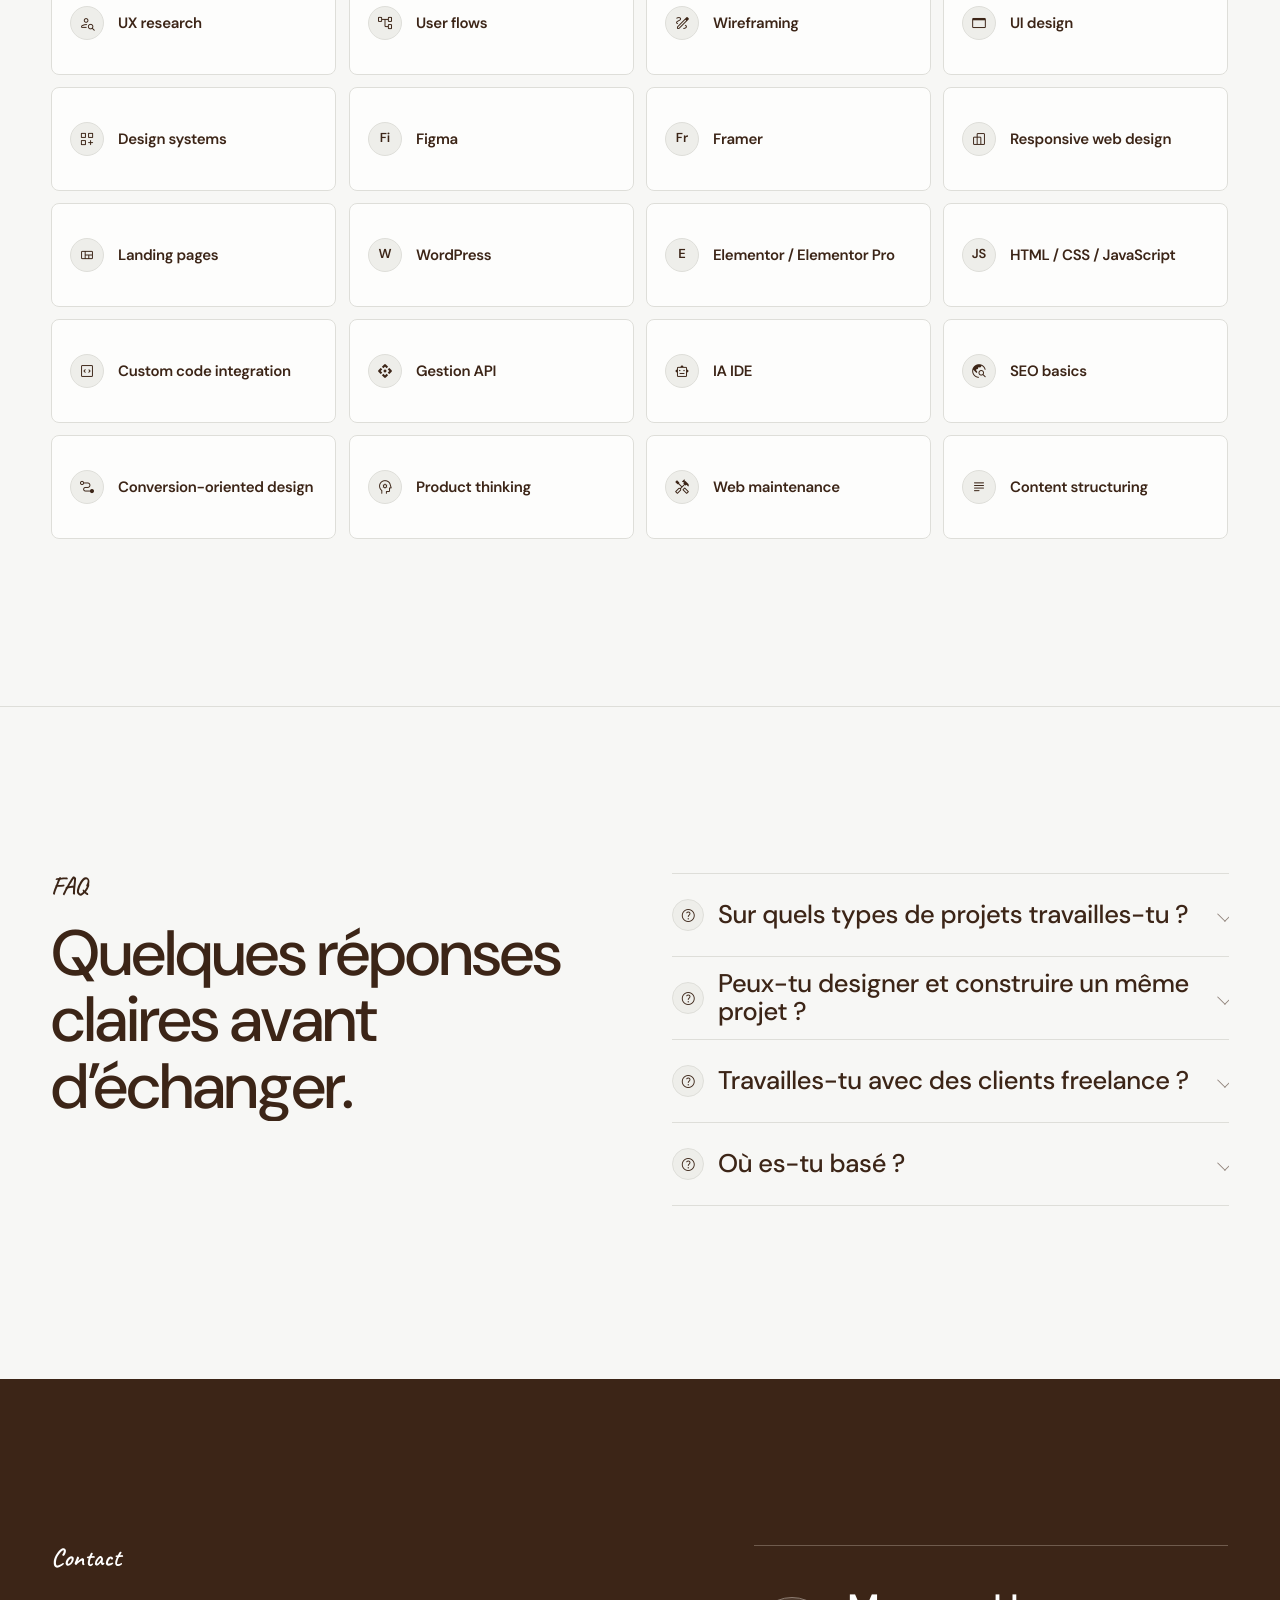
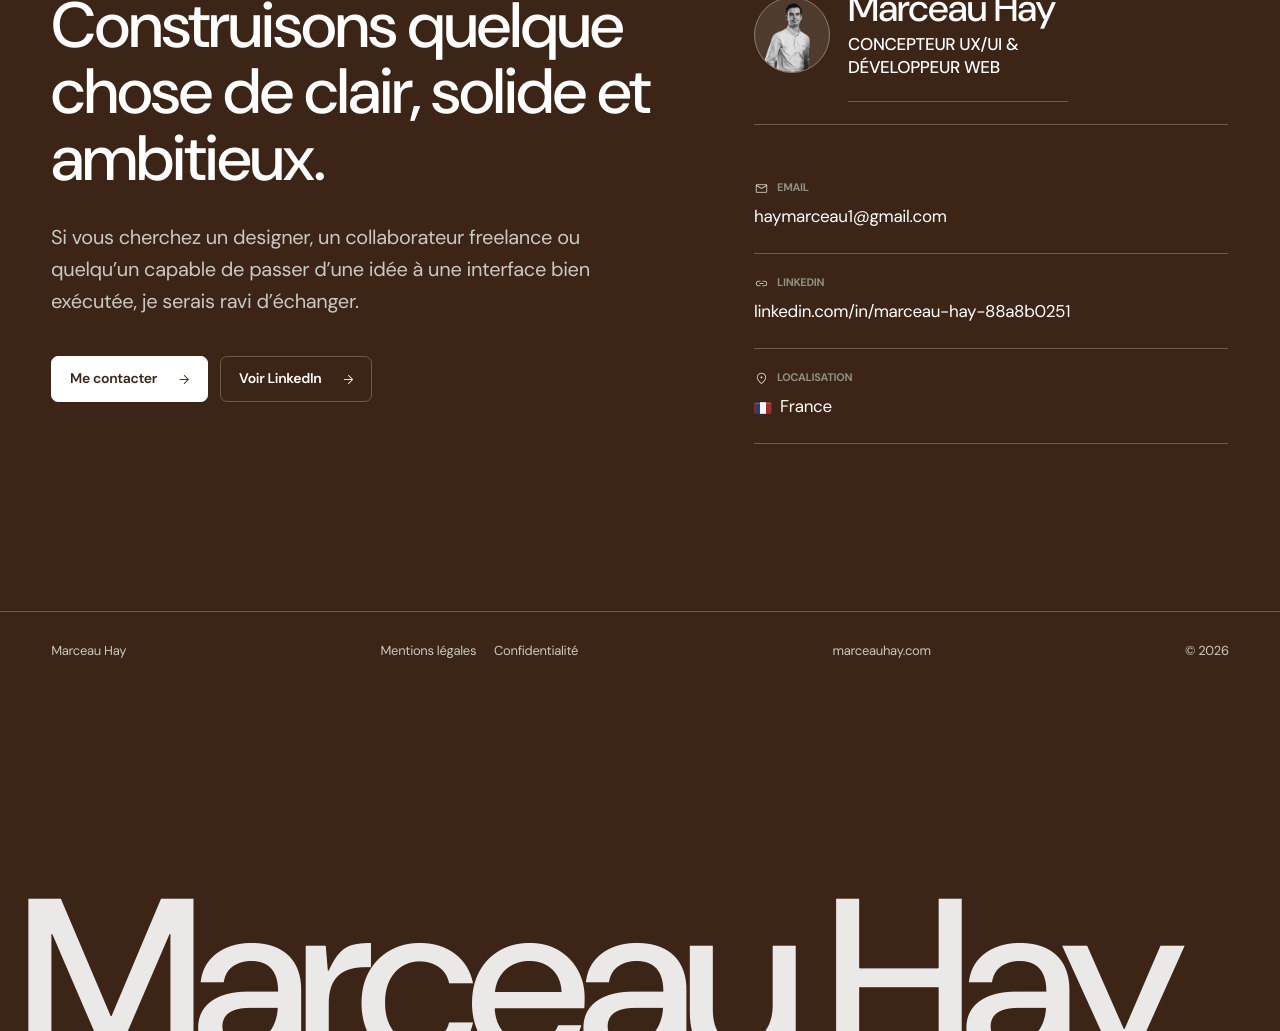
==== commit cf76b416: "Mise à jour portfolio" ====
--- a/index.html
+++ b/index.html
@@ -41,7 +41,7 @@
     <div class="cursor-ring" data-cursor-ring aria-hidden="true"></div>
 
     <header class="site-header" data-header>
-      <a class="brand" href="#top" aria-label="Marceau Hay home">Marceau Hay</a>
+      <a class="brand" href="#top" aria-label="Marceau Hay home" data-write-title>Marceau Hay</a>
       <nav class="nav" aria-label="Primary navigation">
         <a href="#work" data-i18n="nav.work">Work</a>
         <div class="nav-services" data-mega-menu>
@@ -121,7 +121,7 @@
       <section class="hero section-pad">
         <div class="container hero-grid">
           <div class="hero-copy reveal">
-            <h1>Marceau Hay</h1>
+            <h1 data-write-title>Marceau Hay</h1>
             <p class="hero-role" data-i18n="hero.role">Concepteur UX/UI, Concepteur Web & Développeur Web</p>
             <p class="hero-text">
               <span data-i18n="hero.text">I design and develop interfaces, websites, and digital experiences that feel clear,
--- a/styles.css
+++ b/styles.css
@@ -1295,6 +1295,33 @@
   letter-spacing: -0.01em;
 }
 
+[data-write-title] {
+  display: inline-flex;
+  flex-wrap: wrap;
+  justify-content: center;
+}
+
+.write-title-char {
+  display: inline-block;
+  opacity: 0;
+  filter: blur(8px);
+  transform: translate3d(0, 0.72em, 0) rotate(4deg);
+  transform-origin: 50% 80%;
+}
+
+body.is-write-title-ready .write-title-char {
+  animation: write-title 520ms var(--ease-out) forwards;
+  animation-delay: calc(var(--char-index) * 58ms);
+}
+
+@keyframes write-title {
+  to {
+    opacity: 1;
+    filter: blur(0);
+    transform: translate3d(0, 0, 0) rotate(0deg);
+  }
+}
+
 .hero-role {
   max-width: 920px;
   margin-top: clamp(18px, 3vw, 34px);
@@ -2669,6 +2696,16 @@
     scroll-behavior: auto;
   }
 
+  .write-title-char {
+    opacity: 1;
+    filter: none;
+    transform: none;
+  }
+
+  body.is-write-title-ready .write-title-char {
+    animation: none;
+  }
+
   *,
   *::before,
   *::after {
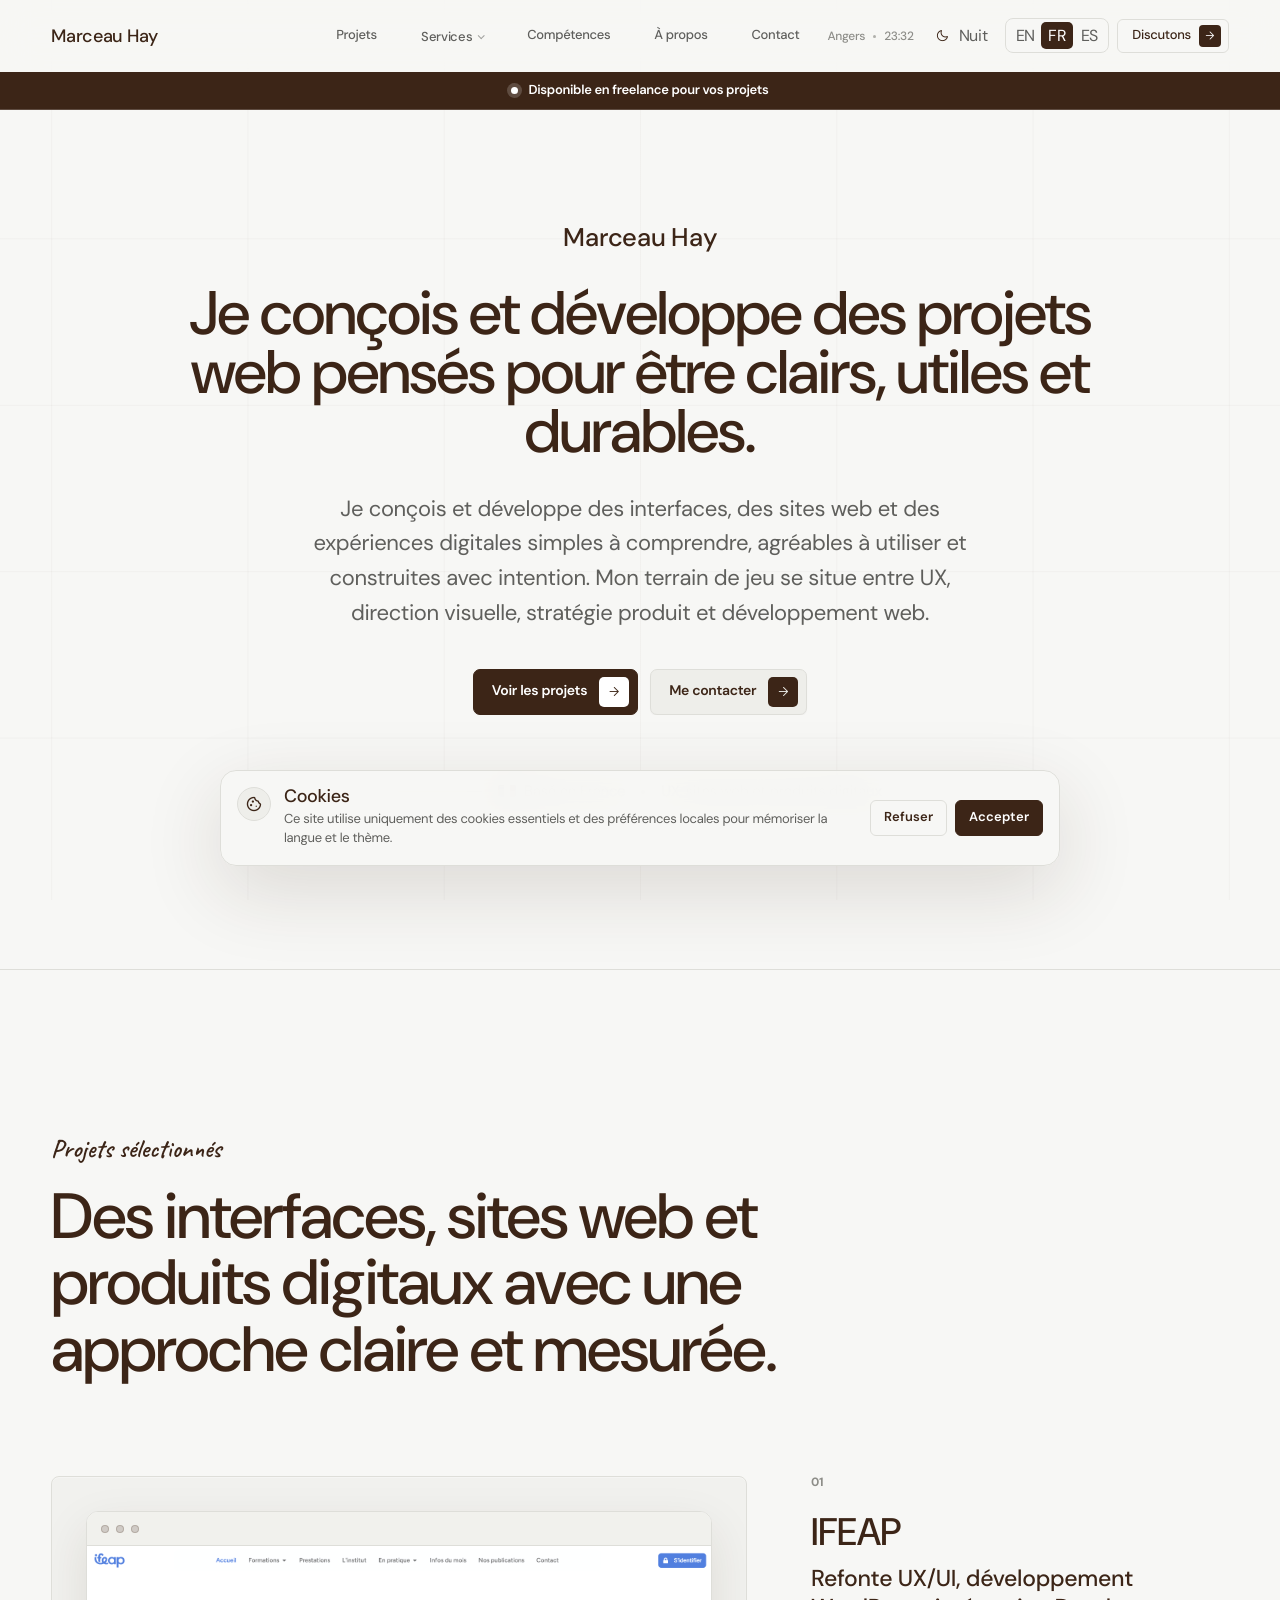
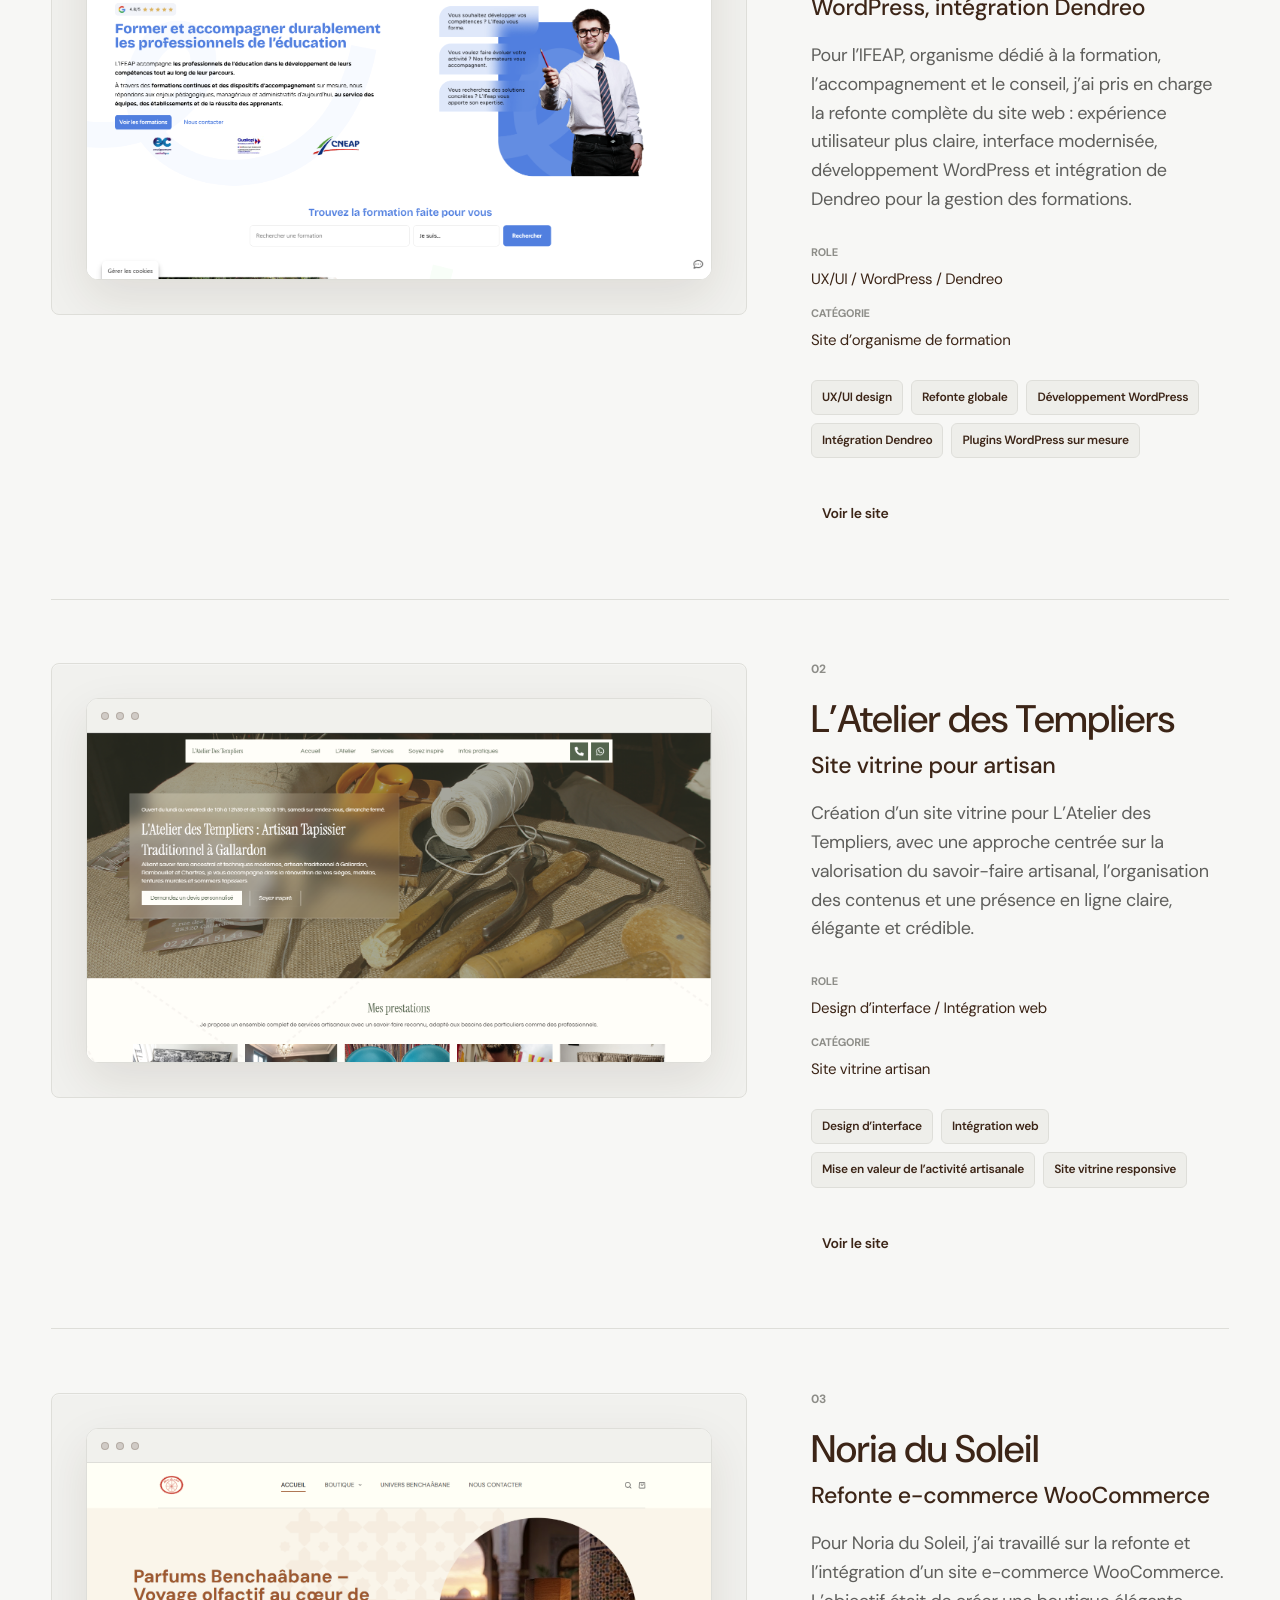
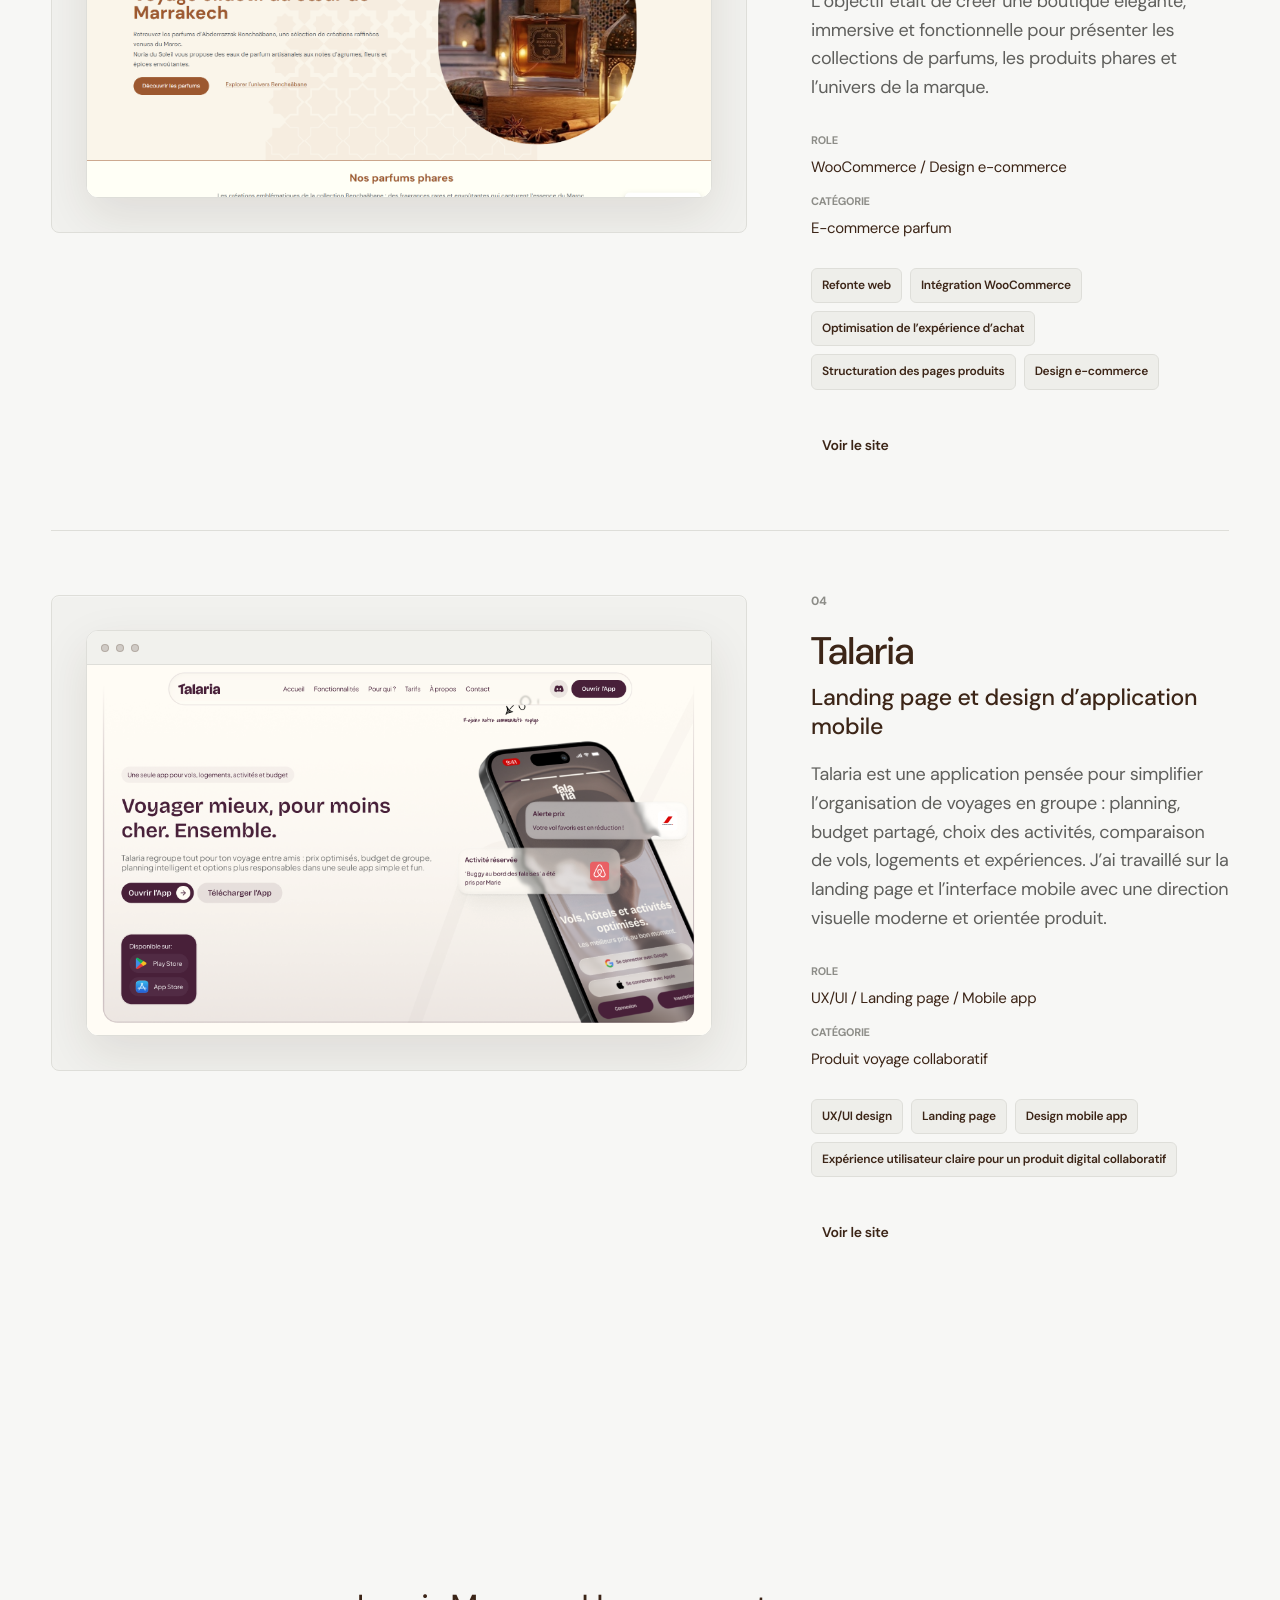
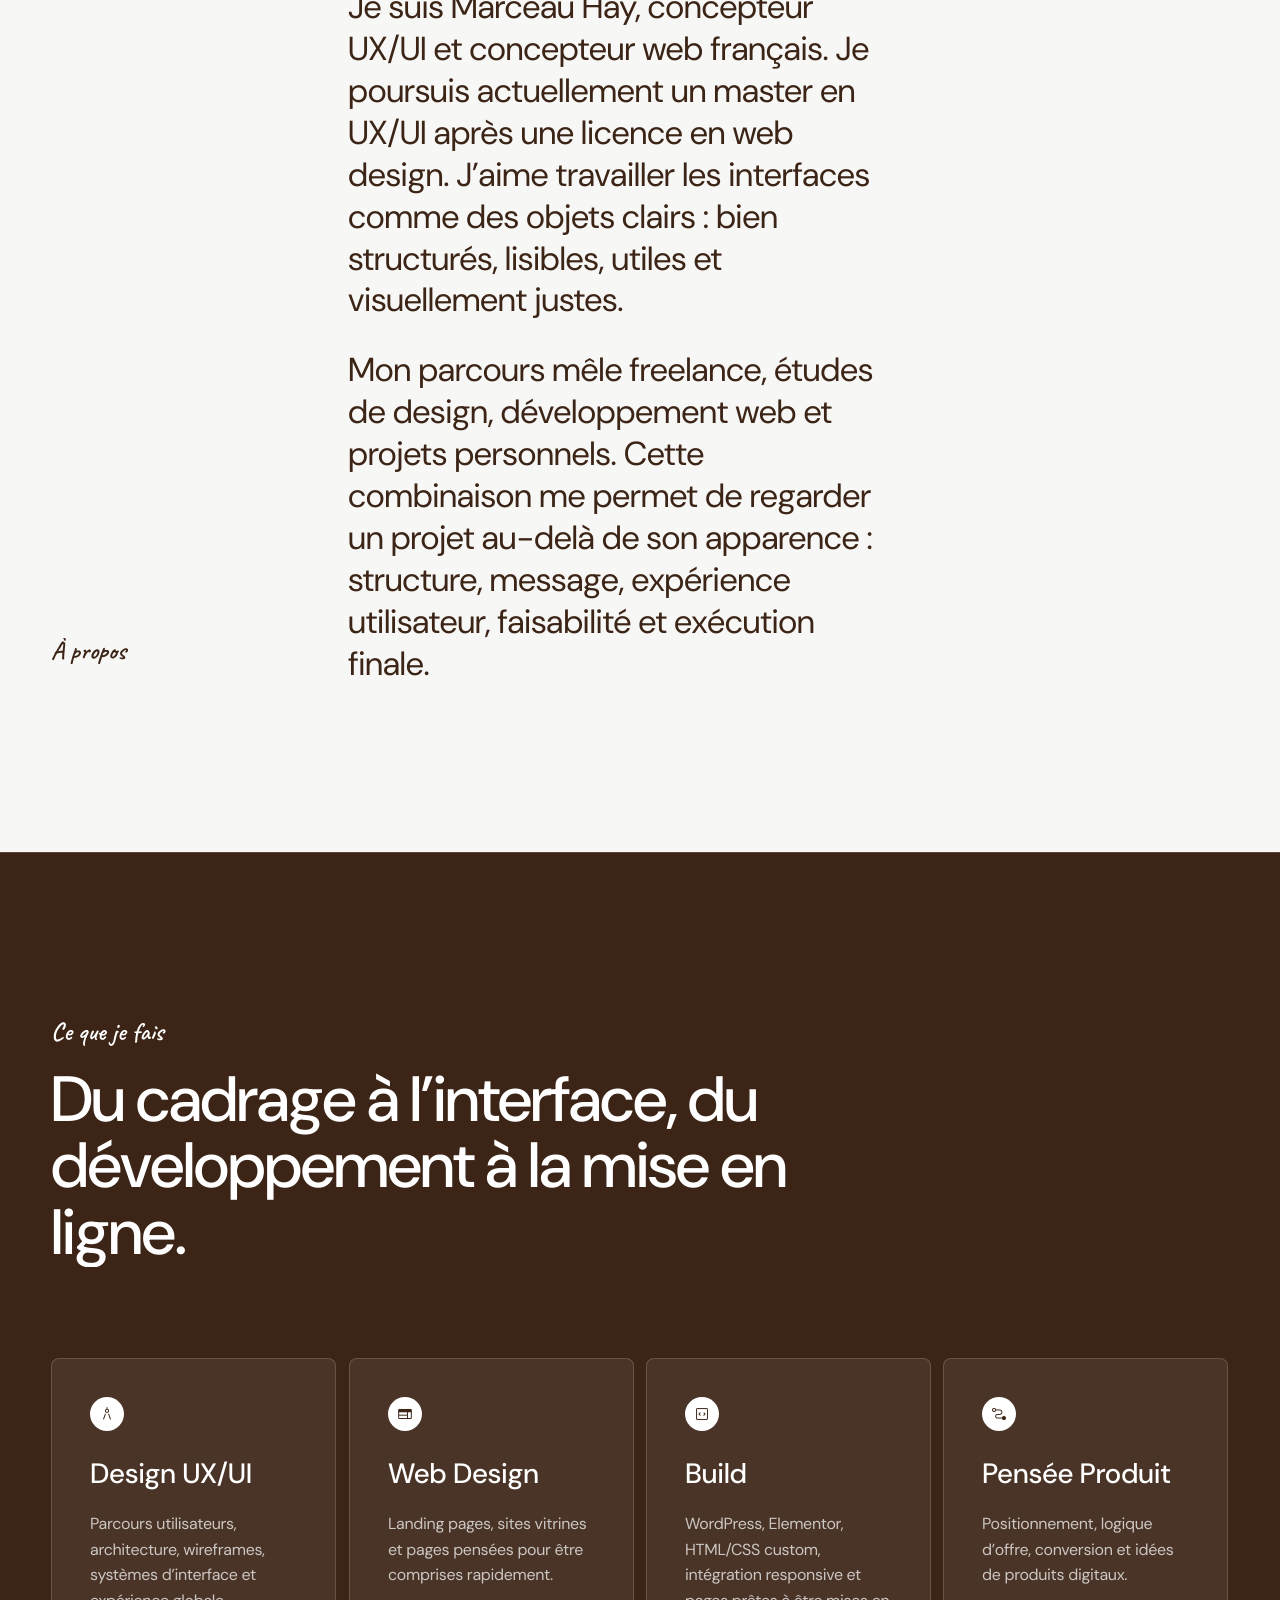
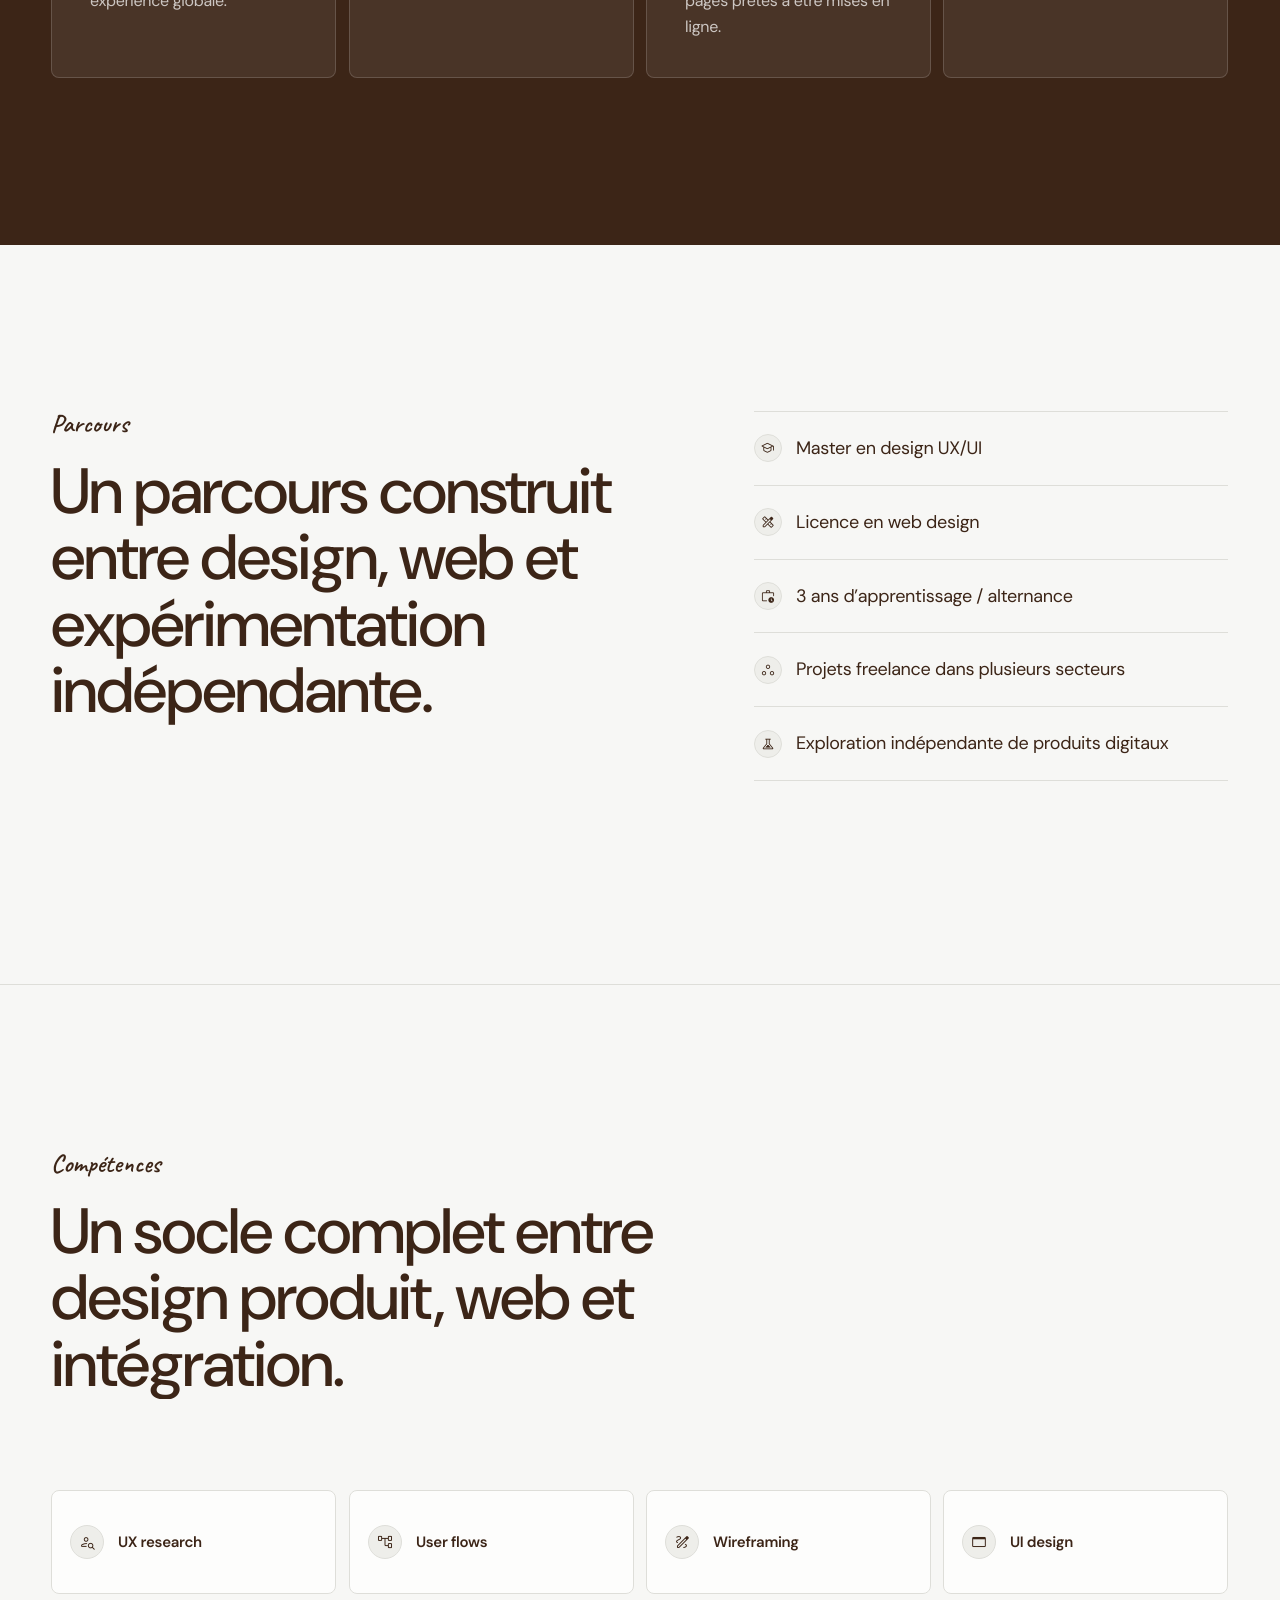
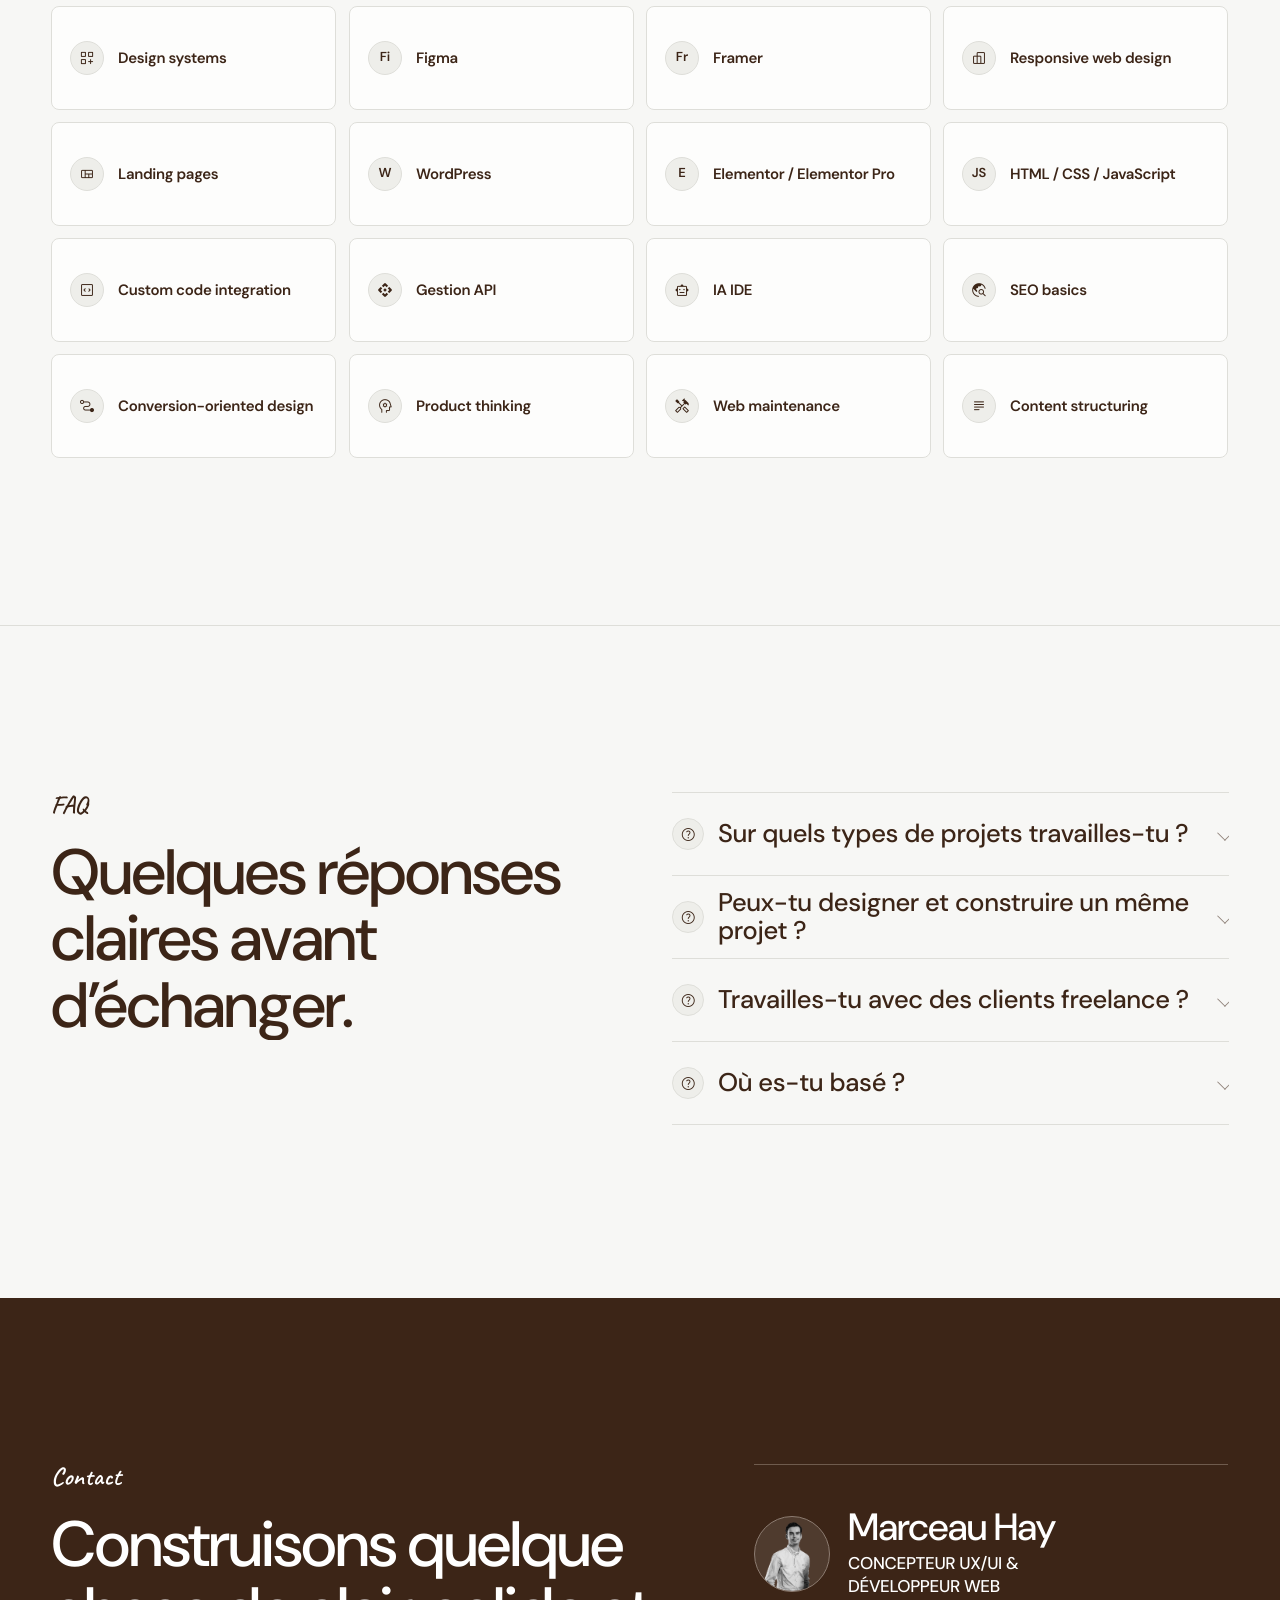
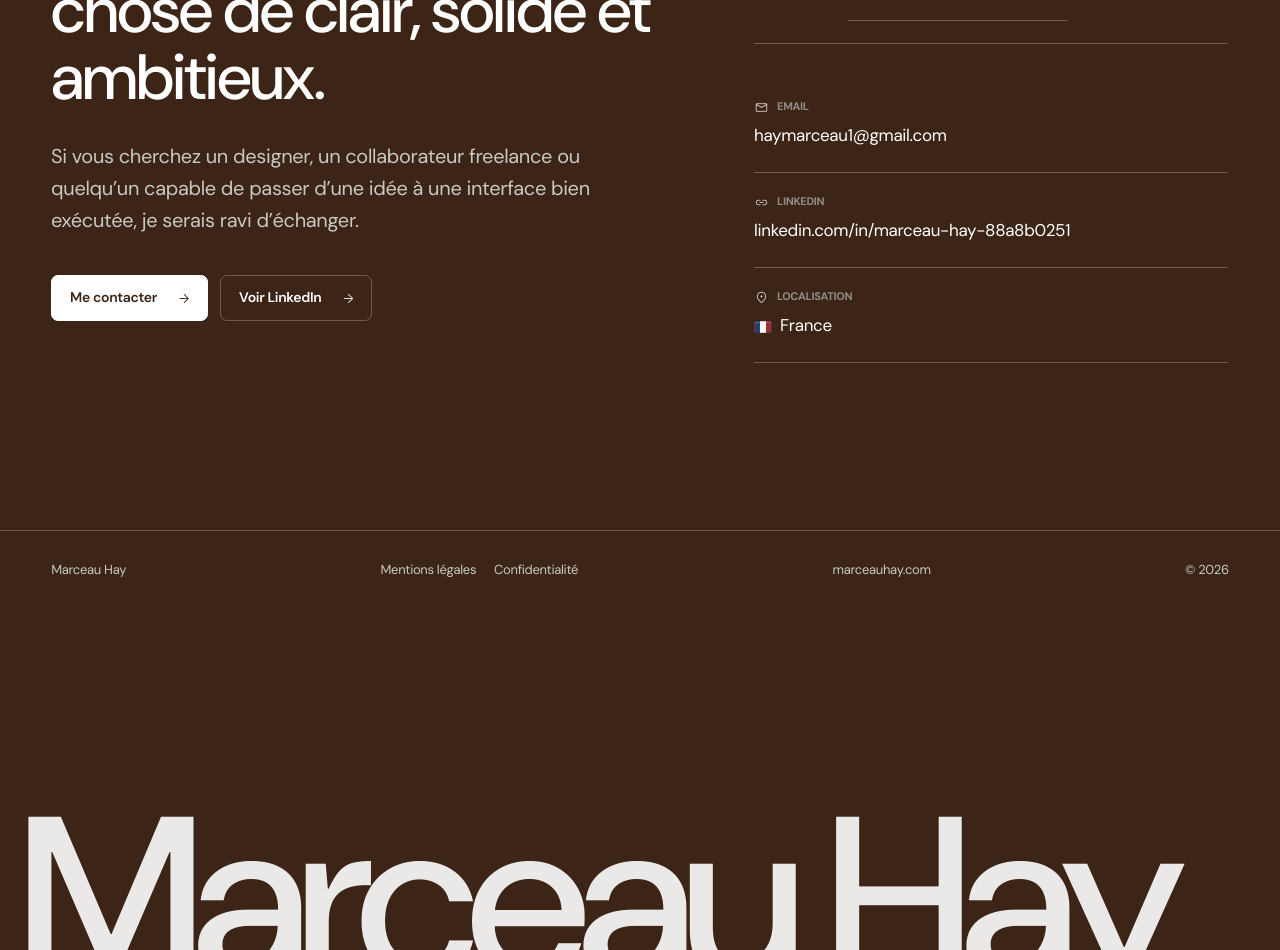
==== commit e8efd9c1: "Mise à jour portfolio" ====
--- a/index.html
+++ b/index.html
@@ -51,7 +51,7 @@
           <div class="mega-menu" id="services-menu" data-mega-panel>
             <div class="mega-menu-intro">
               <p class="eyebrow" data-i18n="mega.eyebrow">Services</p>
-              <h3 data-i18n="mega.title">Focused digital support from audit to build.</h3>
+              <p class="mega-menu-title" data-i18n="mega.title">Focused digital support from audit to build.</p>
               <p data-i18n="mega.note">Choose a focused entry point, then scale the work from diagnosis to polished execution.</p>
             </div>
             <div class="mega-menu-list">
@@ -122,7 +122,7 @@
         <div class="container hero-grid">
           <div class="hero-copy reveal">
             <h1 data-write-title>Marceau Hay</h1>
-            <p class="hero-role" data-i18n="hero.role">Concepteur UX/UI, Concepteur Web & Développeur Web</p>
+            <p class="hero-role" data-i18n="hero.role">Je con&ccedil;ois et d&eacute;veloppe des projets web pens&eacute;s pour &ecirc;tre clairs, utiles et durables.</p>
             <p class="hero-text">
               <span data-i18n="hero.text">I design and develop interfaces, websites, and digital experiences that feel clear,
               useful, and intentional. Between UX, visual design, product thinking, and web development,
--- a/styles.css
+++ b/styles.css
@@ -757,14 +757,17 @@
   margin-bottom: 18px;
 }
 
-.mega-menu-intro h3 {
+.mega-menu-title {
   margin-top: 0;
   max-width: 260px;
+  color: var(--foreground);
+  font-family: "Clash Grotesk", "DM Sans", Arial, sans-serif;
   font-size: 28px;
+  font-weight: 500;
   line-height: 1.02;
 }
 
-.mega-menu-intro p:not(.eyebrow) {
+.mega-menu-intro p:not(.eyebrow):not(.mega-menu-title) {
   max-width: 250px;
   color: var(--muted-foreground);
   font-size: 14px;
@@ -1327,7 +1330,7 @@
   margin-top: clamp(18px, 3vw, 34px);
   color: var(--charcoal);
   font-family: "Clash Grotesk", "DM Sans", Arial, sans-serif;
-  font-size: clamp(42px, 7vw, 96px);
+  font-size: clamp(30px, 4.8vw, 68px);
   font-weight: 500;
   line-height: 0.96;
   letter-spacing: -0.02em;
@@ -2848,7 +2851,7 @@
   }
 
   .hero-role {
-    font-size: clamp(40px, 12vw, 64px);
+    font-size: clamp(30px, 9vw, 46px);
   }
 
   .service-grid {
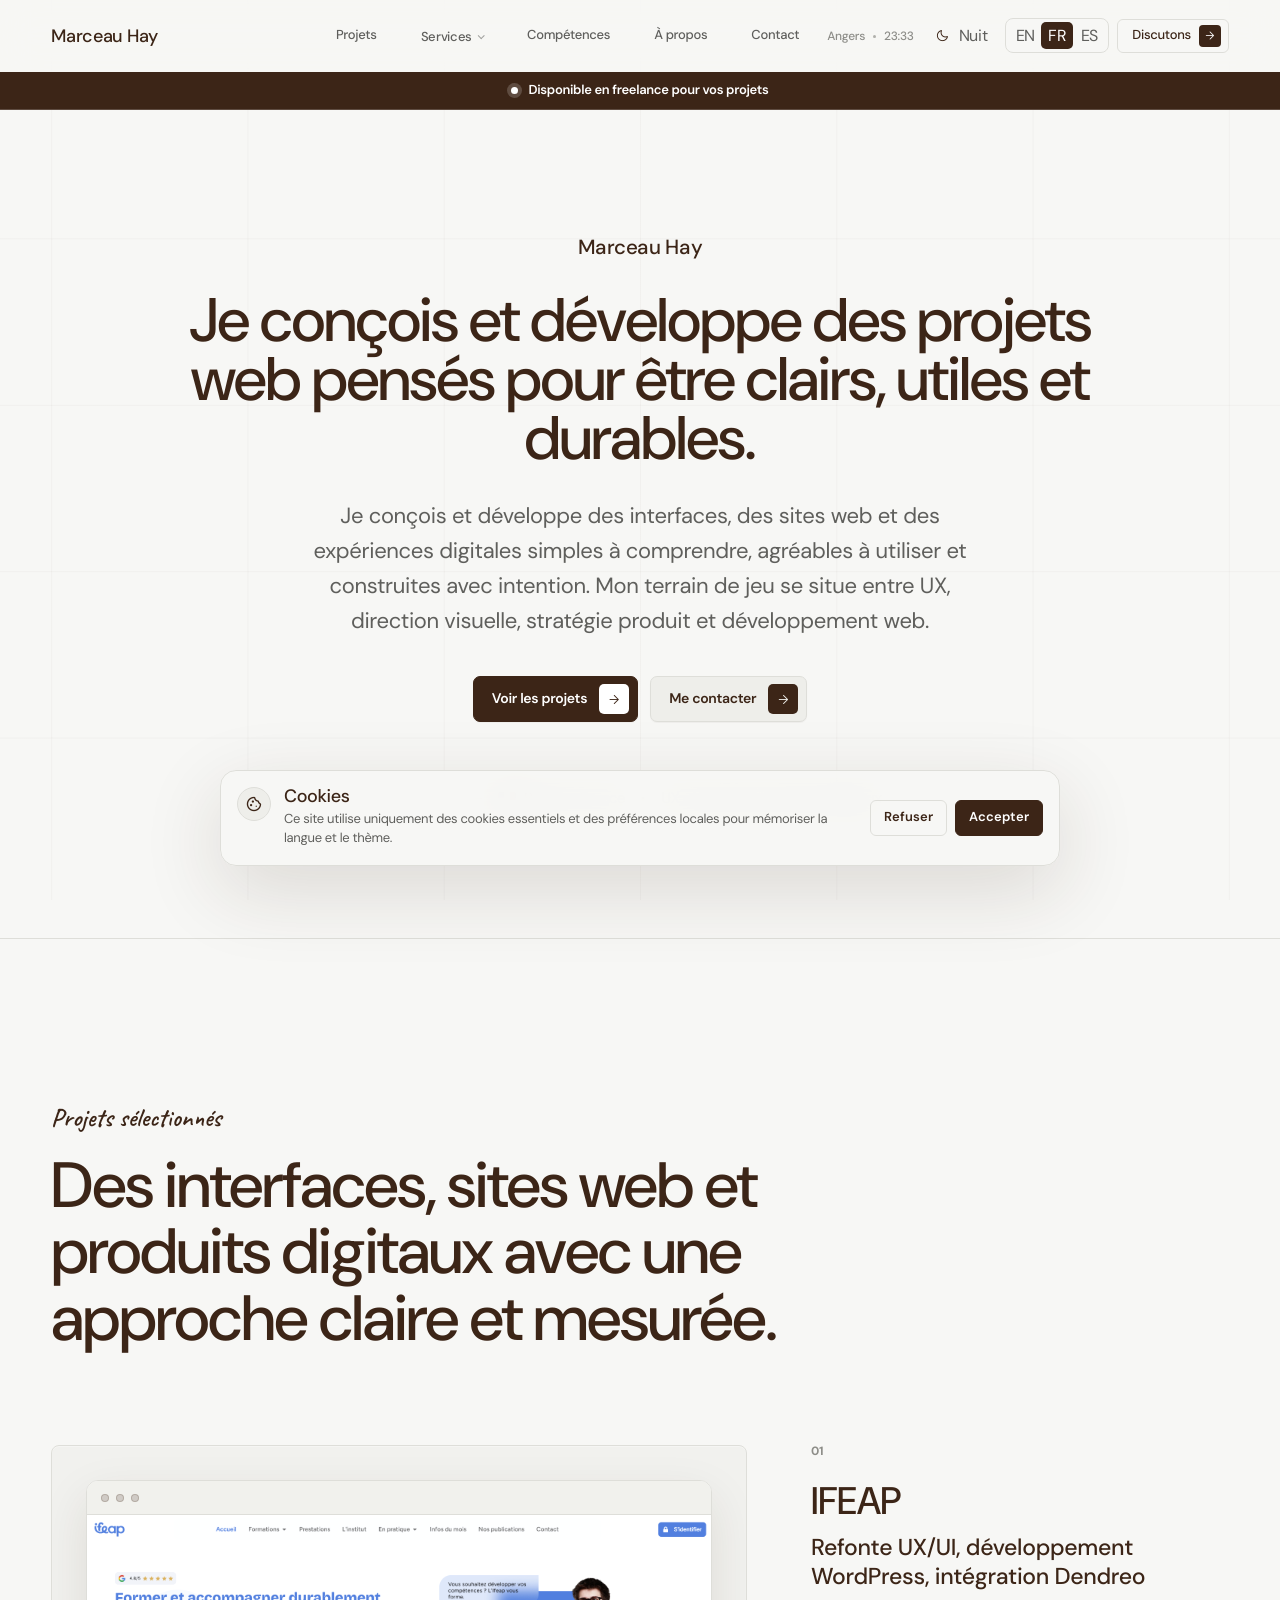
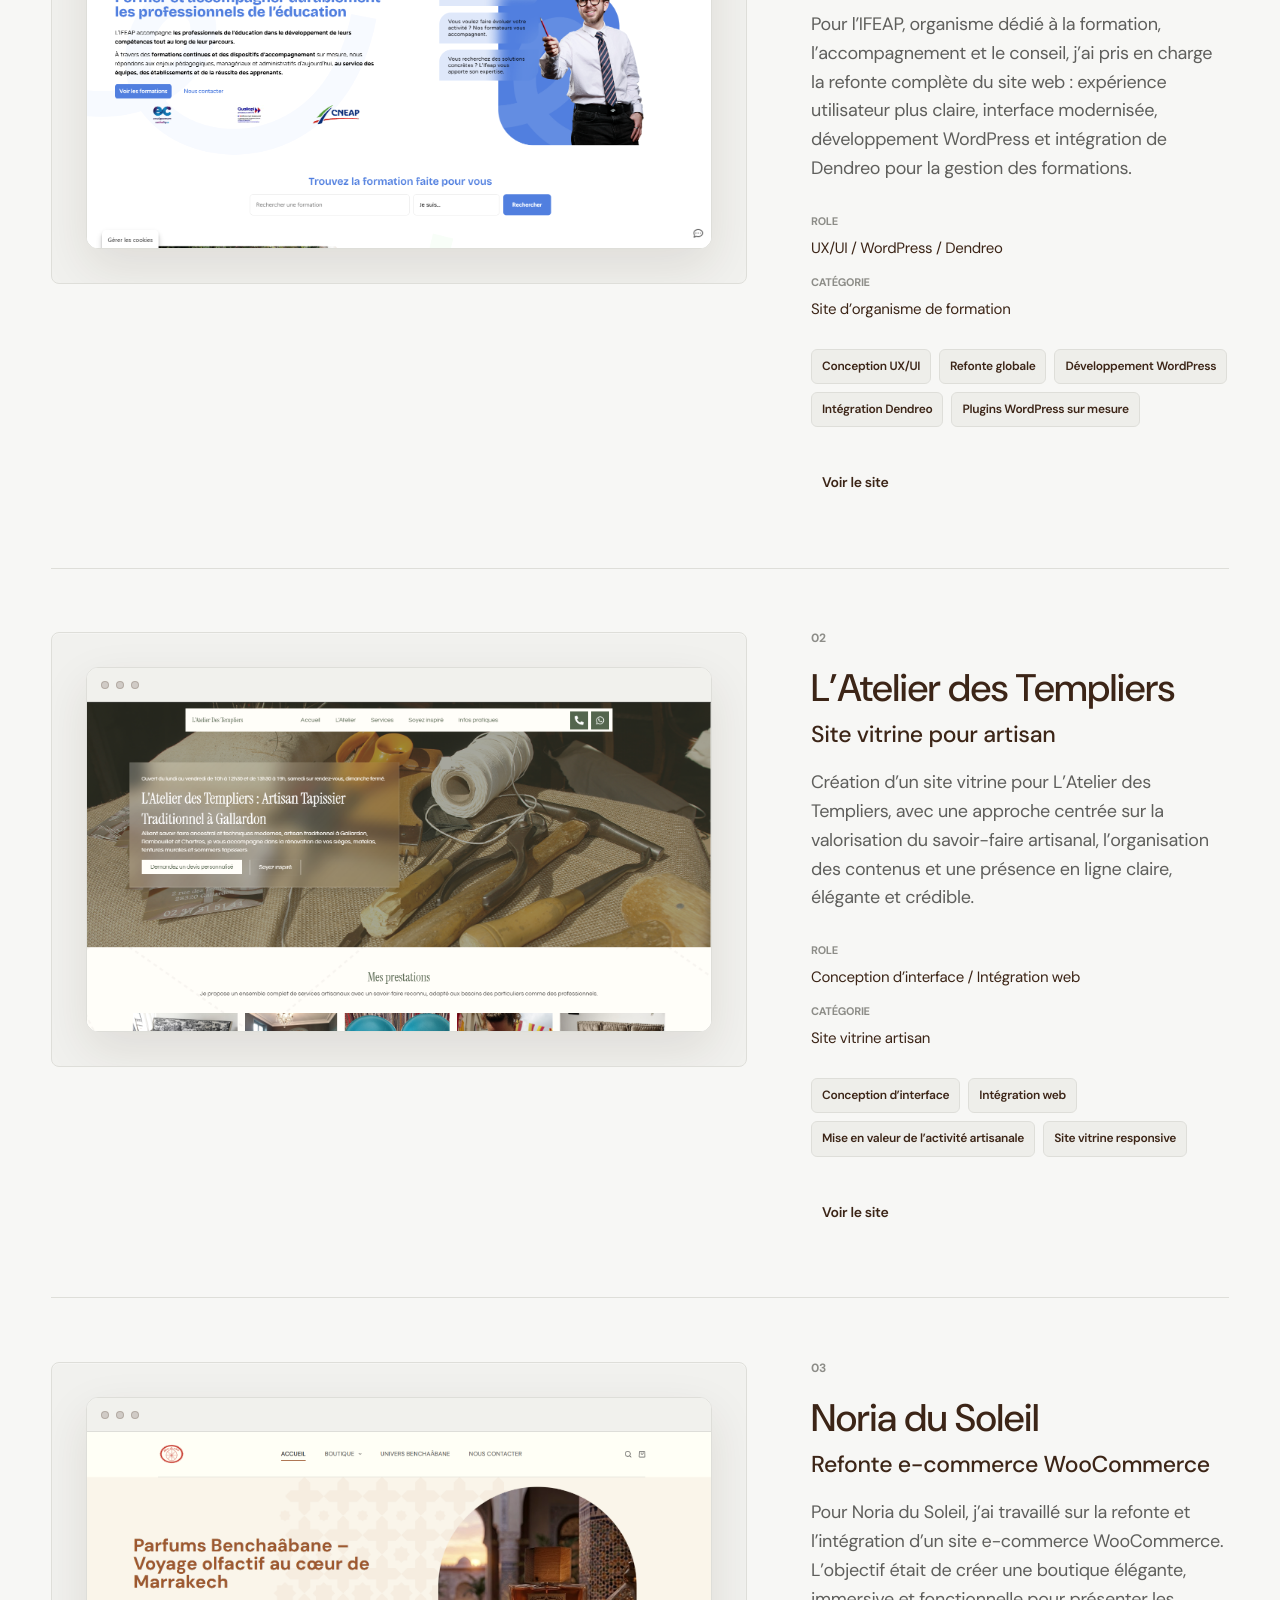
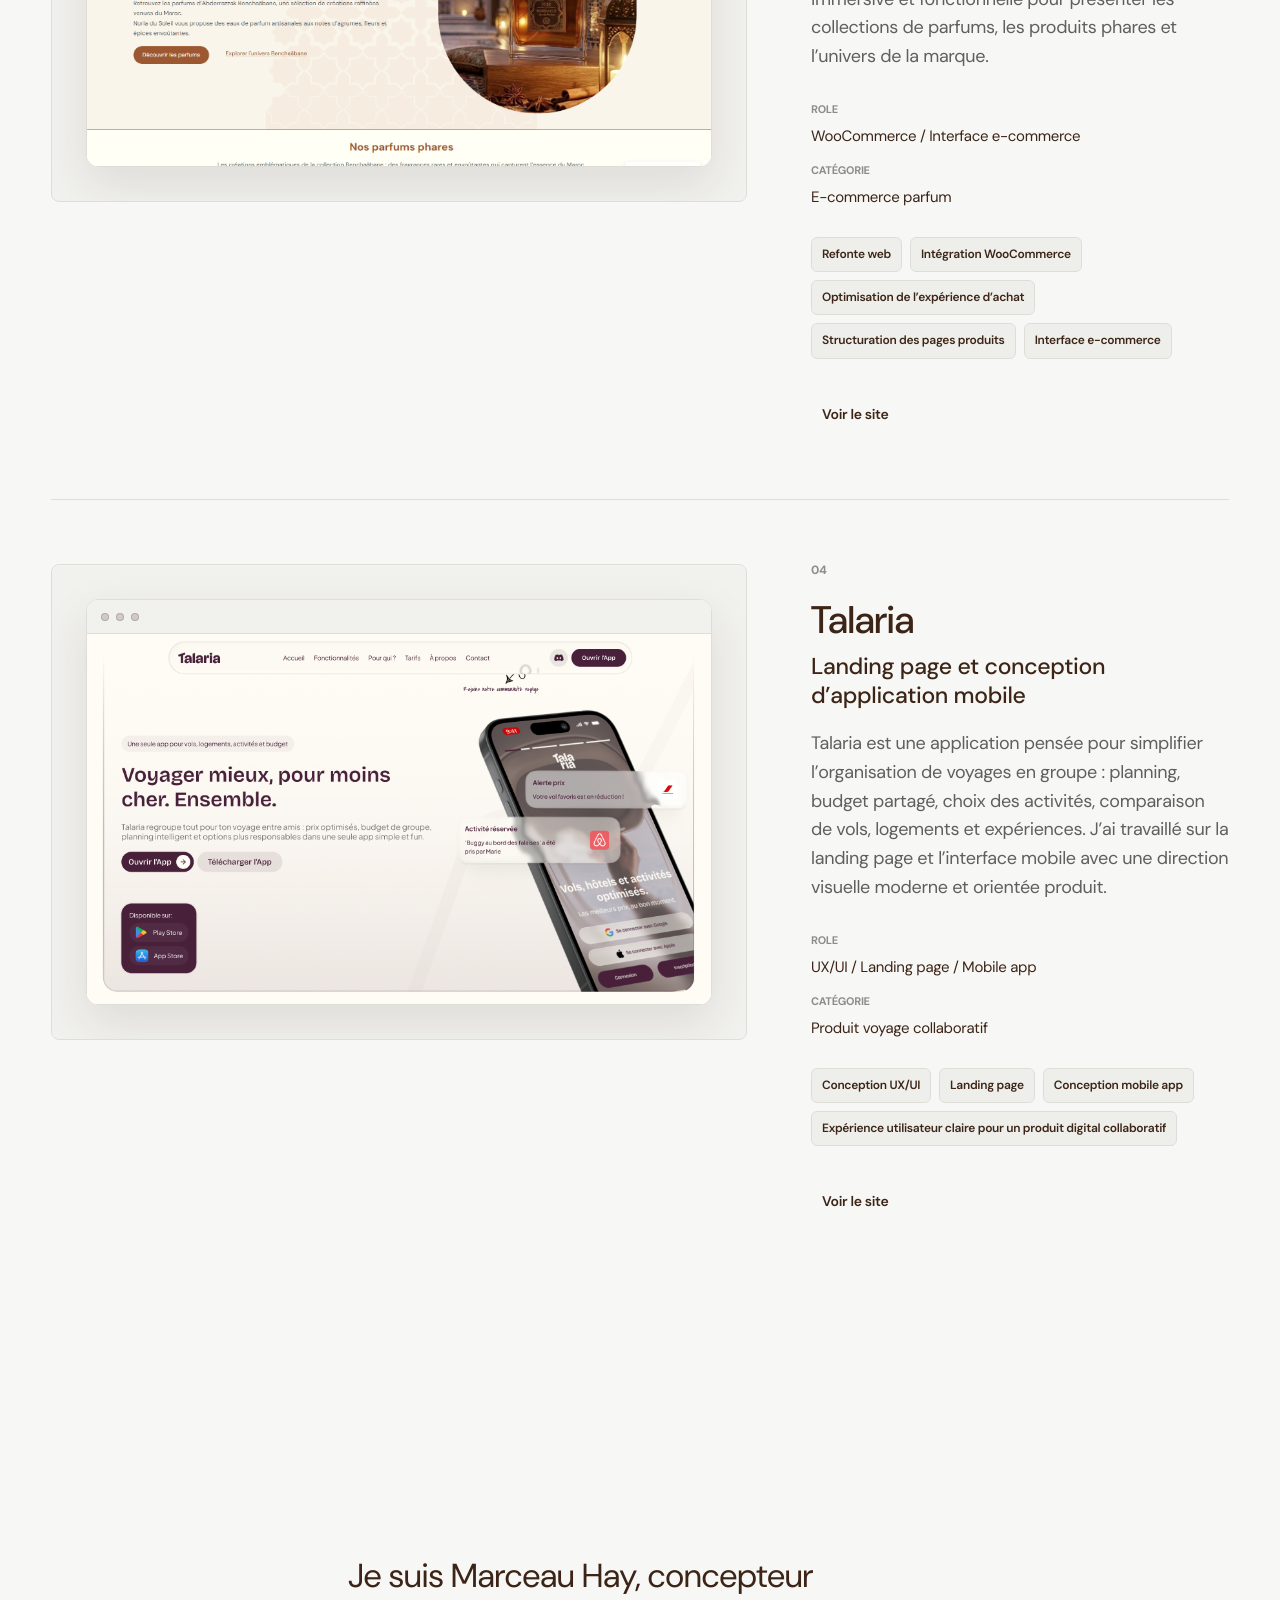
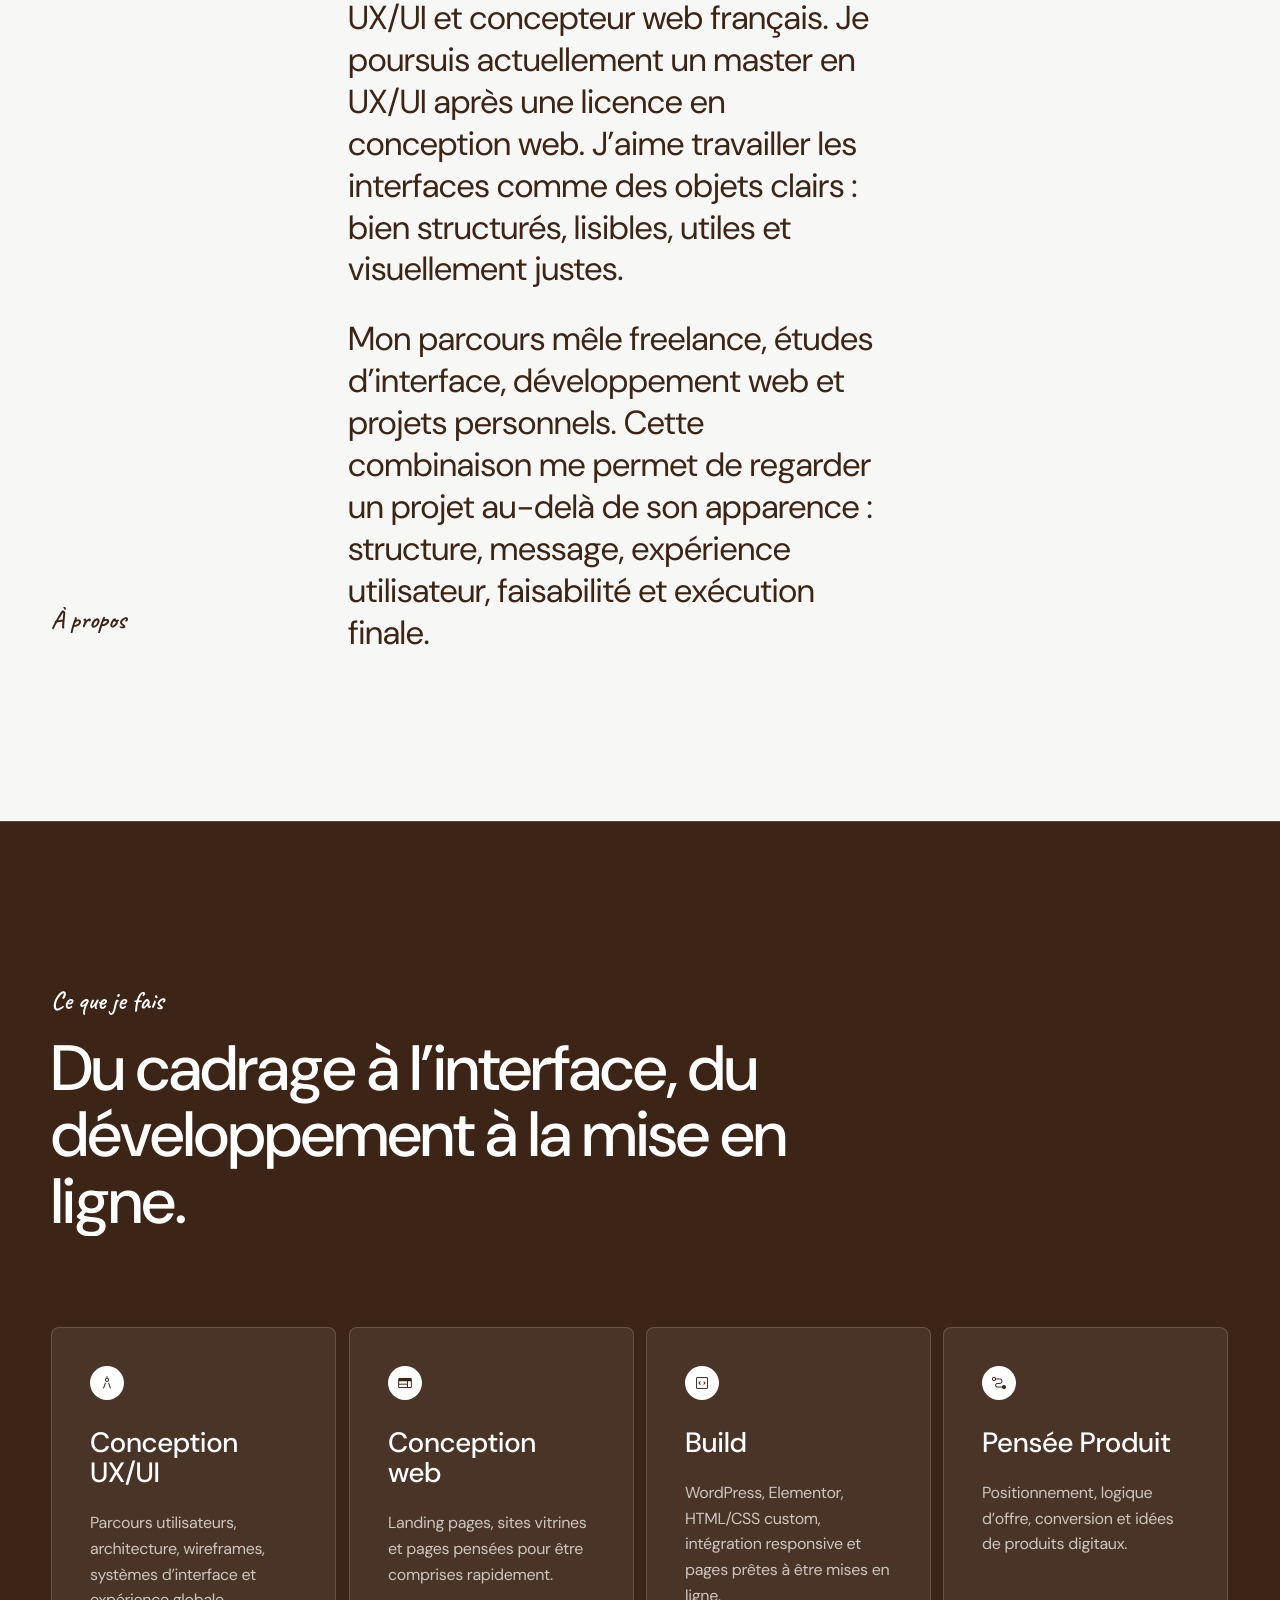
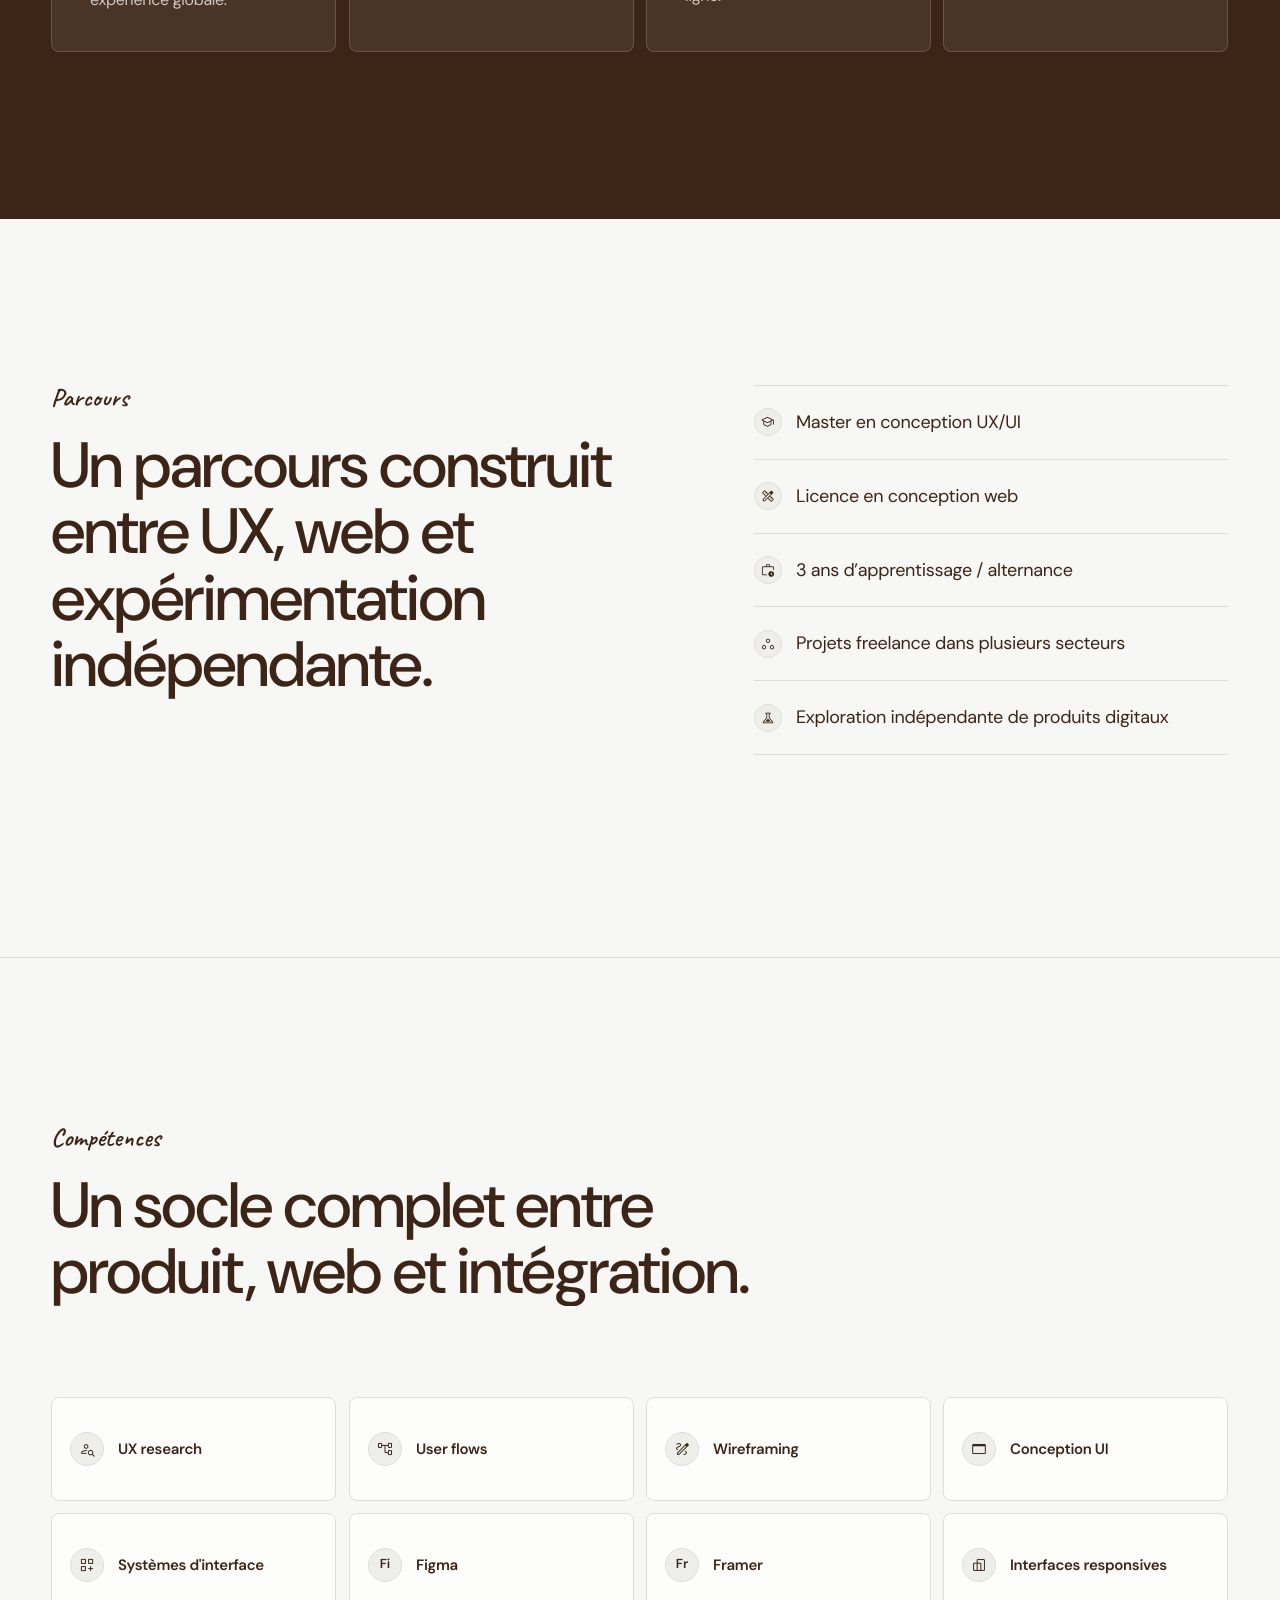
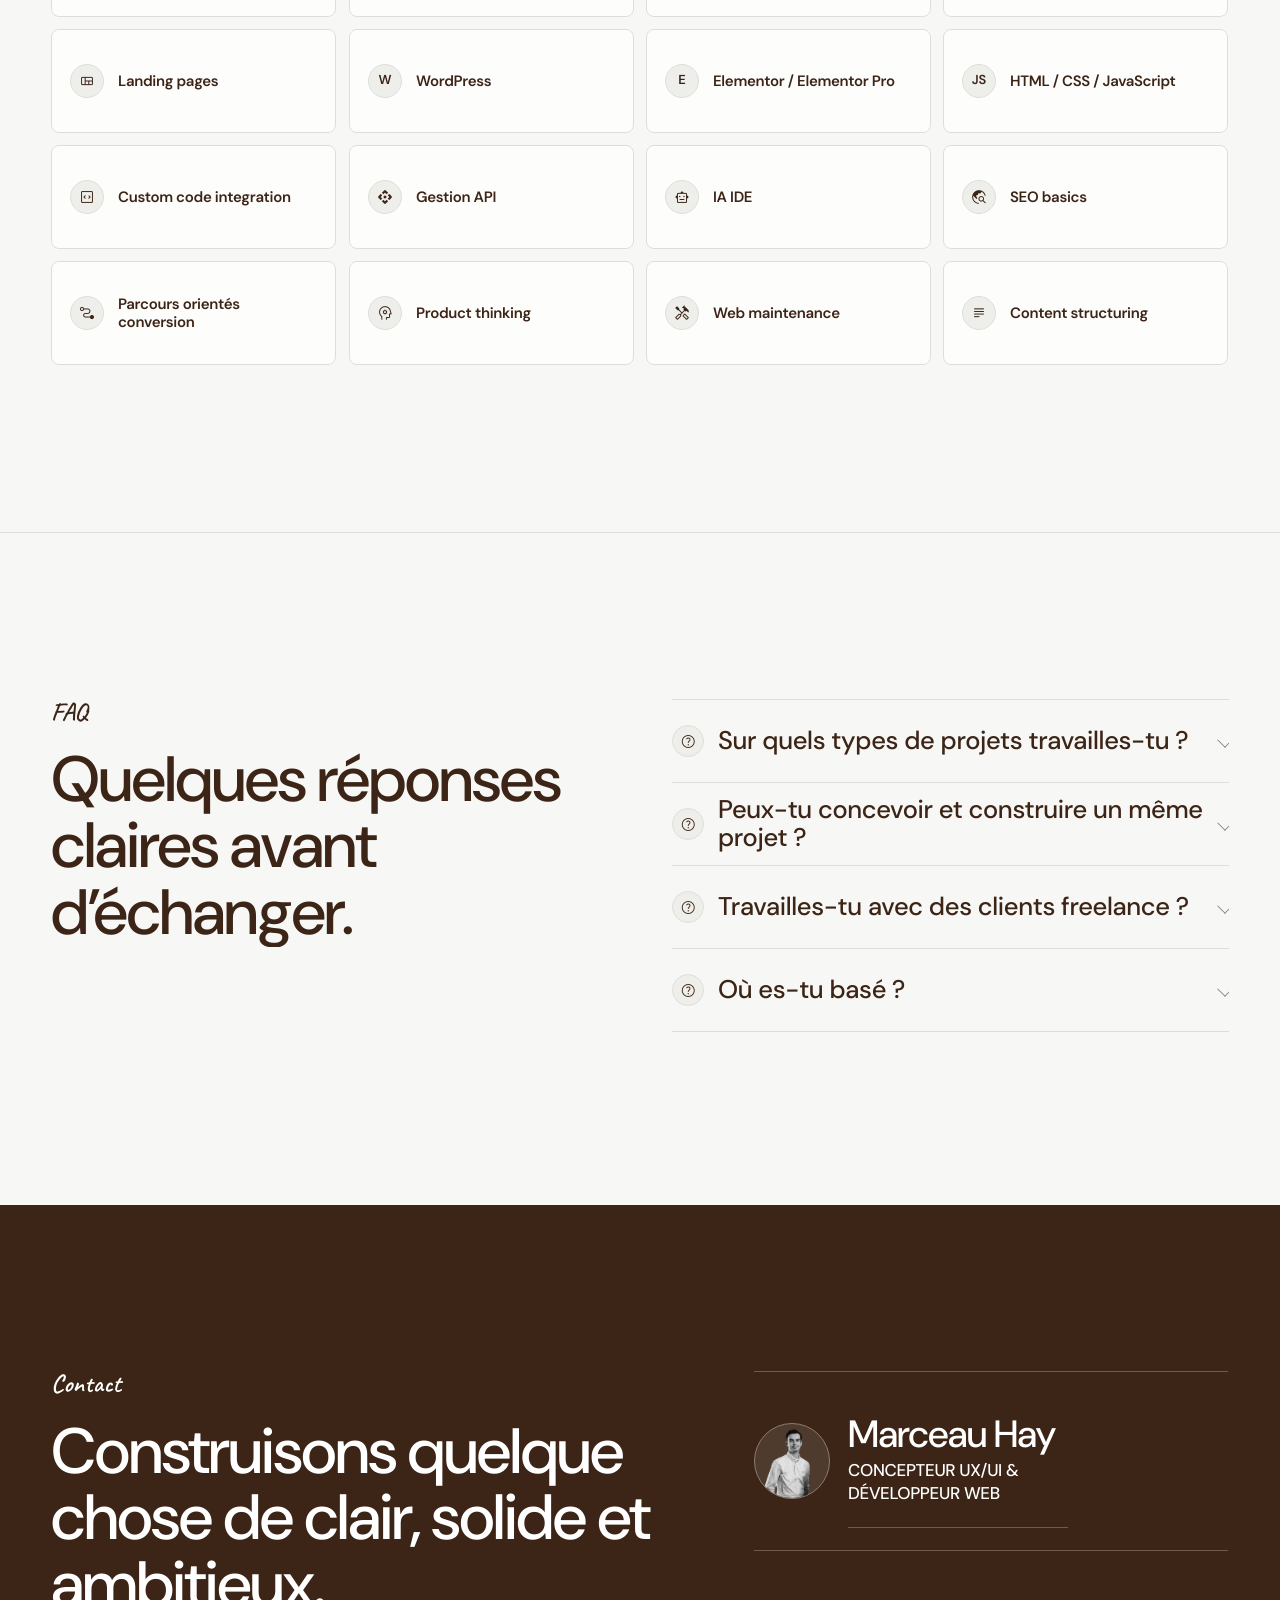
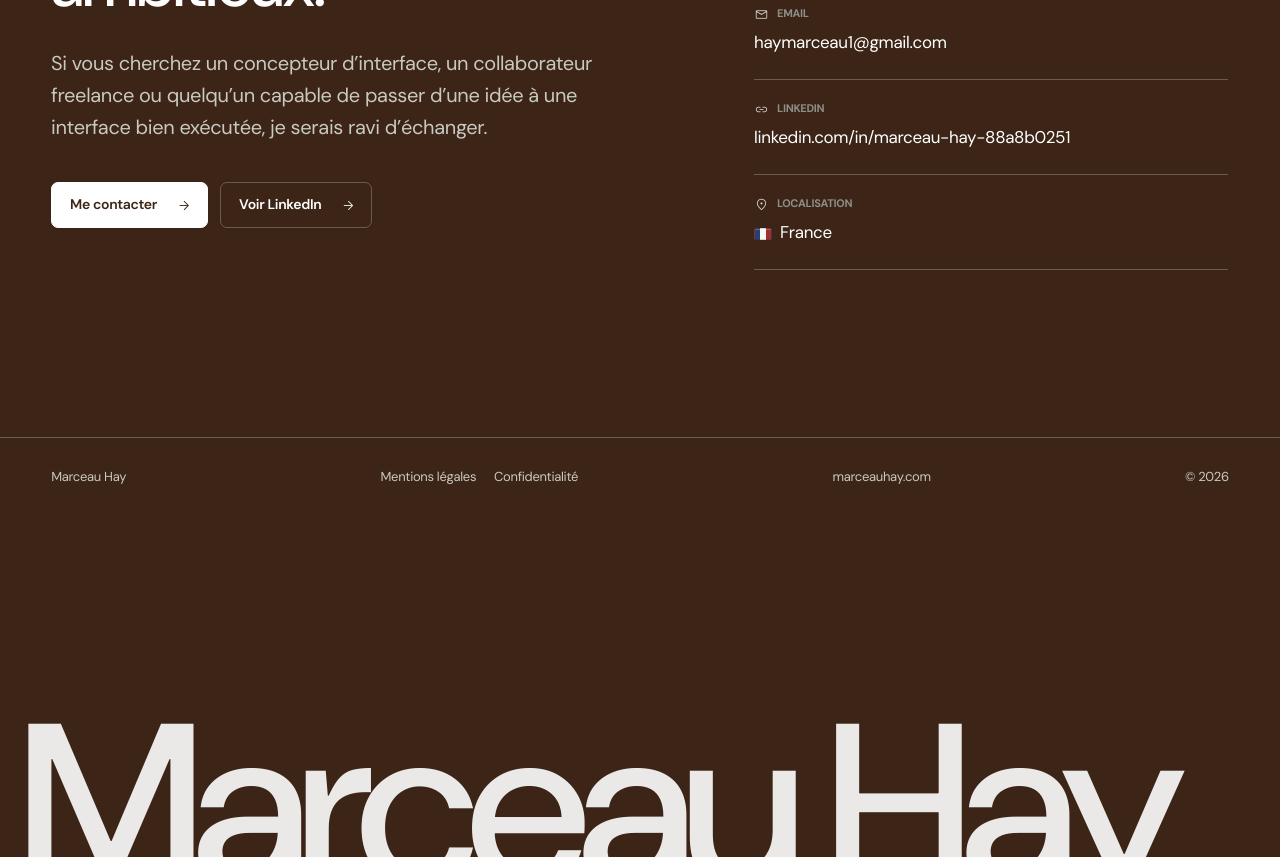
==== commit 1621b565: "Update interface copywriting wording" ====
--- a/index.html
+++ b/index.html
@@ -65,15 +65,15 @@
               <a href="service-design.html" class="mega-menu-item">
                 <span class="mega-icon material-symbols-rounded" aria-hidden="true">design_services</span>
                 <span class="mega-copy">
-                  <strong data-i18n="mega.design.title">UX/UI & Web Design</strong>
+                  <strong data-i18n="mega.design.title">UX/UI & Web Conception</strong>
                   <small data-i18n="mega.design.text">Wireframes, interfaces, landing pages, visual systems, and refined layouts.</small>
                 </span>
               </a>
               <a href="service-design-development.html" class="mega-menu-item">
                 <span class="mega-icon material-symbols-rounded" aria-hidden="true">code_blocks</span>
                 <span class="mega-copy">
-                  <strong data-i18n="mega.designbuild.title">Design + Development</strong>
-                  <small data-i18n="mega.designbuild.text">From design direction to responsive implementation and launch-ready pages.</small>
+                  <strong data-i18n="mega.designbuild.title">Conception + Development</strong>
+                  <small data-i18n="mega.designbuild.text">From visual direction to responsive implementation and launch-ready pages.</small>
                 </span>
               </a>
               <a href="service-product-positioning.html" class="mega-menu-item">
@@ -124,8 +124,8 @@
             <h1 data-write-title>Marceau Hay</h1>
             <p class="hero-role" data-i18n="hero.role">Je con&ccedil;ois et d&eacute;veloppe des projets web pens&eacute;s pour &ecirc;tre clairs, utiles et durables.</p>
             <p class="hero-text">
-              <span data-i18n="hero.text">I design and develop interfaces, websites, and digital experiences that feel clear,
-              useful, and intentional. Between UX, visual design, product thinking, and web development,
+              <span data-i18n="hero.text">I shape interfaces, websites, and digital experiences that feel clear,
+              useful, and intentional. Between UX, visual direction, product thinking, and web development,
               I like turning ideas into concrete digital experiences.</span>
             </p>
             <div class="hero-actions" aria-label="Hero actions">
@@ -161,15 +161,15 @@
               <div class="project-info">
                 <p class="project-index">01</p>
                 <h3>IFEAP</h3>
-                <p class="project-subtitle" data-i18n="project.ifeap.title">UX/UI redesign, WordPress development, Dendreo integration</p>
-                <p class="project-description" data-i18n="project.ifeap.desc">For IFEAP, an organization dedicated to training, support, and consulting, I handled the complete website redesign: clearer UX, a more modern interface, WordPress development, and Dendreo integration for training management.</p>
+                <p class="project-subtitle" data-i18n="project.ifeap.title">UX/UI refit, WordPress development, Dendreo integration</p>
+                <p class="project-description" data-i18n="project.ifeap.desc">For IFEAP, an organization dedicated to training, support, and consulting, I handled the complete website refit: clearer UX, a more modern interface, WordPress development, and Dendreo integration for training management.</p>
                 <dl>
                   <div><dt data-i18n="label.role">Role</dt><dd data-i18n="project.ifeap.role">UX/UI / WordPress / Dendreo</dd></div>
                   <div><dt data-i18n="label.category">Category</dt><dd data-i18n="project.ifeap.category">Training organization website</dd></div>
                 </dl>
                 <ul class="project-missions">
-                  <li data-i18n="project.ifeap.m1">UX/UI design</li>
-                  <li data-i18n="project.ifeap.m2">Global redesign</li>
+                  <li data-i18n="project.ifeap.m1">UX/UI conception</li>
+                  <li data-i18n="project.ifeap.m2">Global refit</li>
                   <li data-i18n="project.ifeap.m3">WordPress development</li>
                   <li data-i18n="project.ifeap.m4">Dendreo integration</li>
                   <li data-i18n="project.ifeap.m5">Custom WordPress plugins</li>
@@ -191,13 +191,13 @@
                 <p class="project-index">02</p>
                 <h3>L&rsquo;Atelier des Templiers</h3>
                 <p class="project-subtitle" data-i18n="project.templiers.title">Showcase website for an artisan</p>
-                <p class="project-description" data-i18n="project.templiers.desc">Creation of a showcase website for L&rsquo;Atelier des Templiers, with a direction focused on craft, clarity, and credibility. The work covered visual design, content structure, and responsive integration.</p>
+                <p class="project-description" data-i18n="project.templiers.desc">Creation of a showcase website for L&rsquo;Atelier des Templiers, with a direction focused on craft, clarity, and credibility. The work covered visual direction, content structure, and responsive integration.</p>
                 <dl>
-                  <div><dt data-i18n="label.role">Role</dt><dd data-i18n="project.templiers.role">Interface design / Web integration</dd></div>
+                  <div><dt data-i18n="label.role">Role</dt><dd data-i18n="project.templiers.role">Interface conception / Web integration</dd></div>
                   <div><dt data-i18n="label.category">Category</dt><dd data-i18n="project.templiers.category">Artisan showcase website</dd></div>
                 </dl>
                 <ul class="project-missions">
-                  <li data-i18n="project.templiers.m1">Interface design</li>
+                  <li data-i18n="project.templiers.m1">Interface conception</li>
                   <li data-i18n="project.templiers.m2">Web integration</li>
                   <li data-i18n="project.templiers.m3">Craft activity presentation</li>
                   <li data-i18n="project.templiers.m4">Responsive showcase website</li>
@@ -218,18 +218,18 @@
               <div class="project-info">
                 <p class="project-index">03</p>
                 <h3>Noria du Soleil</h3>
-                <p class="project-subtitle" data-i18n="project.noria.title">WooCommerce ecommerce redesign</p>
-                <p class="project-description" data-i18n="project.noria.desc">For Noria du Soleil, I worked on the redesign and integration of a WooCommerce ecommerce website. The goal was to create an elegant, immersive, and functional online store for perfume collections, key products, and the brand universe.</p>
+                <p class="project-subtitle" data-i18n="project.noria.title">WooCommerce ecommerce refit</p>
+                <p class="project-description" data-i18n="project.noria.desc">For Noria du Soleil, I worked on the refit and integration of a WooCommerce ecommerce website. The goal was to create an elegant, immersive, and functional online store for perfume collections, key products, and the brand universe.</p>
                 <dl>
-                  <div><dt data-i18n="label.role">Role</dt><dd data-i18n="project.noria.role">WooCommerce / Ecommerce design</dd></div>
+                  <div><dt data-i18n="label.role">Role</dt><dd data-i18n="project.noria.role">WooCommerce / Ecommerce interface</dd></div>
                   <div><dt data-i18n="label.category">Category</dt><dd data-i18n="project.noria.category">Perfume ecommerce</dd></div>
                 </dl>
                 <ul class="project-missions">
-                  <li data-i18n="project.noria.m1">Web redesign</li>
+                  <li data-i18n="project.noria.m1">Web refit</li>
                   <li data-i18n="project.noria.m2">WooCommerce integration</li>
                   <li data-i18n="project.noria.m3">Shopping experience optimization</li>
                   <li data-i18n="project.noria.m4">Product page structure</li>
-                  <li data-i18n="project.noria.m5">Ecommerce design</li>
+                  <li data-i18n="project.noria.m5">Ecommerce interface</li>
                 </ul>
                 <a href="https://noriadusoleil.com/" class="case-link" target="_blank" rel="noreferrer" data-i18n="project.visit">View live site</a>
               </div>
@@ -247,16 +247,16 @@
               <div class="project-info">
                 <p class="project-index">04</p>
                 <h3>Talaria</h3>
-                <p class="project-subtitle" data-i18n="project.talaria.title">Landing page and mobile app design</p>
-                <p class="project-description" data-i18n="project.talaria.desc">Talaria is an app designed to simplify group travel organization: planning, shared budget, activity choices, and comparison of flights, stays, and experiences. I worked on the landing page and mobile app interface with a modern, product-oriented visual direction.</p>
+                <p class="project-subtitle" data-i18n="project.talaria.title">Landing page and mobile app interface</p>
+                <p class="project-description" data-i18n="project.talaria.desc">Talaria is an app built to simplify group travel organization: planning, shared budget, activity choices, and comparison of flights, stays, and experiences. I worked on the landing page and mobile app interface with a modern, product-oriented visual direction.</p>
                 <dl>
                   <div><dt data-i18n="label.role">Role</dt><dd data-i18n="project.talaria.role">UX/UI / Landing page / Mobile app</dd></div>
                   <div><dt data-i18n="label.category">Category</dt><dd data-i18n="project.talaria.category">Collaborative travel product</dd></div>
                 </dl>
                 <ul class="project-missions">
-                  <li data-i18n="project.talaria.m1">UX/UI design</li>
+                  <li data-i18n="project.talaria.m1">UX/UI conception</li>
                   <li data-i18n="project.talaria.m2">Landing page</li>
-                  <li data-i18n="project.talaria.m3">Mobile app design</li>
+                  <li data-i18n="project.talaria.m3">Mobile app interface</li>
                   <li data-i18n="project.talaria.m4">Clear UX for a collaborative digital product</li>
                 </ul>
                 <a href="https://talaria.world/" class="case-link" target="_blank" rel="noreferrer" data-i18n="project.visit">View live site</a>
@@ -273,12 +273,12 @@
             <p data-i18n="about.p1">
               I&rsquo;m Marceau Hay, a French UX/UI creator and web creator currently
               completing a master&rsquo;s degree in UX/UI after earning a bachelor&rsquo;s degree
-              in web design. I work at the intersection of interface design, digital
+              in web conception. I work at the intersection of interface conception, digital
               clarity, and execution. What I enjoy most is shaping ideas into
               experiences that are both aesthetically strong and strategically useful.
             </p>
             <p data-i18n="about.p2">
-              My background combines freelance work, design studies, web development,
+              My background combines freelance work, interface studies, web development,
               and entrepreneurial projects. This hybrid approach helps me think beyond
               visuals alone, from structure and messaging to user experience and final
               implementation.
@@ -296,12 +296,12 @@
           <div class="service-grid">
             <article class="service reveal">
               <span class="content-icon material-symbols-rounded" aria-hidden="true">architecture</span>
-              <h3 data-i18n="services.ux.title">UX/UI Design</h3>
+              <h3 data-i18n="services.ux.title">UX/UI Conception</h3>
               <p data-i18n="services.ux">User flows, structure, wireframes, interface systems, user experience.</p>
             </article>
             <article class="service reveal">
               <span class="content-icon material-symbols-rounded" aria-hidden="true">web</span>
-              <h3 data-i18n="services.web.title">Web Design</h3>
+              <h3 data-i18n="services.web.title">Web Conception</h3>
               <p data-i18n="services.web">Landing pages, showcase websites, high-conversion layouts.</p>
             </article>
             <article class="service reveal">
@@ -312,7 +312,7 @@
             <article class="service reveal">
               <span class="content-icon material-symbols-rounded" aria-hidden="true">conversion_path</span>
               <h3 data-i18n="services.product.title">Product Thinking</h3>
-              <p data-i18n="services.product">Offer design, positioning, conversion logic, digital business ideas.</p>
+              <p data-i18n="services.product">Offer structure, positioning, conversion logic, digital business ideas.</p>
             </article>
           </div>
         </div>
@@ -322,11 +322,11 @@
         <div class="container background-grid">
           <div class="section-heading reveal">
             <p class="eyebrow" data-i18n="background.eyebrow">Background</p>
-            <h2 data-i18n="background.title">A compact path across design, web, and independent creation.</h2>
+            <h2 data-i18n="background.title">A compact path across UX, web, and independent creation.</h2>
           </div>
           <ol class="timeline reveal">
-            <li><span class="list-icon material-symbols-rounded" aria-hidden="true">school</span><span data-i18n="background.item1">Master&rsquo;s degree in UX/UI design</span></li>
-            <li><span class="list-icon material-symbols-rounded" aria-hidden="true">design_services</span><span data-i18n="background.item2">Bachelor&rsquo;s degree in web design</span></li>
+            <li><span class="list-icon material-symbols-rounded" aria-hidden="true">school</span><span data-i18n="background.item1">Master&rsquo;s degree in UX/UI conception</span></li>
+            <li><span class="list-icon material-symbols-rounded" aria-hidden="true">design_services</span><span data-i18n="background.item2">Bachelor&rsquo;s degree in web conception</span></li>
             <li><span class="list-icon material-symbols-rounded" aria-hidden="true">work_history</span><span data-i18n="background.item3">3 years of apprenticeship / alternating work-study</span></li>
             <li><span class="list-icon material-symbols-rounded" aria-hidden="true">workspaces</span><span data-i18n="background.item4">Freelance projects across multiple sectors</span></li>
             <li><span class="list-icon material-symbols-rounded" aria-hidden="true">experiment</span><span data-i18n="background.item5">Independent digital product exploration</span></li>
@@ -338,17 +338,17 @@
         <div class="container">
           <div class="section-heading reveal">
             <p class="eyebrow" data-i18n="skills.eyebrow">Comp&eacute;tences</p>
-            <h2 data-i18n="skills.title">Un socle complet entre design produit, web et int&eacute;gration.</h2>
+            <h2 data-i18n="skills.title">Un socle complet entre produit, web et int&eacute;gration.</h2>
           </div>
           <div class="skills-grid">
             <article class="skill-card reveal"><span class="skill-icon material-symbols-rounded" aria-hidden="true">person_search</span><span>UX research</span></article>
             <article class="skill-card reveal"><span class="skill-icon material-symbols-rounded" aria-hidden="true">account_tree</span><span>User flows</span></article>
             <article class="skill-card reveal"><span class="skill-icon material-symbols-rounded" aria-hidden="true">draw</span><span>Wireframing</span></article>
-            <article class="skill-card reveal"><span class="skill-icon material-symbols-rounded" aria-hidden="true">web_asset</span><span>UI design</span></article>
-            <article class="skill-card reveal"><span class="skill-icon material-symbols-rounded" aria-hidden="true">dashboard_customize</span><span>Design systems</span></article>
+            <article class="skill-card reveal"><span class="skill-icon material-symbols-rounded" aria-hidden="true">web_asset</span><span>Conception UI</span></article>
+            <article class="skill-card reveal"><span class="skill-icon material-symbols-rounded" aria-hidden="true">dashboard_customize</span><span>Systèmes d'interface</span></article>
             <article class="skill-card reveal"><span class="skill-logo" aria-hidden="true">Fi</span><span>Figma</span></article>
             <article class="skill-card reveal"><span class="skill-logo" aria-hidden="true">Fr</span><span>Framer</span></article>
-            <article class="skill-card reveal"><span class="skill-icon material-symbols-rounded" aria-hidden="true">responsive_layout</span><span>Responsive web design</span></article>
+            <article class="skill-card reveal"><span class="skill-icon material-symbols-rounded" aria-hidden="true">responsive_layout</span><span>Interfaces responsives</span></article>
             <article class="skill-card reveal"><span class="skill-icon material-symbols-rounded" aria-hidden="true">view_quilt</span><span>Landing pages</span></article>
             <article class="skill-card reveal"><span class="skill-logo" aria-hidden="true">W</span><span>WordPress</span></article>
             <article class="skill-card reveal"><span class="skill-logo" aria-hidden="true">E</span><span>Elementor / Elementor Pro</span></article>
@@ -357,7 +357,7 @@
             <article class="skill-card reveal"><span class="skill-icon material-symbols-rounded" aria-hidden="true">api</span><span>Gestion API</span></article>
             <article class="skill-card reveal"><span class="skill-icon material-symbols-rounded" aria-hidden="true">smart_toy</span><span>IA IDE</span></article>
             <article class="skill-card reveal"><span class="skill-icon material-symbols-rounded" aria-hidden="true">travel_explore</span><span>SEO basics</span></article>
-            <article class="skill-card reveal"><span class="skill-icon material-symbols-rounded" aria-hidden="true">conversion_path</span><span>Conversion-oriented design</span></article>
+            <article class="skill-card reveal"><span class="skill-icon material-symbols-rounded" aria-hidden="true">conversion_path</span><span>Parcours orientés conversion</span></article>
             <article class="skill-card reveal"><span class="skill-icon material-symbols-rounded" aria-hidden="true">psychology</span><span>Product thinking</span></article>
             <article class="skill-card reveal"><span class="skill-icon material-symbols-rounded" aria-hidden="true">handyman</span><span>Web maintenance</span></article>
             <article class="skill-card reveal"><span class="skill-icon material-symbols-rounded" aria-hidden="true">subject</span><span>Content structuring</span></article>
@@ -374,11 +374,11 @@
           <div class="faq-list">
             <details class="faq-item reveal">
               <summary data-i18n="faq.q1">What kind of projects do you work on?</summary>
-              <p data-i18n="faq.a1">I work on UX/UI design, landing pages, showcase websites, digital products, and product-oriented web experiences.</p>
+              <p data-i18n="faq.a1">I work on UX/UI conception, landing pages, showcase websites, digital products, and product-oriented web experiences.</p>
             </details>
             <details class="faq-item reveal">
-              <summary data-i18n="faq.q2">Can you design and build the same project?</summary>
-              <p data-i18n="faq.a2">Yes. Depending on the scope, I can work from structure and interface design through to WordPress, Elementor, or custom HTML/CSS implementation.</p>
+              <summary data-i18n="faq.q2">Can you shape and build the same project?</summary>
+              <p data-i18n="faq.a2">Yes. Depending on the scope, I can work from structure and interface conception through to WordPress, Elementor, or custom HTML/CSS implementation.</p>
             </details>
             <details class="faq-item reveal">
               <summary data-i18n="faq.q3">Do you work with freelance clients?</summary>
--- a/styles.css
+++ b/styles.css
@@ -661,23 +661,27 @@
 }
 
 .mega-menu {
-  position: absolute;
-  top: calc(100% + 24px);
-  left: 50%;
+  position: fixed;
+  top: 88px;
+  left: 0;
+  right: 0;
   z-index: 25;
   display: grid;
-  grid-template-columns: minmax(230px, 0.62fr) minmax(430px, 1fr) minmax(220px, 0.54fr);
-  gap: 18px;
-  width: min(1040px, calc(100vw - 40px));
-  padding: 18px;
+  grid-template-columns: minmax(240px, 0.72fr) minmax(0, 1.4fr) minmax(240px, 0.65fr);
+  gap: clamp(18px, 2.5vw, 34px);
+  width: auto;
+  min-height: 360px;
+  padding: clamp(28px, 3.6vw, 56px) var(--pad);
   color: var(--foreground);
   background: var(--popover);
   border: 1px solid var(--border);
-  border-radius: calc(var(--radius) + 8px);
+  border-right: 0;
+  border-left: 0;
+  border-radius: 0 0 calc(var(--radius) + 12px) calc(var(--radius) + 12px);
   box-shadow: 0 28px 90px rgba(60, 37, 23, 0.18);
   opacity: 0;
   pointer-events: none;
-  transform: translate3d(-50%, 14px, 0) scale(0.975);
+  transform: translate3d(0, 14px, 0) scale(0.985);
   transform-origin: top center;
   --mega-x: 50%;
   --mega-y: 50%;
@@ -691,7 +695,7 @@
   content: "";
   position: absolute;
   inset: 1px;
-  border-radius: calc(var(--radius) + 7px);
+  border-radius: 0 0 calc(var(--radius) + 11px) calc(var(--radius) + 11px);
   pointer-events: none;
   background: color-mix(in srgb, var(--primary) 3%, transparent);
   opacity: 0;
@@ -705,7 +709,7 @@
 .nav-services.is-open .mega-menu {
   opacity: 1;
   pointer-events: auto;
-  transform: translate3d(-50%, 0, 0) scale(1);
+  transform: translate3d(0, 0, 0) scale(1);
 }
 
 .mega-menu::before {
@@ -725,8 +729,8 @@
   position: relative;
   display: grid;
   align-content: space-between;
-  min-height: 272px;
-  padding: 20px;
+  min-height: 300px;
+  padding: clamp(24px, 2.4vw, 34px);
   background: var(--secondary);
   border: 1px solid var(--border);
   border-radius: var(--radius);
@@ -759,7 +763,7 @@
 
 .mega-menu-title {
   margin-top: 0;
-  max-width: 260px;
+  max-width: 340px;
   color: var(--foreground);
   font-family: "Clash Grotesk", "DM Sans", Arial, sans-serif;
   font-size: 28px;
@@ -768,7 +772,7 @@
 }
 
 .mega-menu-intro p:not(.eyebrow):not(.mega-menu-title) {
-  max-width: 250px;
+  max-width: 310px;
   color: var(--muted-foreground);
   font-size: 14px;
   line-height: 1.45;
@@ -777,16 +781,16 @@
 .mega-menu-list {
   display: grid;
   grid-template-columns: repeat(2, minmax(0, 1fr));
-  gap: 8px;
+  gap: clamp(12px, 1.6vw, 22px);
 }
 
 .mega-menu-item {
   position: relative;
   display: flex;
-  gap: 14px;
-  min-height: 132px;
+  gap: 18px;
+  min-height: 142px;
   align-items: flex-start;
-  padding: 16px;
+  padding: clamp(18px, 2vw, 26px);
   color: var(--foreground);
   background: transparent;
   border: 1px solid transparent;
@@ -904,10 +908,10 @@
 .mega-feature {
   position: relative;
   display: grid;
-  min-height: 272px;
+  min-height: 300px;
   align-content: end;
-  gap: 12px;
-  padding: 20px;
+  gap: 14px;
+  padding: clamp(24px, 2.4vw, 34px);
   overflow: hidden;
   color: var(--foreground);
   background: var(--secondary);
@@ -1264,7 +1268,7 @@
   min-height: calc(100vh - 72px);
   display: flex;
   align-items: center;
-  padding-top: clamp(82px, 9vw, 128px);
+  padding: clamp(56px, 7vw, 96px) 0 clamp(56px, 7vw, 96px);
 }
 
 .hero-grid {
@@ -1292,7 +1296,7 @@
 
 h1 {
   max-width: 980px;
-  font-size: clamp(20px, 2vw, 28px);
+  font-size: clamp(17px, 1.6vw, 22px);
   font-weight: 500;
   line-height: 1;
   letter-spacing: -0.01em;
@@ -2843,15 +2847,15 @@
   .hero {
     min-height: auto;
     align-items: start;
-    padding-top: 76px;
+    padding: 56px 0 48px;
   }
 
   h1 {
-    font-size: clamp(20px, 7vw, 28px);
+    font-size: clamp(16px, 5.5vw, 22px);
   }
 
   .hero-role {
-    font-size: clamp(30px, 9vw, 46px);
+    font-size: clamp(36px, 11vw, 58px);
   }
 
   .service-grid {
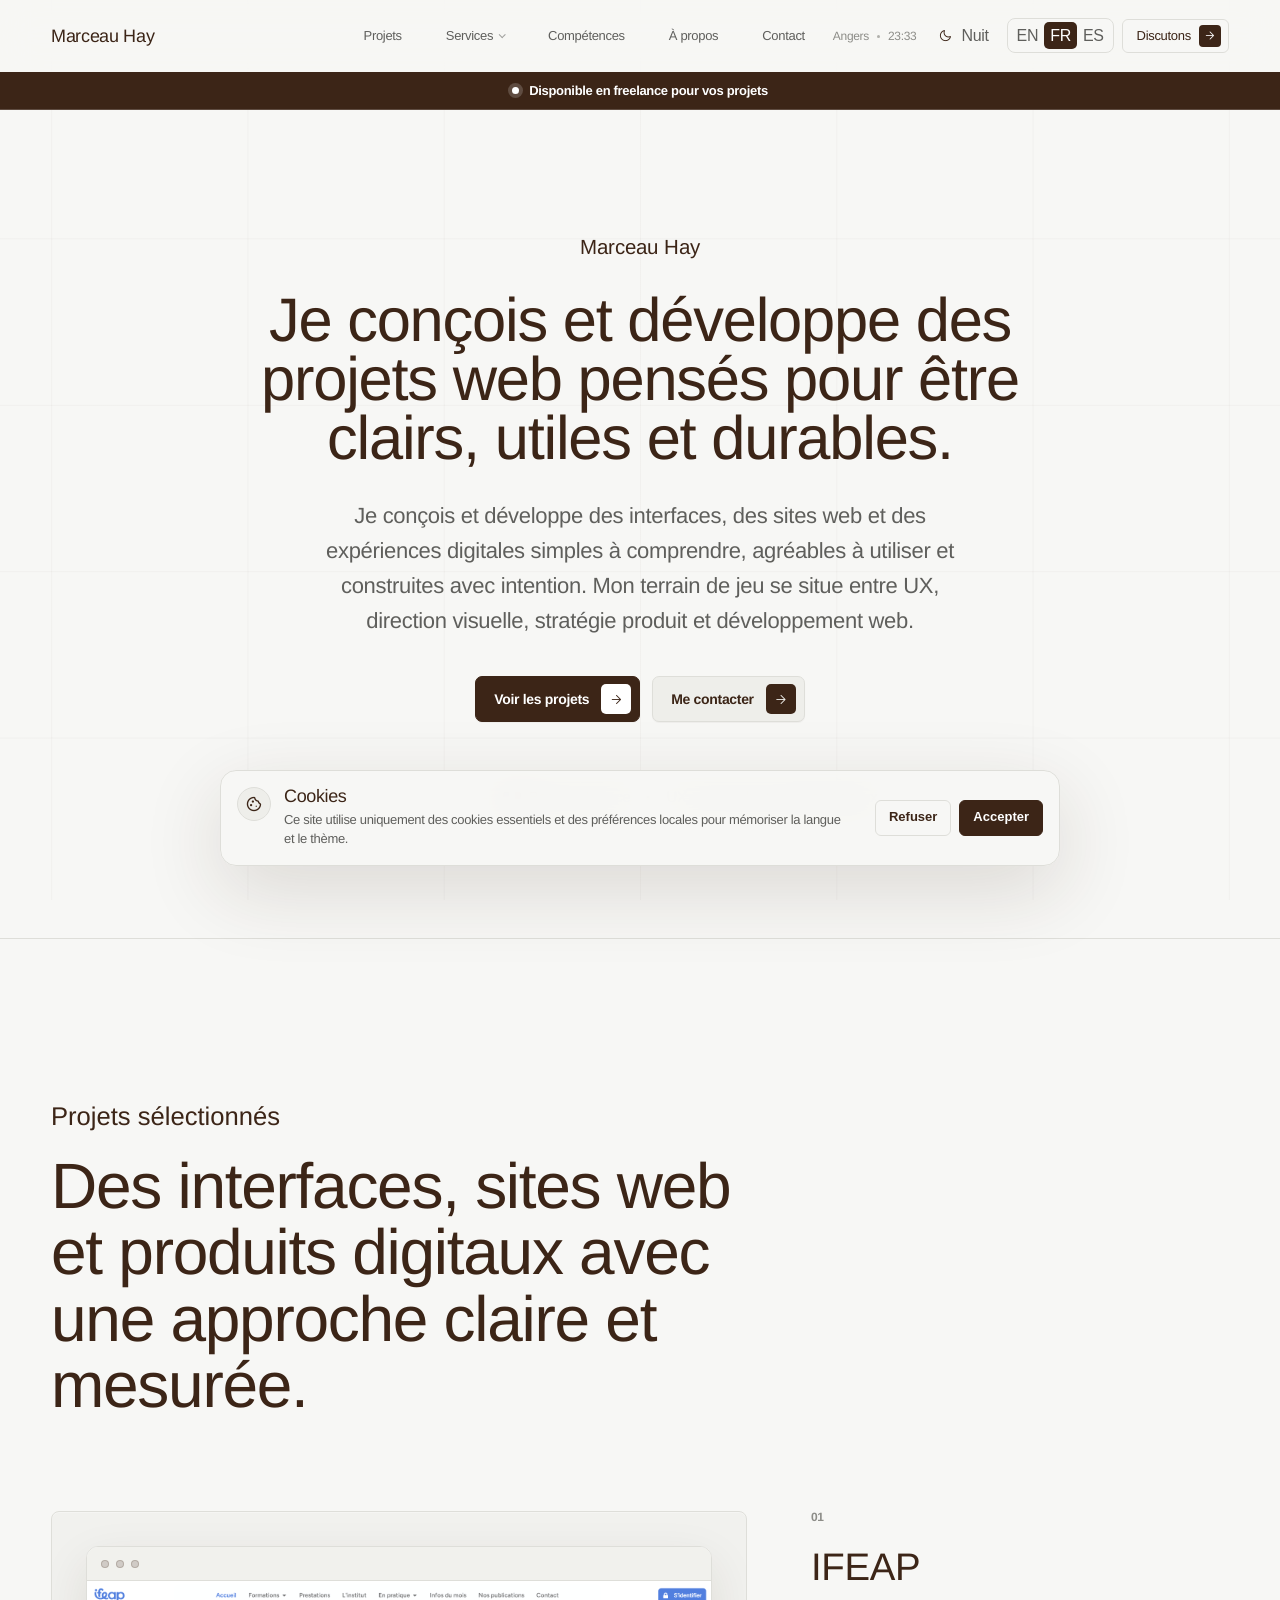
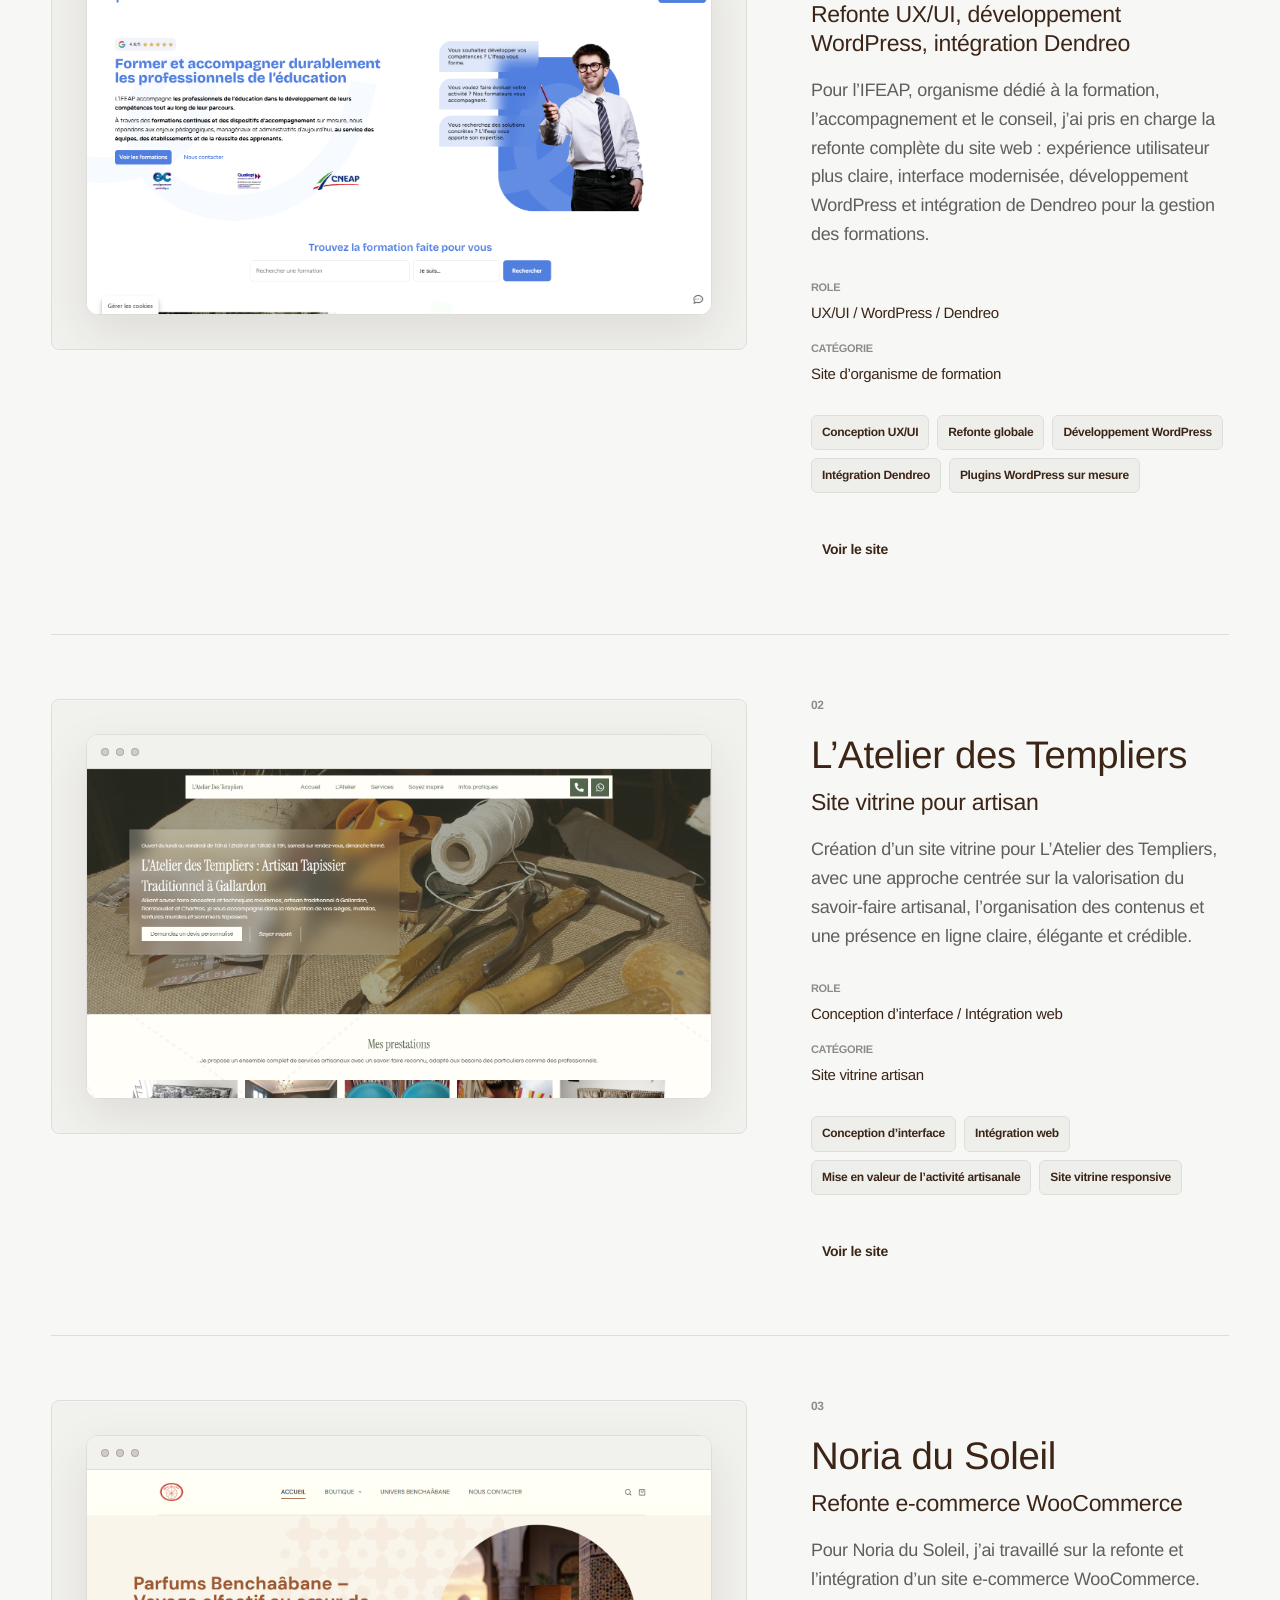
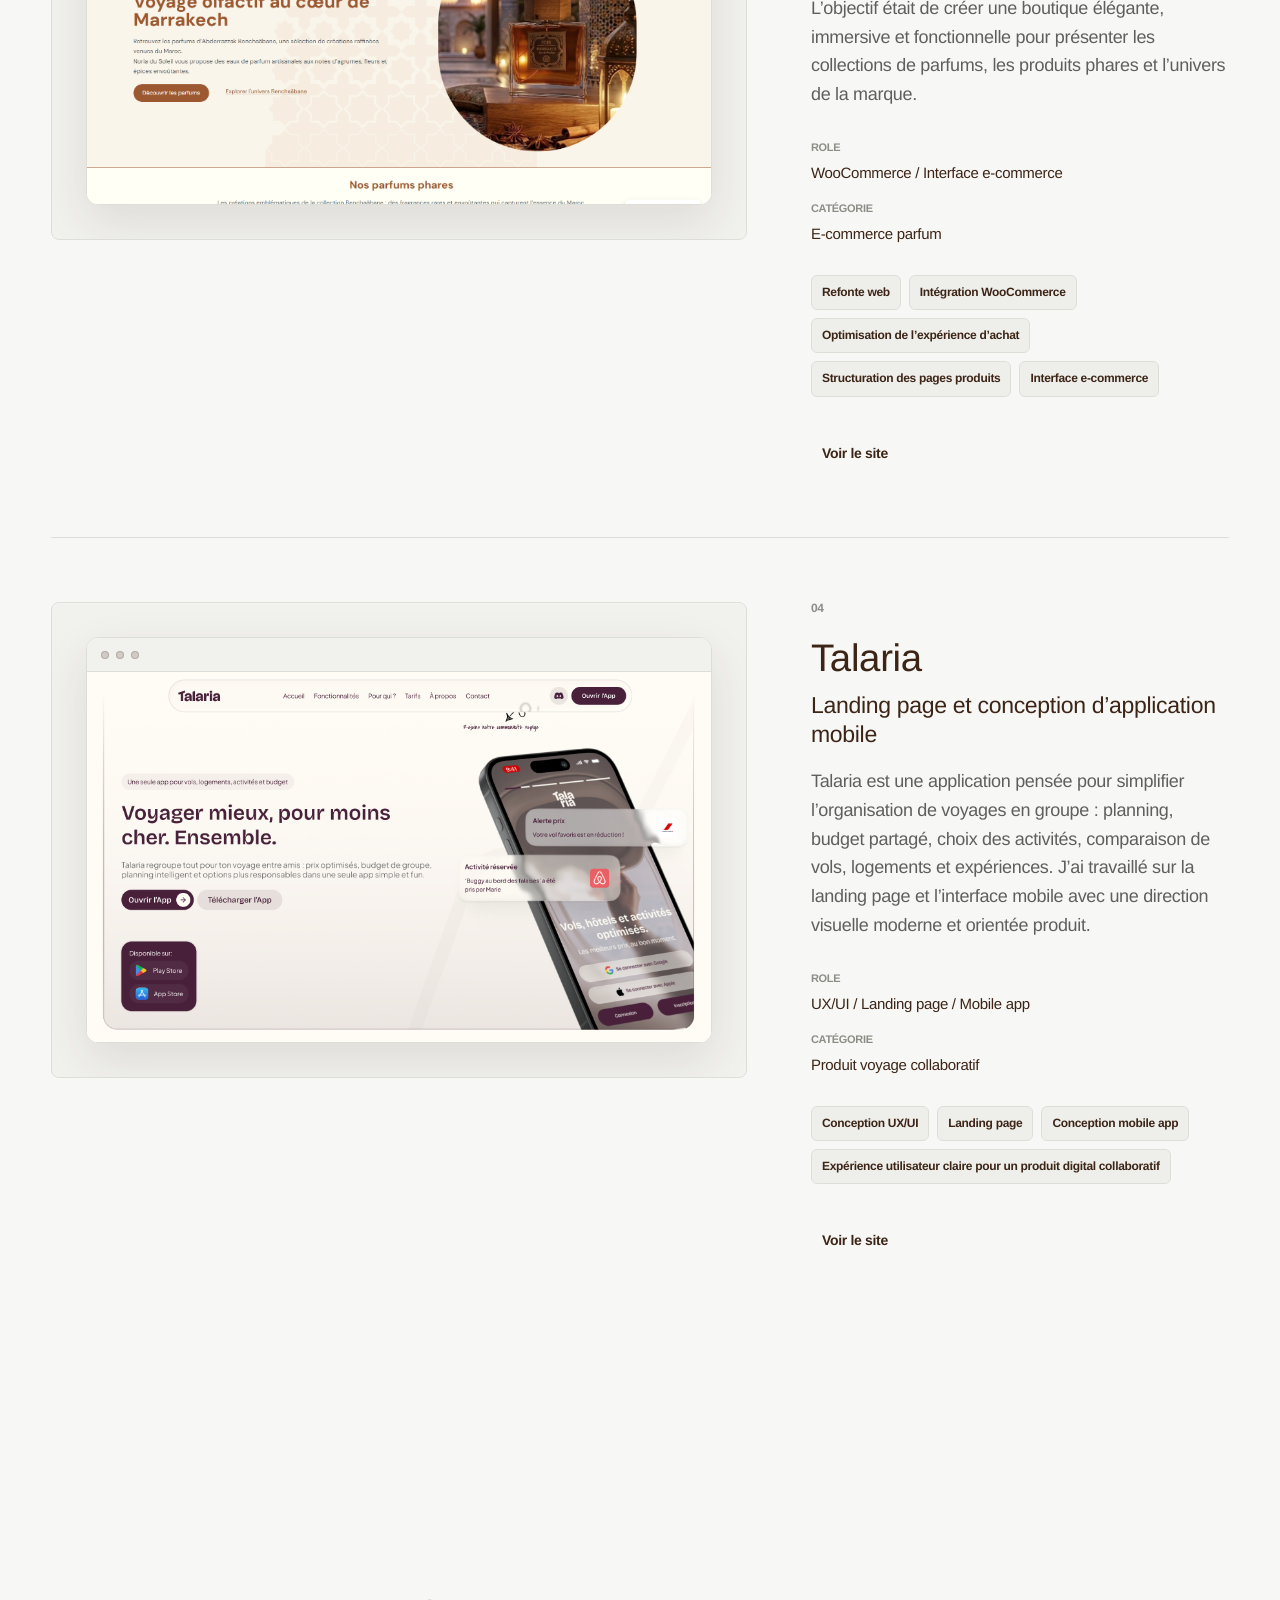
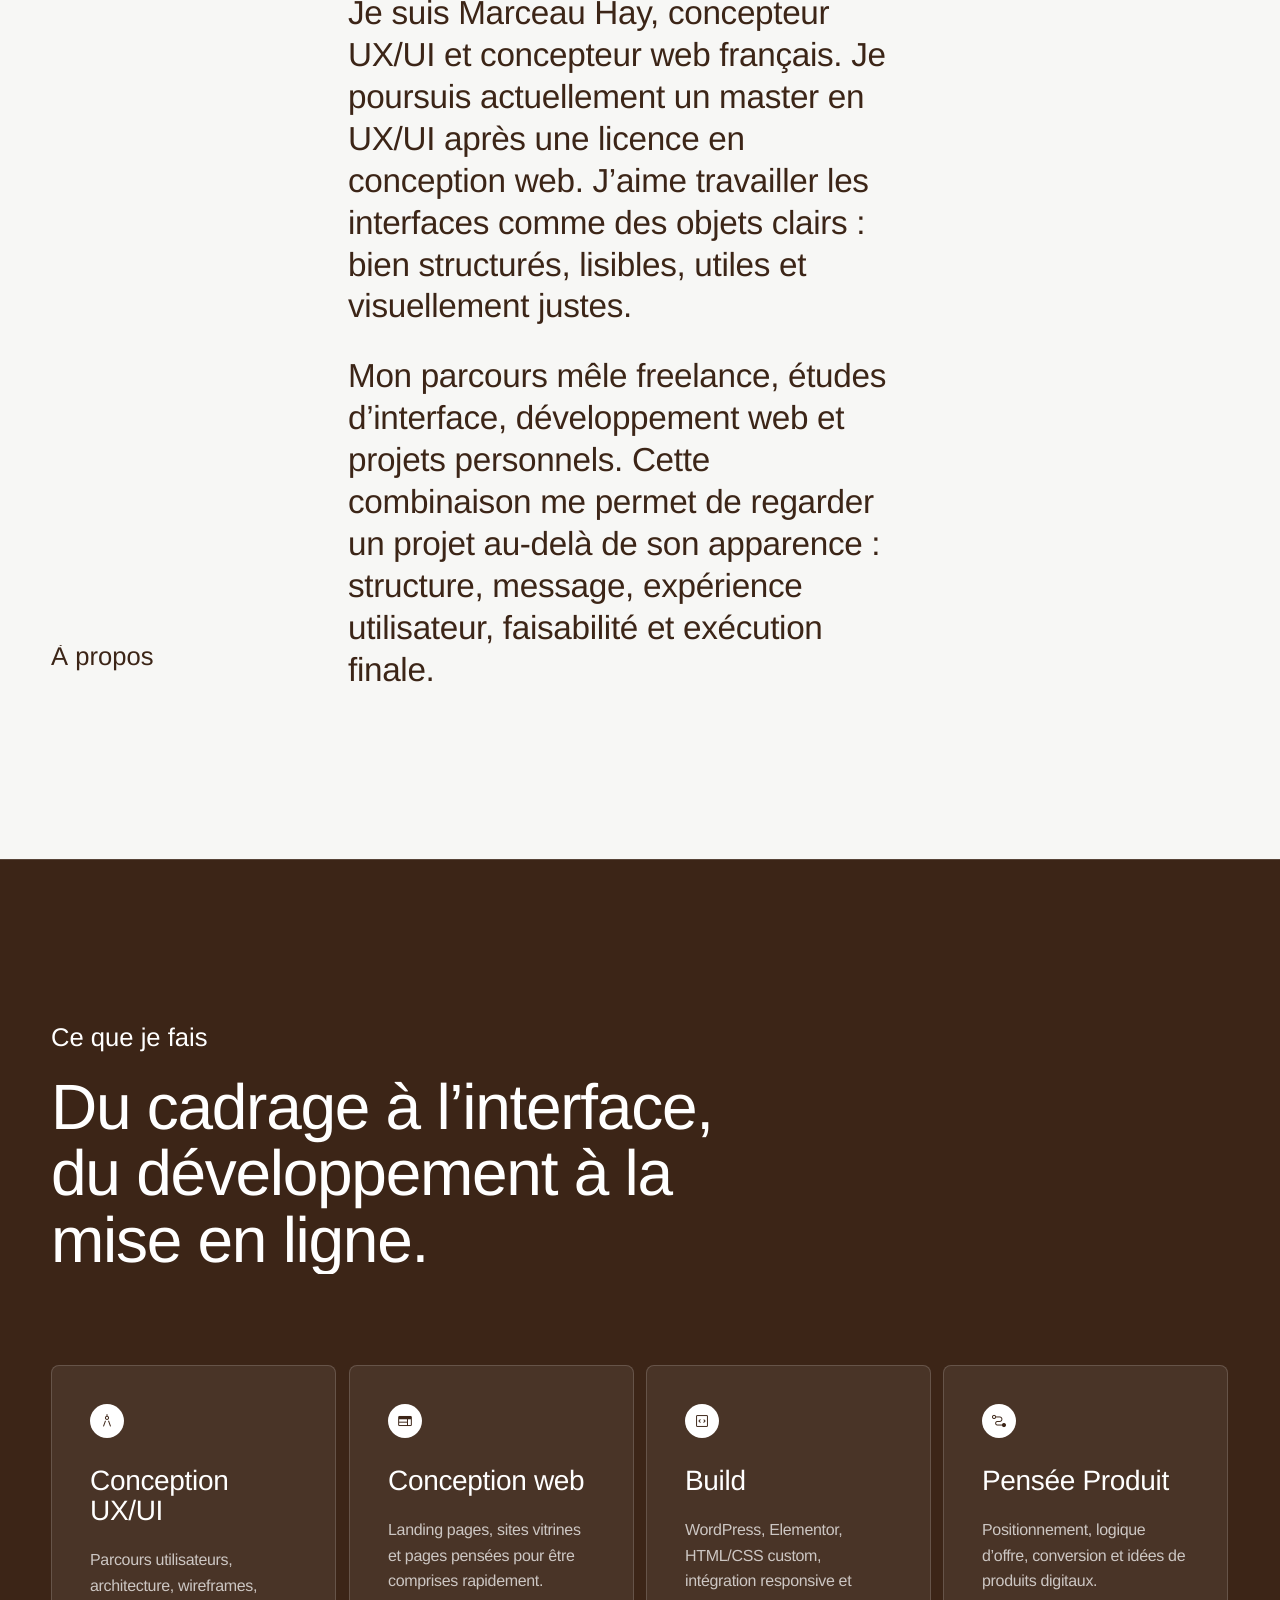
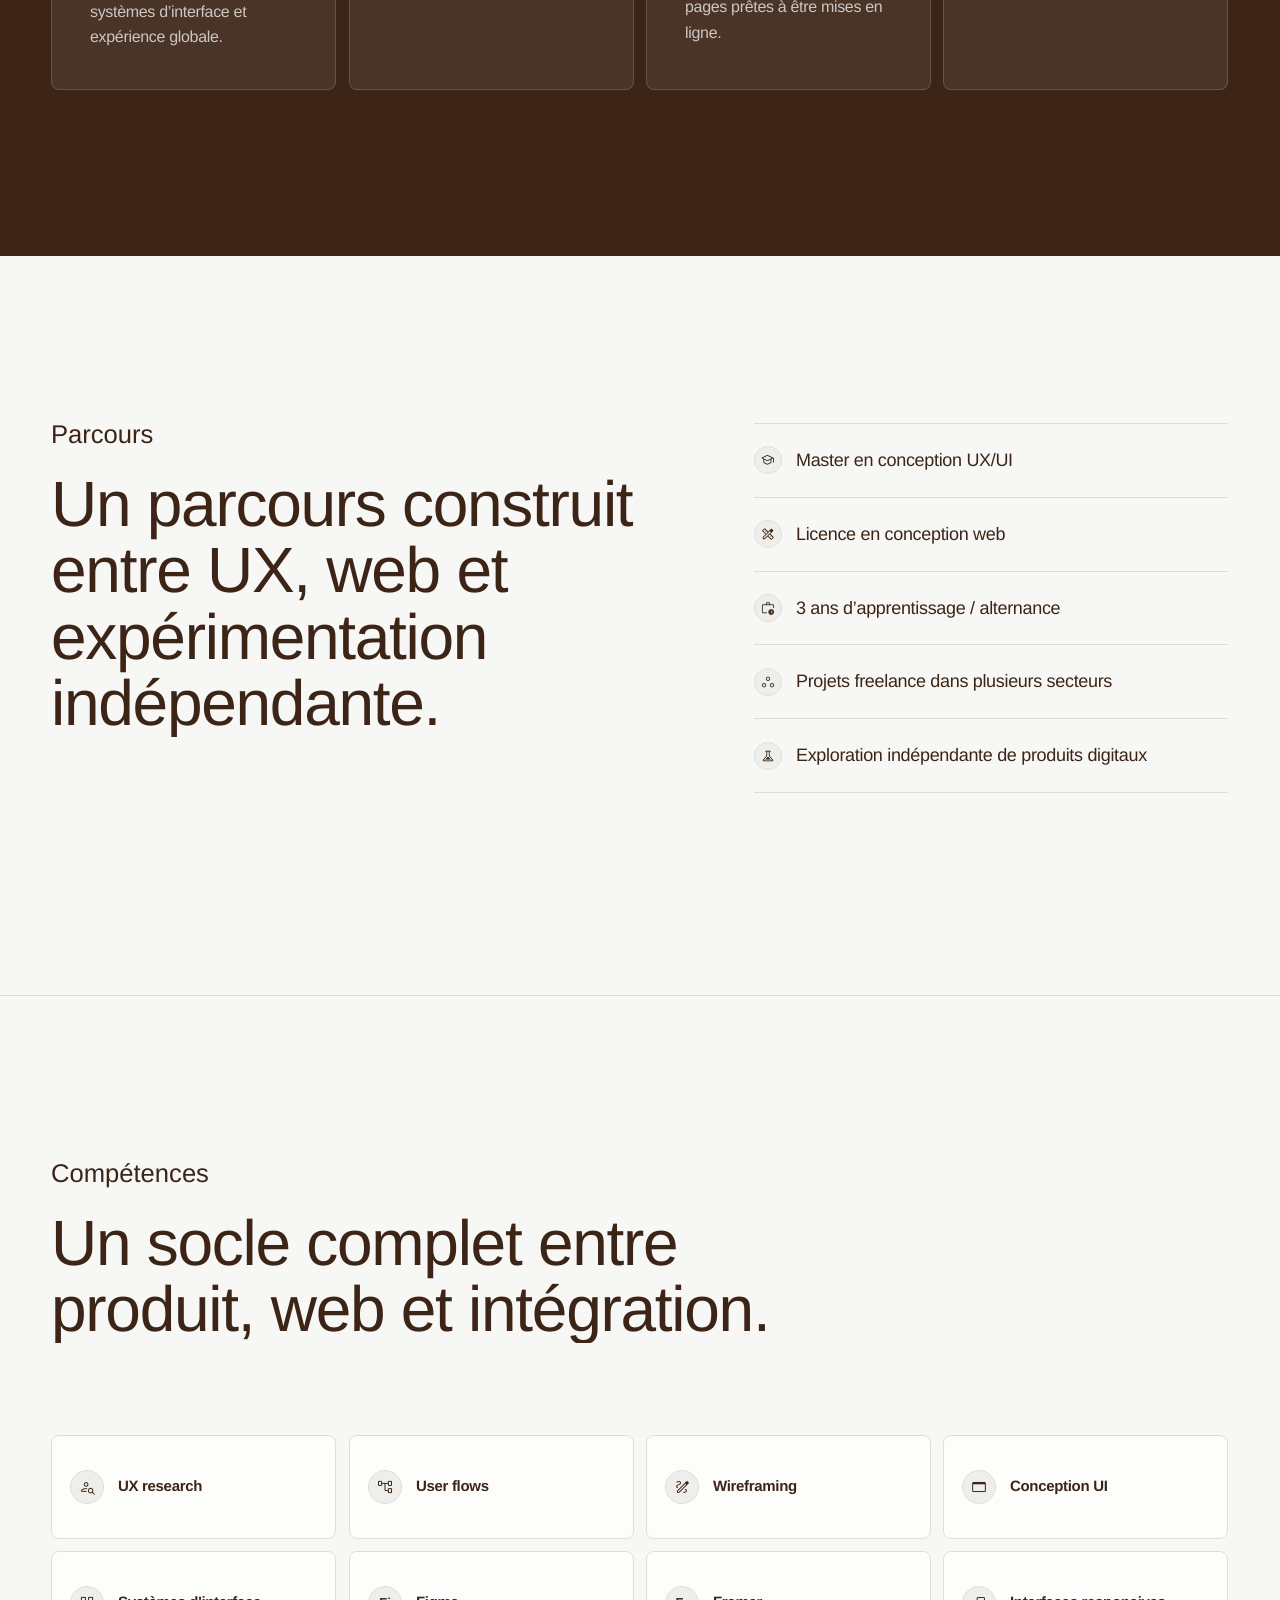
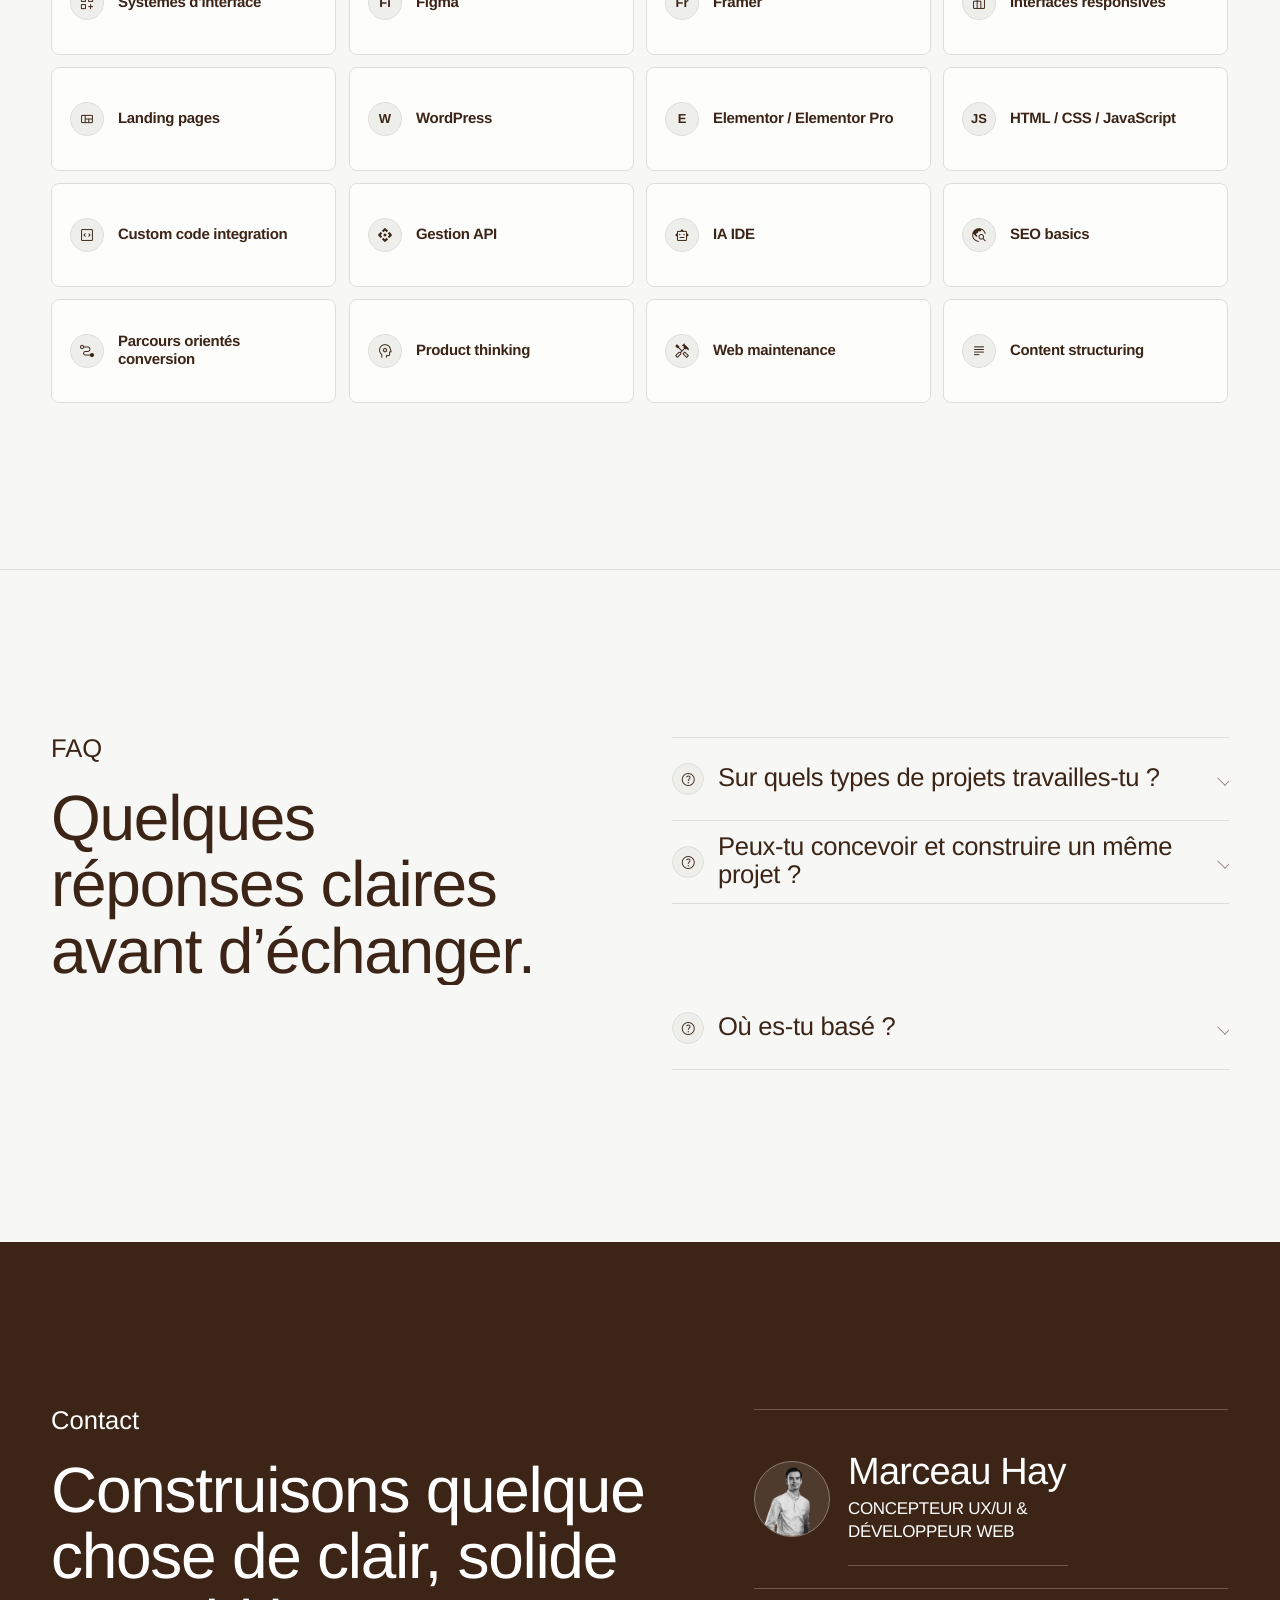
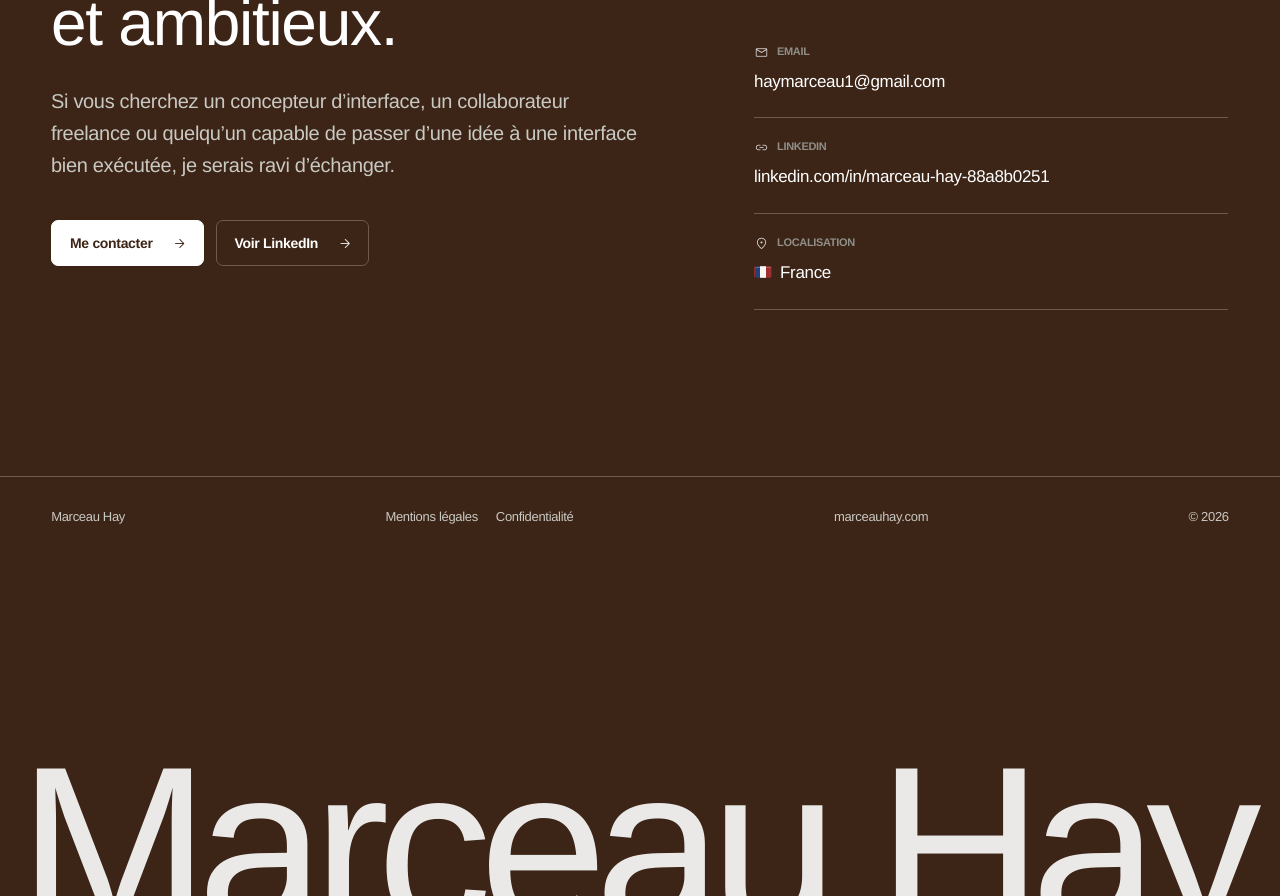
==== commit ceea395c: "Use Clash Grotesk typography sitewide" ====
--- a/index.html
+++ b/index.html
@@ -10,10 +10,6 @@
     <title>Marceau Hay - Concepteur UX/UI & Concepteur Web</title>
     <link rel="preconnect" href="https://fonts.googleapis.com" />
     <link rel="preconnect" href="https://fonts.gstatic.com" crossorigin />
-    <link
-      href="https://fonts.googleapis.com/css2?family=DM+Sans:opsz,wght@9..40,300;9..40,400;9..40,500;9..40,600;9..40,700&display=swap"
-      rel="stylesheet"
-    />
     <link
       href="https://fonts.googleapis.com/css2?family=Material+Symbols+Rounded:opsz,wght,FILL,GRAD@24,300,0,0"
       rel="stylesheet"
--- a/styles.css
+++ b/styles.css
@@ -1,5 +1,3 @@
-@import url("https://fonts.googleapis.com/css2?family=Caveat:wght@500;600&display=swap");
-
 :root {
   --background: #f7f7f5;
   --foreground: #3c2517;
@@ -121,7 +119,7 @@
   margin: 0;
   background: var(--bg);
   color: var(--ink);
-  font-family: "DM Sans", Arial, sans-serif;
+  font-family: "Clash Grotesk", Arial, sans-serif;
   font-size: 16px;
   line-height: 1.6;
   letter-spacing: -0.02em;
@@ -133,7 +131,7 @@
 h1,
 h2,
 h3 {
-  font-family: "Clash Grotesk", "DM Sans", Arial, sans-serif;
+  font-family: "Clash Grotesk", Arial, sans-serif;
 }
 
 body::before {
@@ -179,7 +177,7 @@
 
 .loader-name {
   display: block;
-  font-family: "Clash Grotesk", "DM Sans", Arial, sans-serif;
+  font-family: "Clash Grotesk", Arial, sans-serif;
   font-size: clamp(44px, 8vw, 118px);
   font-weight: 500;
   line-height: 0.95;
@@ -361,9 +359,9 @@
 .service-kicker {
   margin-bottom: 24px;
   color: var(--primary);
-  font-family: "Caveat", "DM Sans", sans-serif;
+  font-family: "Clash Grotesk", Arial, sans-serif;
   font-size: clamp(22px, 2.2vw, 30px);
-  font-weight: 600;
+  font-weight: 400;
   letter-spacing: 0;
   line-height: 1;
   text-transform: none;
@@ -590,7 +588,7 @@
 
 .brand {
   justify-self: start;
-  font-family: "Clash Grotesk", "DM Sans", Arial, sans-serif;
+  font-family: "Clash Grotesk", Arial, sans-serif;
   font-size: 18px;
   font-weight: 500;
   letter-spacing: -0.02em;
@@ -765,7 +763,7 @@
   margin-top: 0;
   max-width: 340px;
   color: var(--foreground);
-  font-family: "Clash Grotesk", "DM Sans", Arial, sans-serif;
+  font-family: "Clash Grotesk", Arial, sans-serif;
   font-size: 28px;
   font-weight: 500;
   line-height: 1.02;
@@ -892,7 +890,7 @@
 
 .mega-menu-item strong {
   color: var(--foreground);
-  font-family: "Clash Grotesk", "DM Sans", Arial, sans-serif;
+  font-family: "Clash Grotesk", Arial, sans-serif;
   font-size: 20px;
   font-weight: 500;
   line-height: 1.05;
@@ -952,7 +950,7 @@
 .mega-feature strong {
   position: relative;
   max-width: 190px;
-  font-family: "Clash Grotesk", "DM Sans", Arial, sans-serif;
+  font-family: "Clash Grotesk", Arial, sans-serif;
   font-size: 26px;
   font-weight: 500;
   line-height: 1;
@@ -1069,7 +1067,7 @@
   align-items: center;
   justify-content: space-between;
   padding: 15px 14px;
-  font-family: "Clash Grotesk", "DM Sans", sans-serif;
+  font-family: "Clash Grotesk", Arial, sans-serif;
   font-size: 22px;
   font-weight: 500;
 }
@@ -1078,7 +1076,7 @@
 .mobile-service-link::after {
   content: "->";
   color: var(--soft);
-  font-family: "DM Sans", sans-serif;
+  font-family: "Clash Grotesk", Arial, sans-serif;
   font-size: 12px;
   font-weight: 700;
   letter-spacing: 0;
@@ -1286,9 +1284,9 @@
 .eyebrow {
   margin-bottom: 22px;
   color: var(--primary);
-  font-family: "Caveat", "DM Sans", sans-serif;
+  font-family: "Clash Grotesk", Arial, sans-serif;
   font-size: clamp(21px, 2vw, 28px);
-  font-weight: 600;
+  font-weight: 400;
   letter-spacing: 0;
   line-height: 1;
   text-transform: none;
@@ -1333,7 +1331,7 @@
   max-width: 920px;
   margin-top: clamp(18px, 3vw, 34px);
   color: var(--charcoal);
-  font-family: "Clash Grotesk", "DM Sans", Arial, sans-serif;
+  font-family: "Clash Grotesk", Arial, sans-serif;
   font-size: clamp(30px, 4.8vw, 68px);
   font-weight: 500;
   line-height: 0.96;
@@ -1957,7 +1955,7 @@
   align-items: center;
   gap: 14px;
   color: var(--foreground);
-  font-family: "Clash Grotesk", "DM Sans", Arial, sans-serif;
+  font-family: "Clash Grotesk", Arial, sans-serif;
   font-size: clamp(21px, 2vw, 28px);
   font-weight: 500;
   line-height: 1.08;
@@ -2263,7 +2261,7 @@
 }
 
 .skill-logo {
-  font-family: "Clash Grotesk", "DM Sans", Arial, sans-serif;
+  font-family: "Clash Grotesk", Arial, sans-serif;
   font-size: 13px;
   font-weight: 600;
   letter-spacing: 0;
@@ -2425,7 +2423,7 @@
 
 .contact-profile-copy strong {
   color: var(--surface);
-  font-family: "Clash Grotesk", "DM Sans", Arial, sans-serif;
+  font-family: "Clash Grotesk", Arial, sans-serif;
   font-size: clamp(28px, 3vw, 38px);
   font-weight: 500;
   line-height: 0.96;
@@ -2495,7 +2493,7 @@
   bottom: -0.18em;
   z-index: 0;
   color: var(--surface);
-  font-family: "Clash Grotesk", "DM Sans", Arial, sans-serif;
+  font-family: "Clash Grotesk", Arial, sans-serif;
   font-size: clamp(86px, 18vw, 260px);
   font-weight: 500;
   line-height: 0.78;
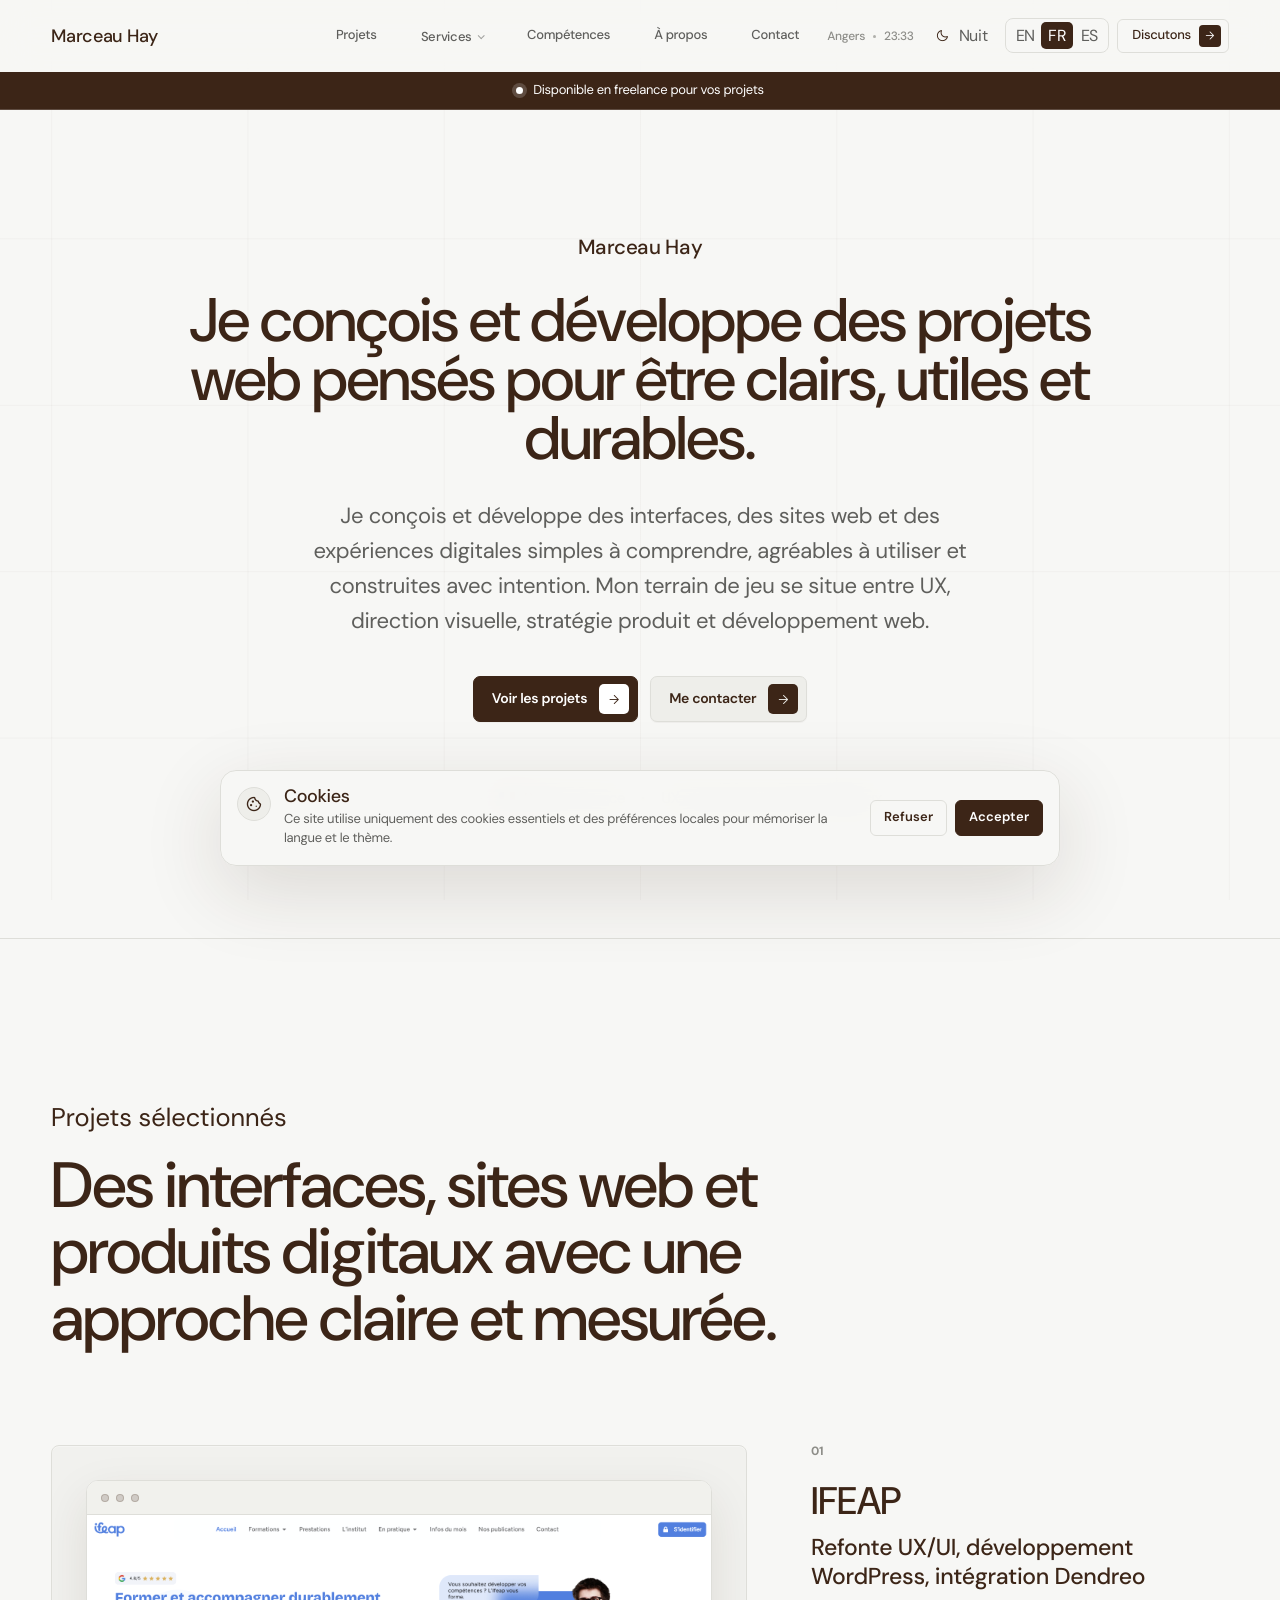
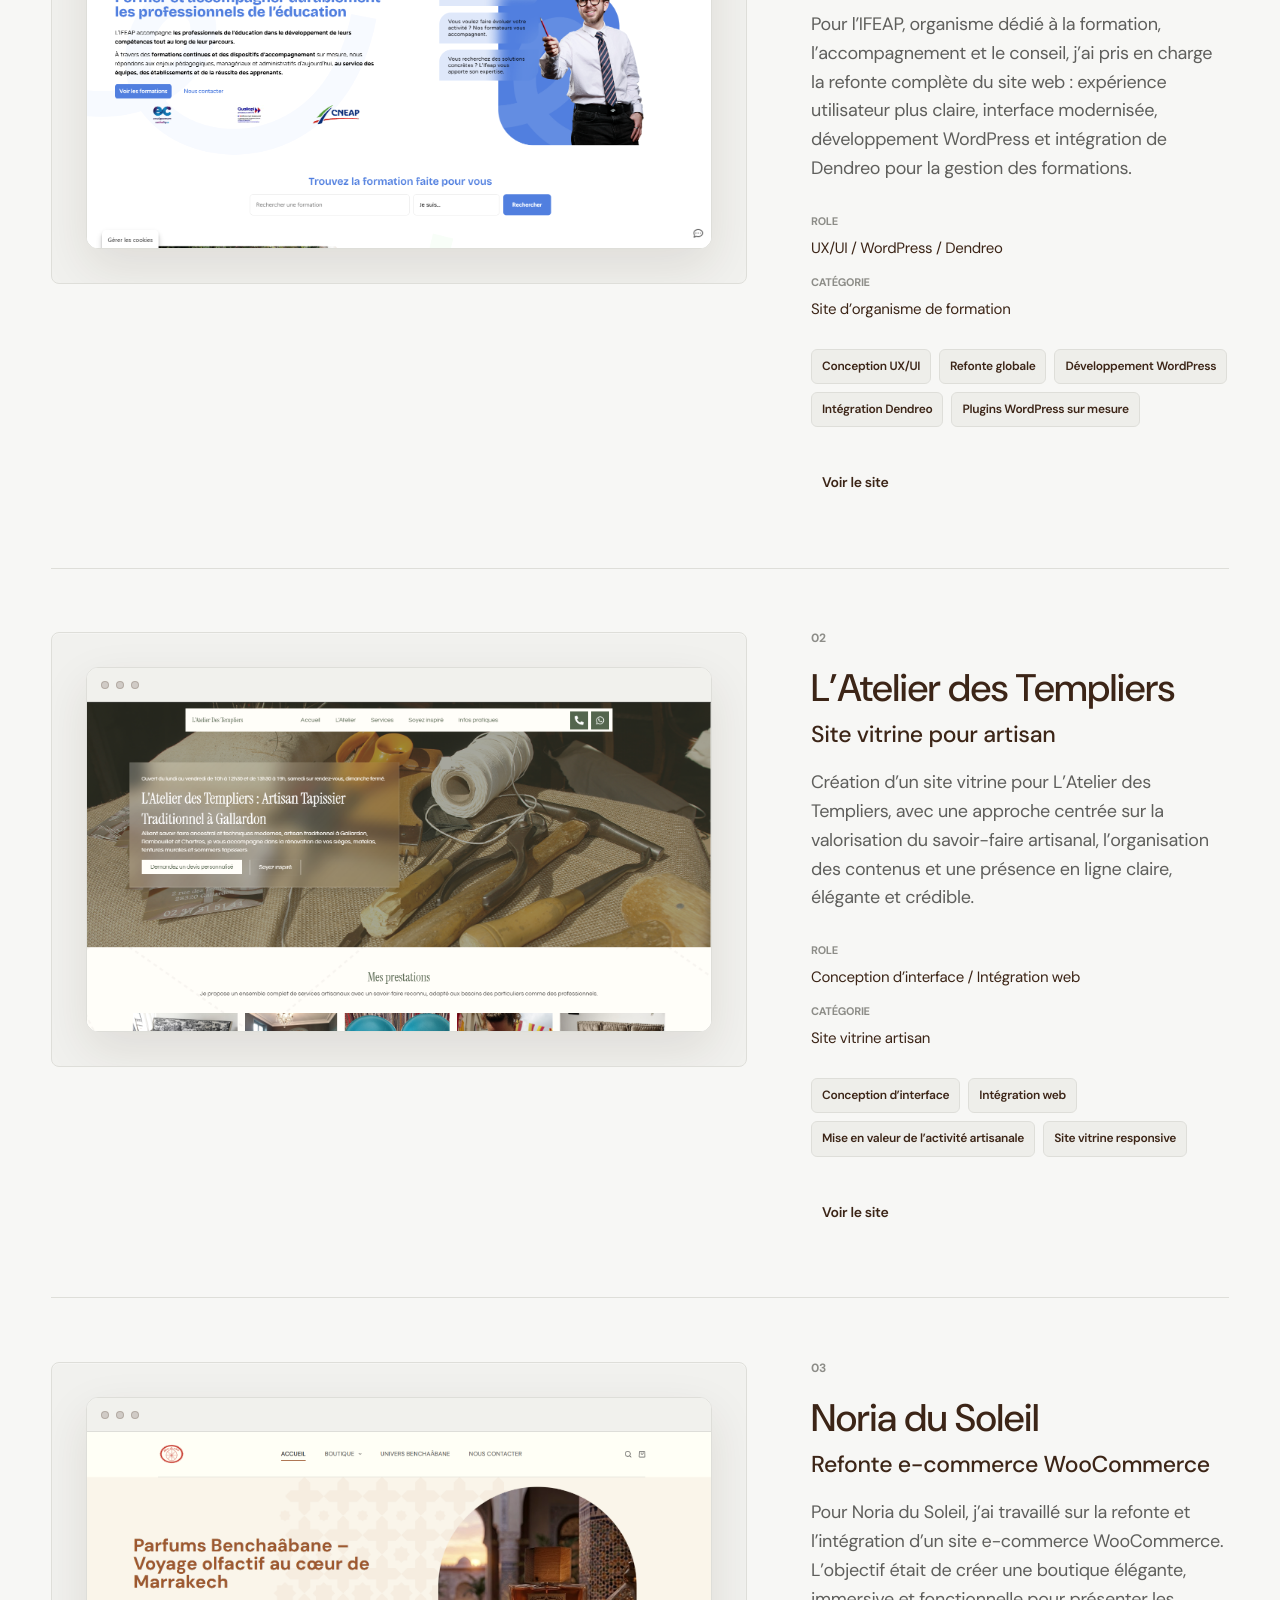
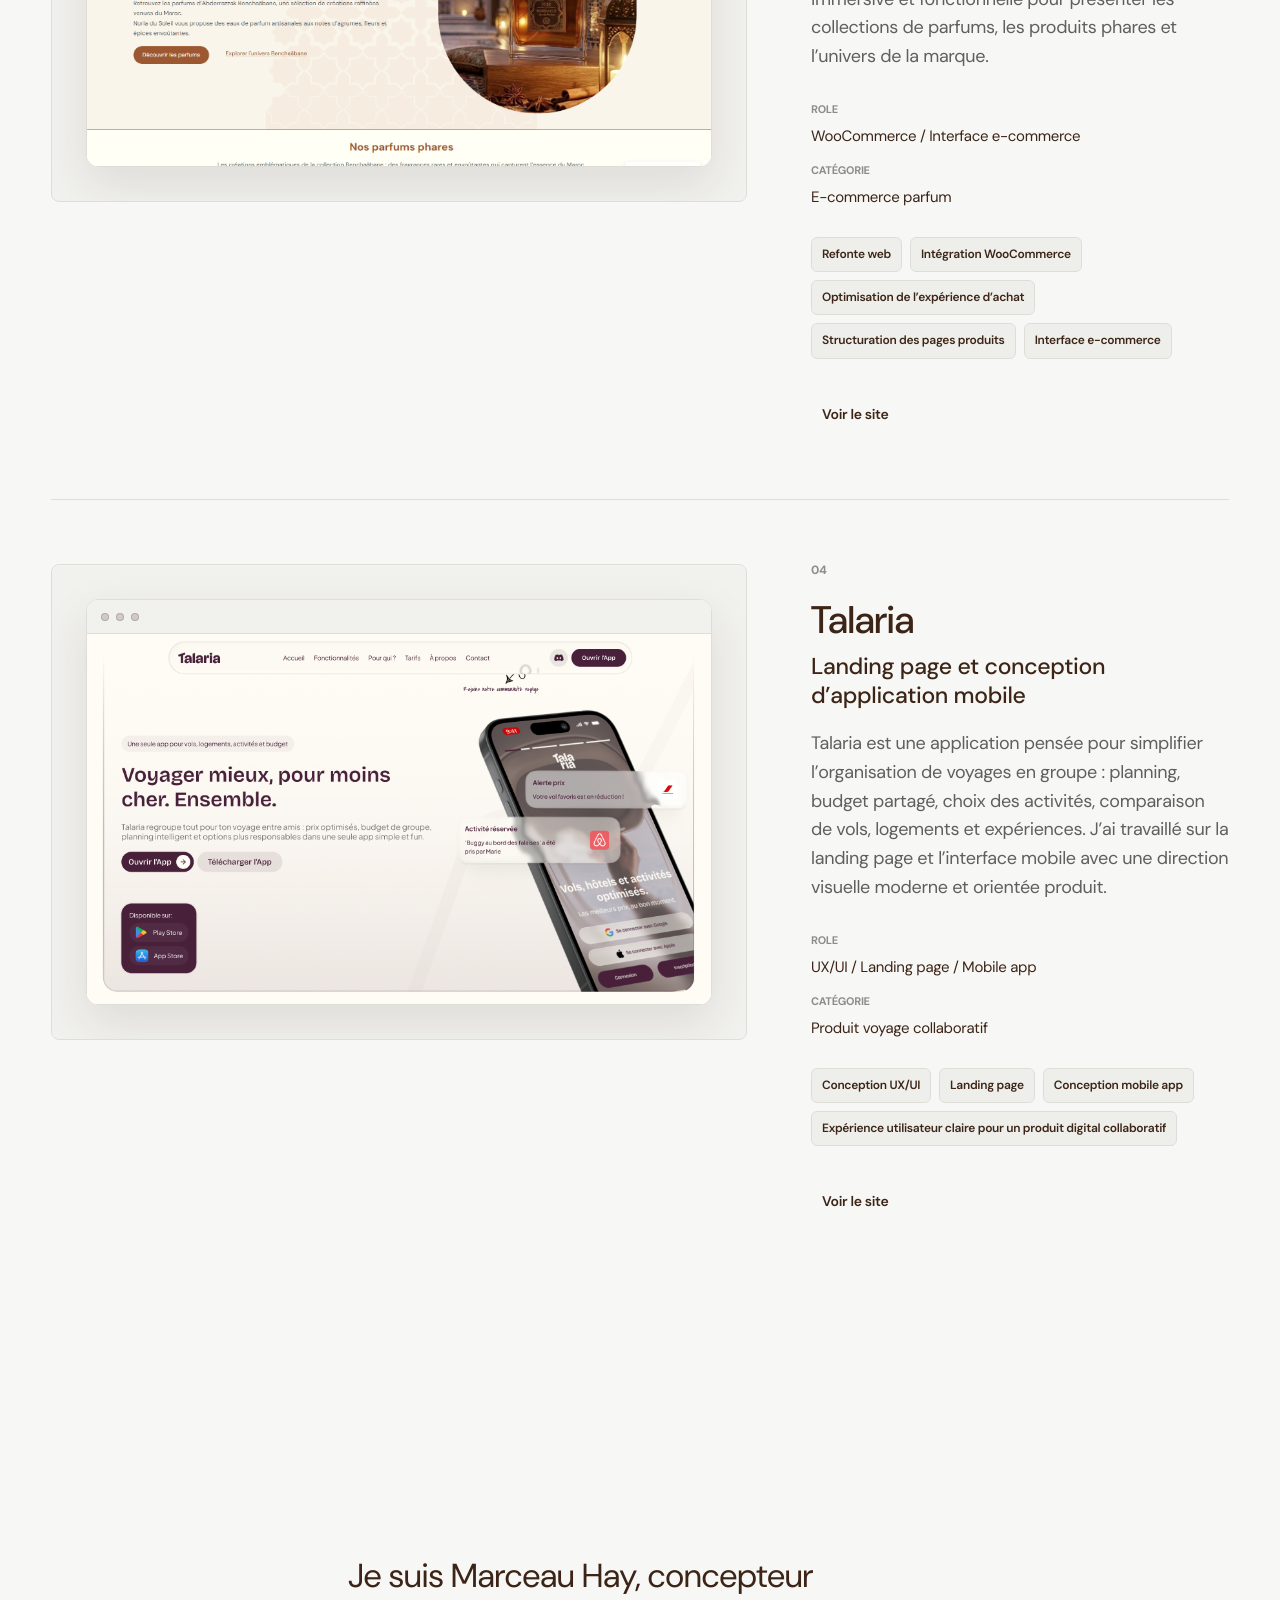
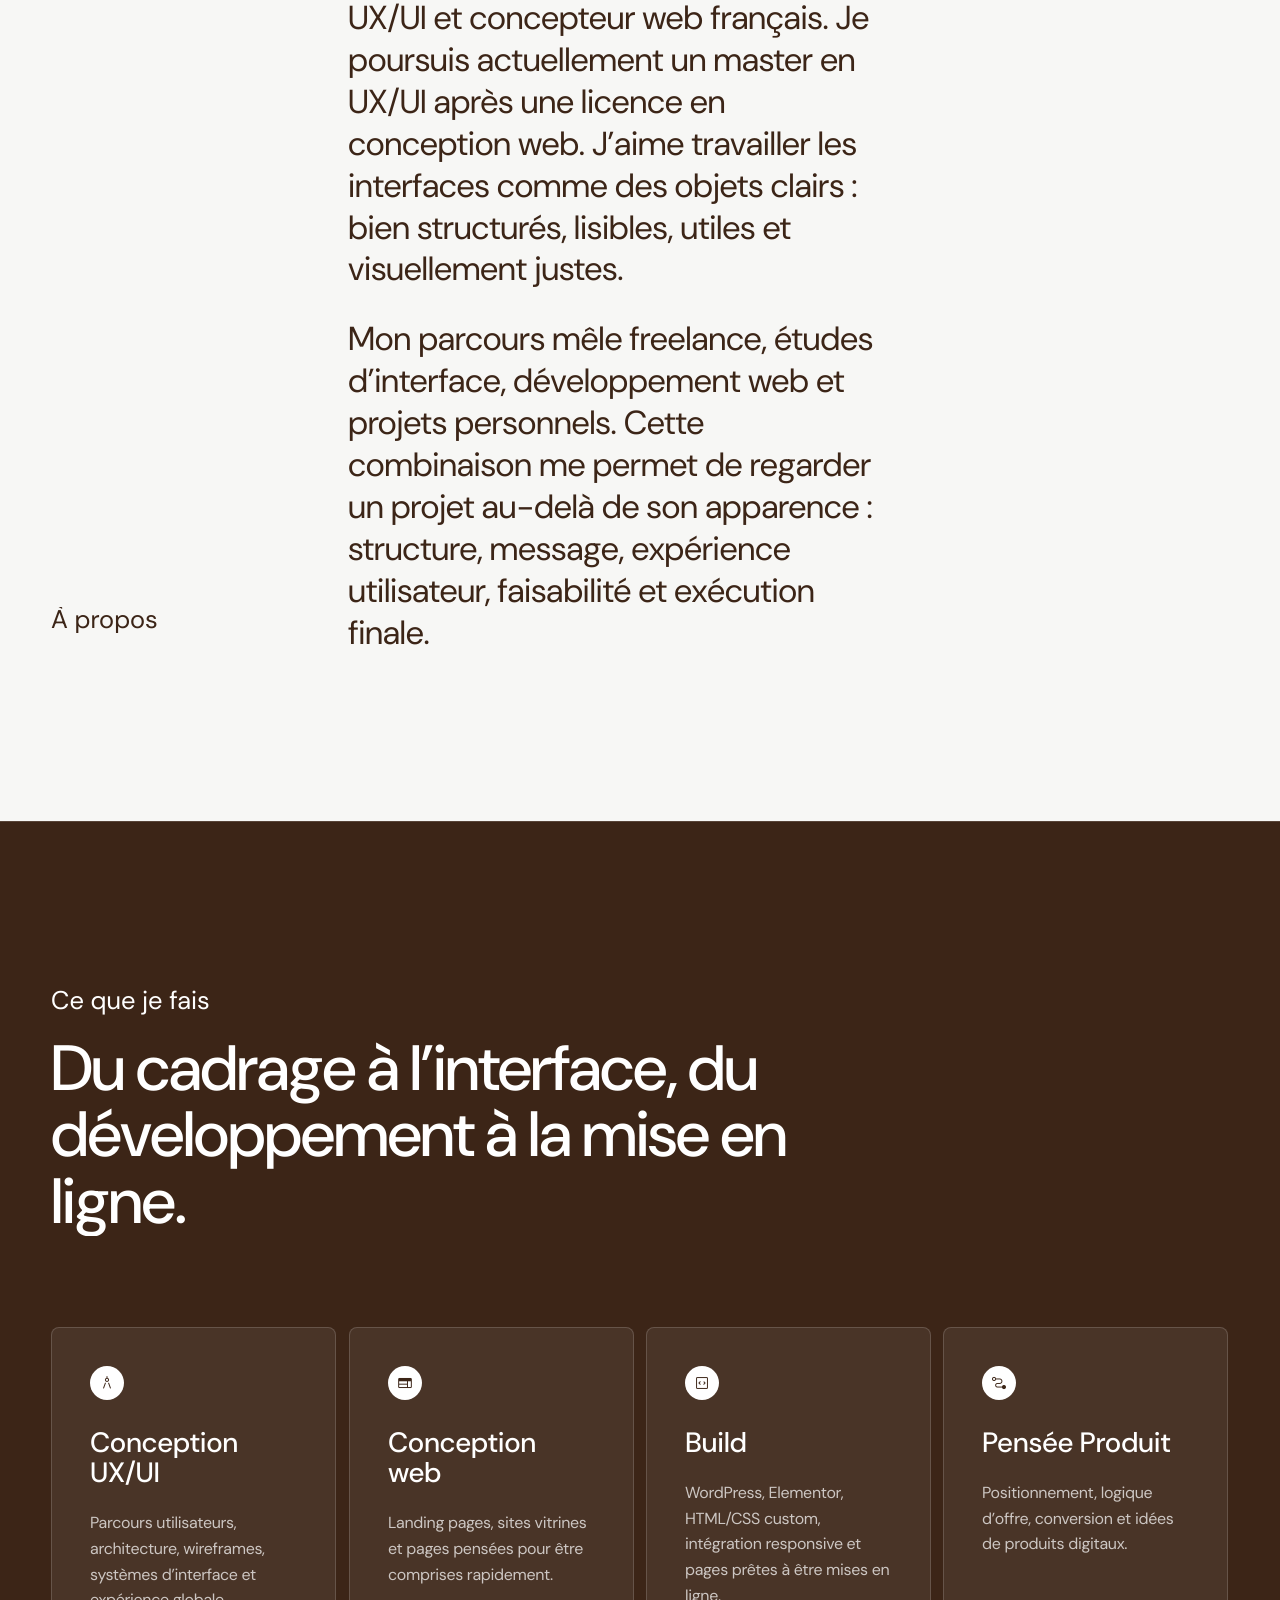
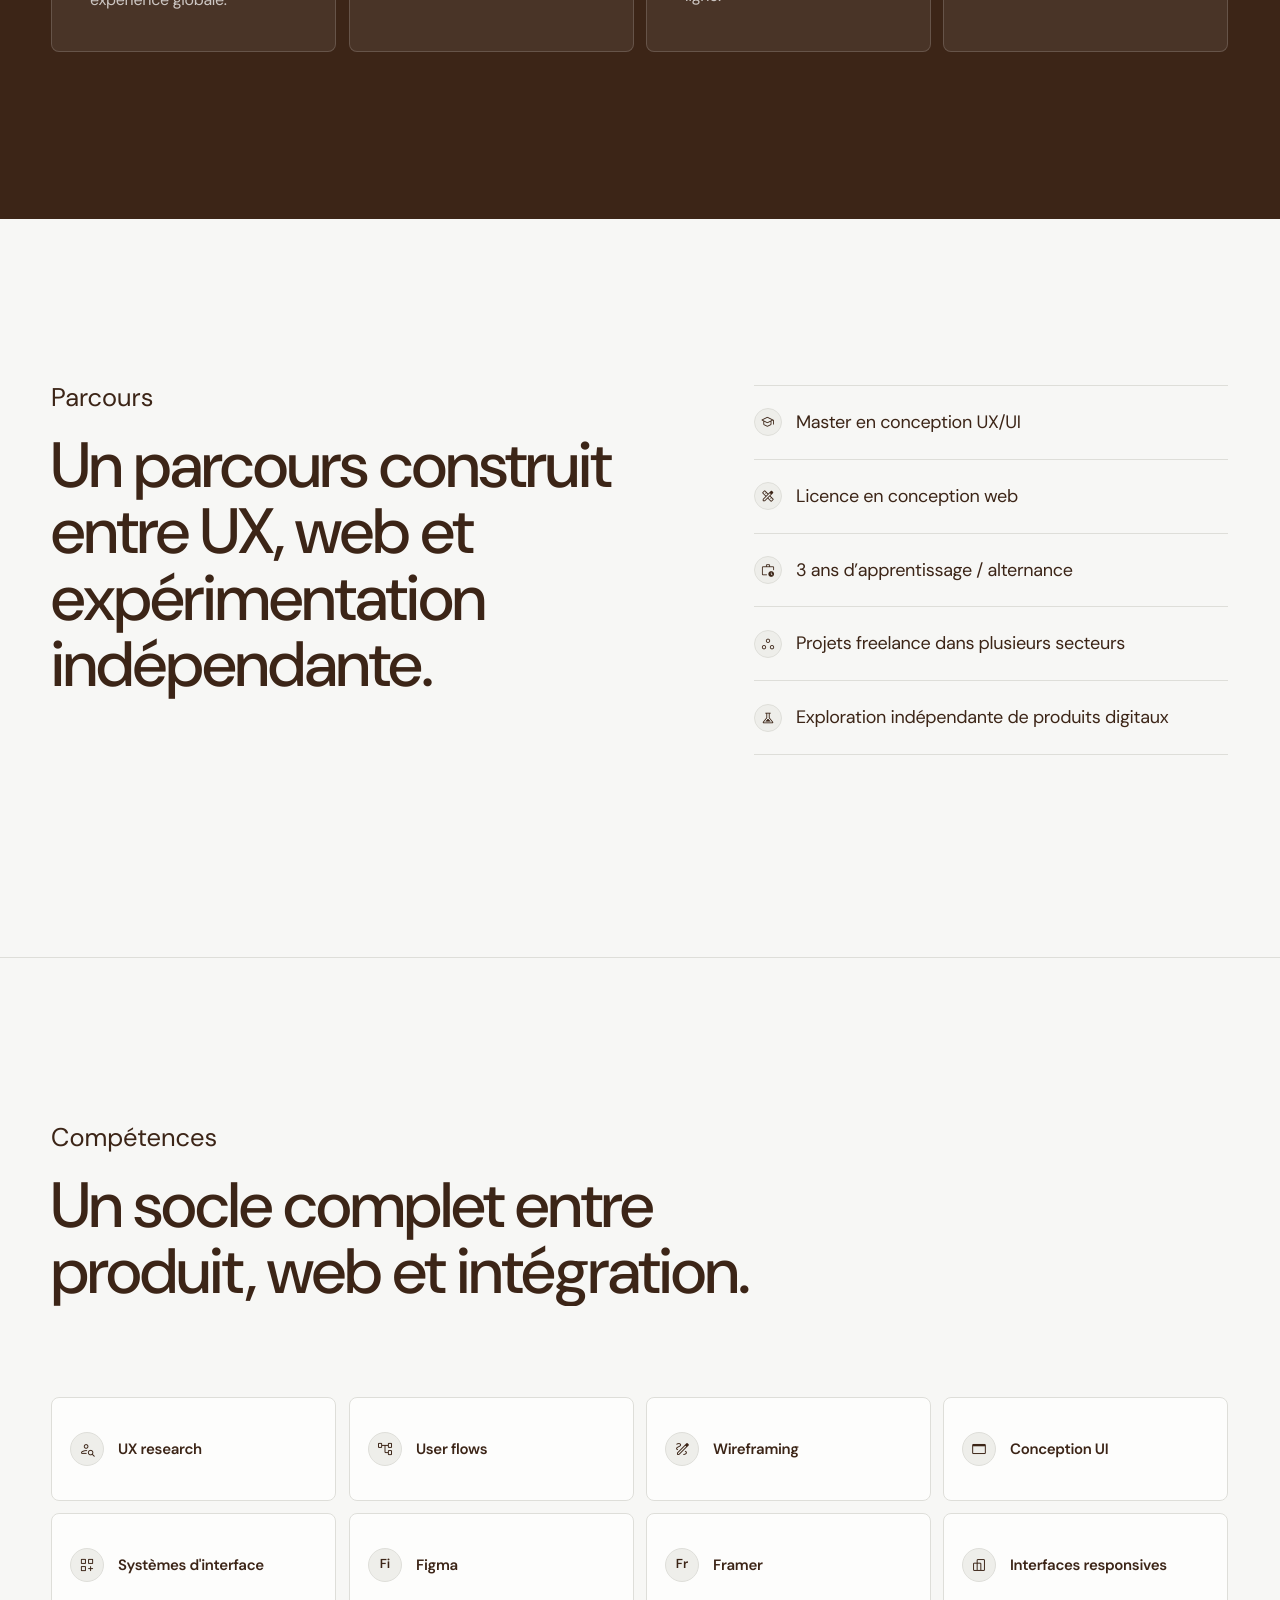
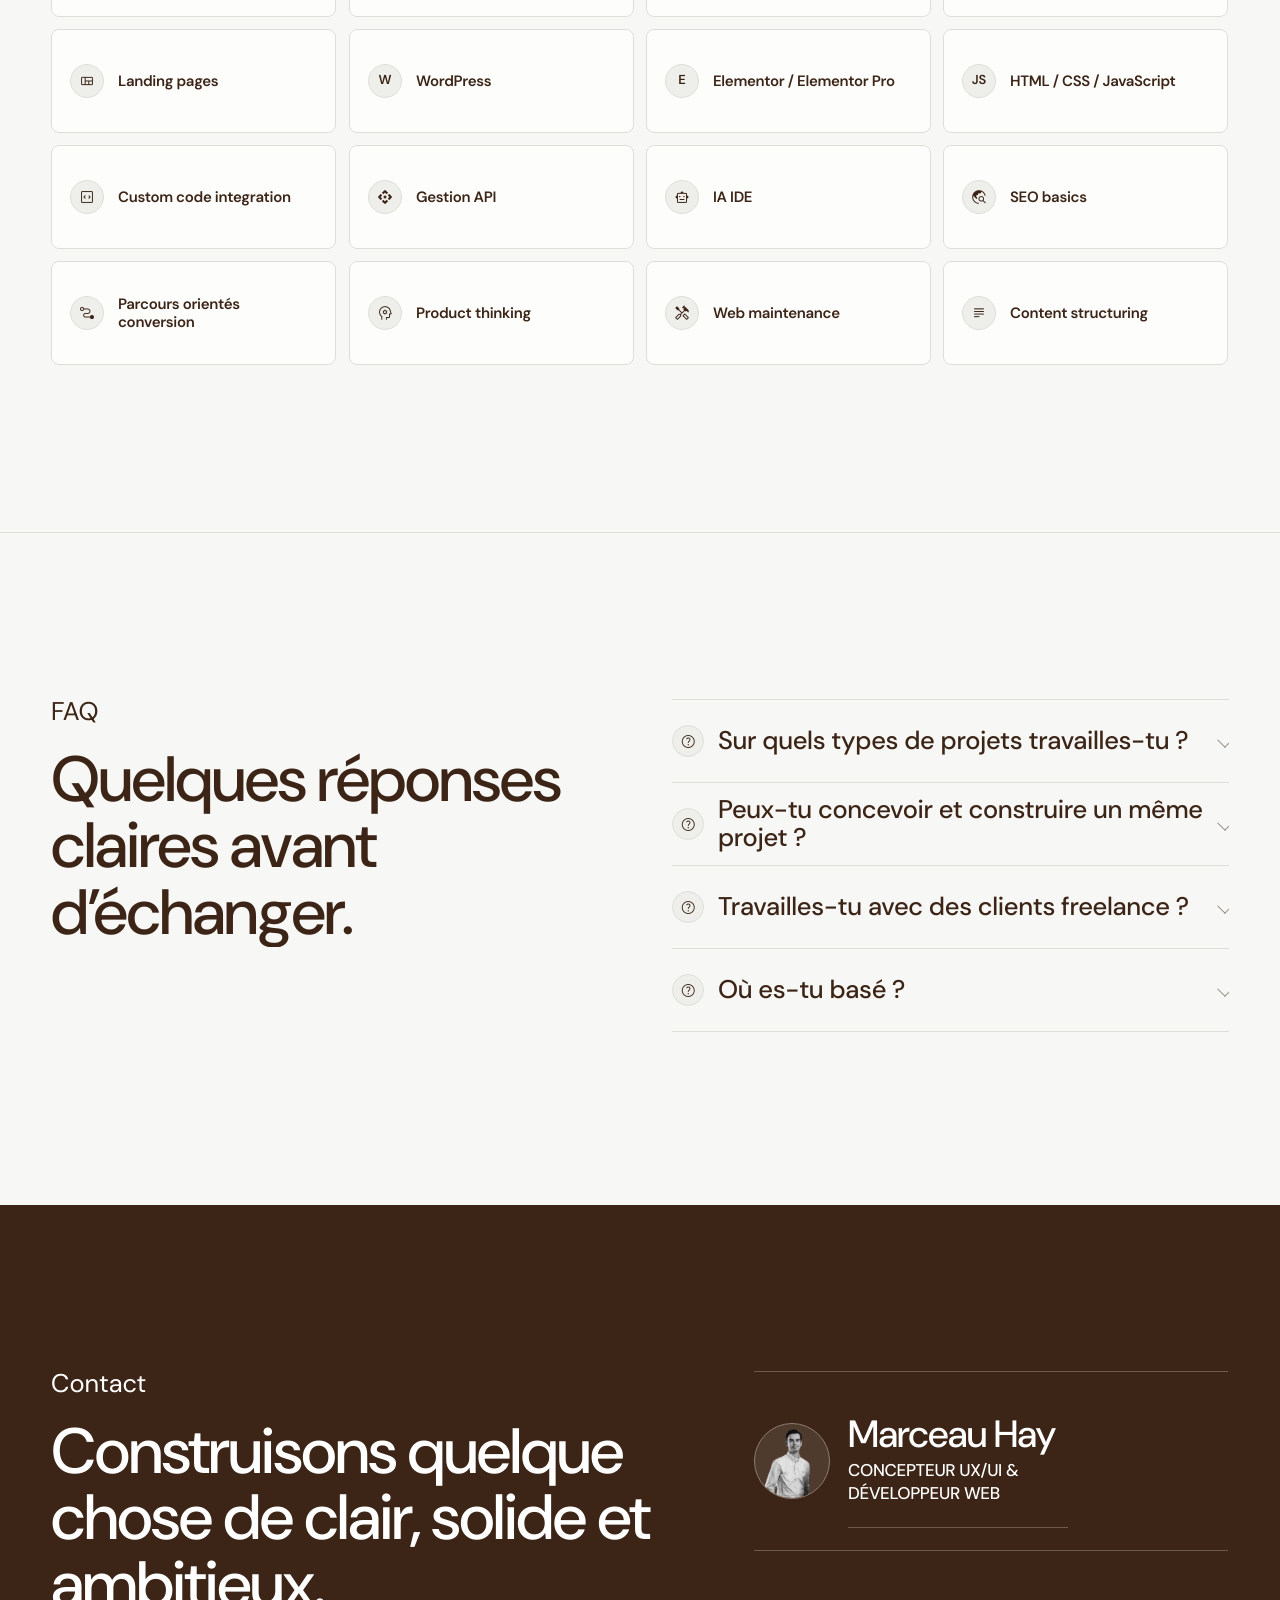
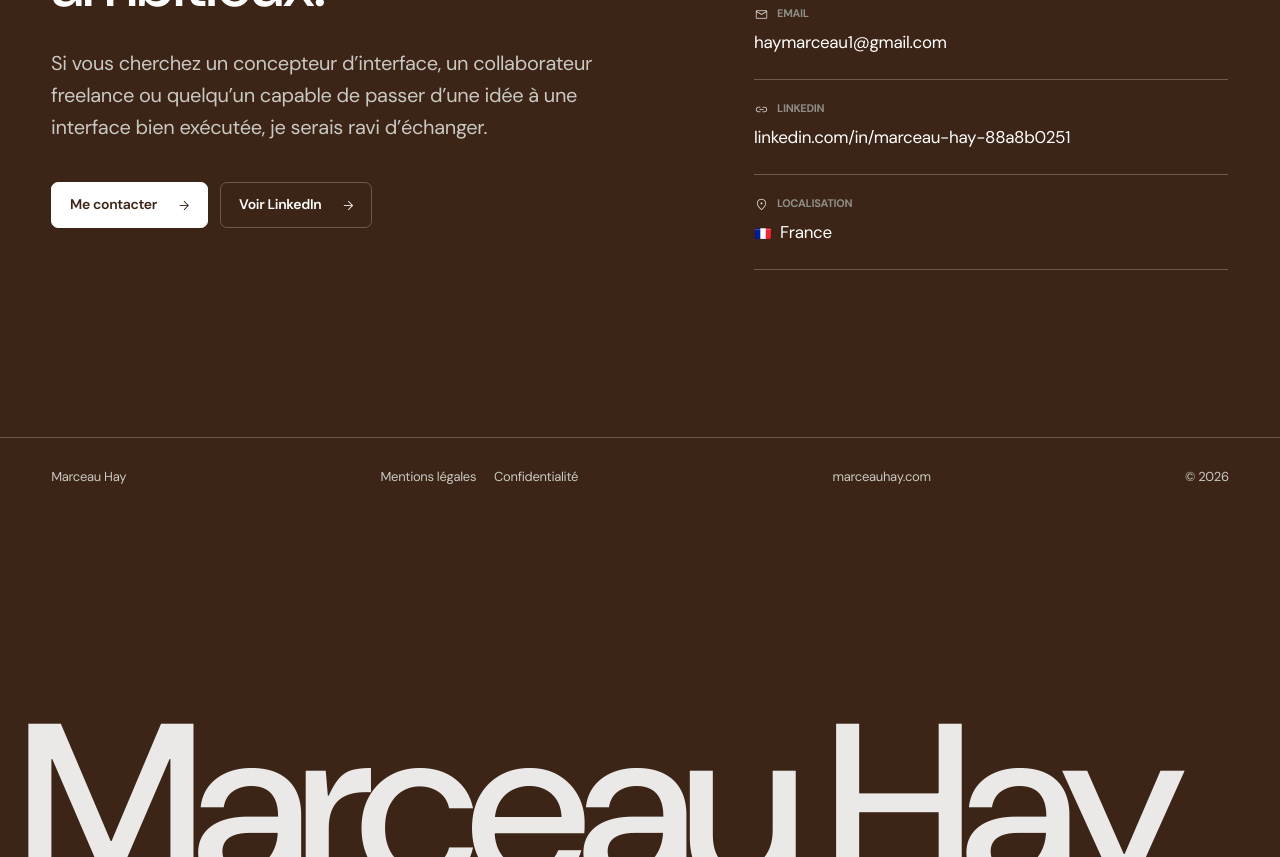
==== commit 9f689618: "Refine typography and site icons" ====
--- a/index.html
+++ b/index.html
@@ -8,8 +8,13 @@
       content="Marceau Hay est concepteur UX/UI, concepteur web et développeur web basé en France."
     />
     <title>Marceau Hay - Concepteur UX/UI & Concepteur Web</title>
+    <link rel="icon" href="favicon.svg" type="image/svg+xml" />
     <link rel="preconnect" href="https://fonts.googleapis.com" />
     <link rel="preconnect" href="https://fonts.gstatic.com" crossorigin />
+    <link
+      href="https://fonts.googleapis.com/css2?family=DM+Sans:opsz,wght@9..40,300;9..40,400;9..40,500;9..40,600;9..40,700&display=swap"
+      rel="stylesheet"
+    />
     <link
       href="https://fonts.googleapis.com/css2?family=Material+Symbols+Rounded:opsz,wght,FILL,GRAD@24,300,0,0"
       rel="stylesheet"
--- a/styles.css
+++ b/styles.css
@@ -119,7 +119,7 @@
   margin: 0;
   background: var(--bg);
   color: var(--ink);
-  font-family: "Clash Grotesk", Arial, sans-serif;
+  font-family: "DM Sans", Arial, sans-serif;
   font-size: 16px;
   line-height: 1.6;
   letter-spacing: -0.02em;
@@ -131,7 +131,7 @@
 h1,
 h2,
 h3 {
-  font-family: "Clash Grotesk", Arial, sans-serif;
+  font-family: "Clash Grotesk", "DM Sans", Arial, sans-serif;
 }
 
 body::before {
@@ -177,7 +177,7 @@
 
 .loader-name {
   display: block;
-  font-family: "Clash Grotesk", Arial, sans-serif;
+  font-family: "Clash Grotesk", "DM Sans", Arial, sans-serif;
   font-size: clamp(44px, 8vw, 118px);
   font-weight: 500;
   line-height: 0.95;
@@ -359,7 +359,7 @@
 .service-kicker {
   margin-bottom: 24px;
   color: var(--primary);
-  font-family: "Clash Grotesk", Arial, sans-serif;
+  font-family: "Clash Grotesk", "DM Sans", Arial, sans-serif;
   font-size: clamp(22px, 2.2vw, 30px);
   font-weight: 400;
   letter-spacing: 0;
@@ -563,7 +563,7 @@
   background: var(--primary);
   border-bottom: 1px solid color-mix(in srgb, var(--primary) 82%, white);
   font-size: 13px;
-  font-weight: 600;
+  font-weight: 400;
   line-height: 1.2;
   text-align: center;
 }
@@ -588,7 +588,7 @@
 
 .brand {
   justify-self: start;
-  font-family: "Clash Grotesk", Arial, sans-serif;
+  font-family: "Clash Grotesk", "DM Sans", Arial, sans-serif;
   font-size: 18px;
   font-weight: 500;
   letter-spacing: -0.02em;
@@ -763,7 +763,7 @@
   margin-top: 0;
   max-width: 340px;
   color: var(--foreground);
-  font-family: "Clash Grotesk", Arial, sans-serif;
+  font-family: "Clash Grotesk", "DM Sans", Arial, sans-serif;
   font-size: 28px;
   font-weight: 500;
   line-height: 1.02;
@@ -890,7 +890,7 @@
 
 .mega-menu-item strong {
   color: var(--foreground);
-  font-family: "Clash Grotesk", Arial, sans-serif;
+  font-family: "Clash Grotesk", "DM Sans", Arial, sans-serif;
   font-size: 20px;
   font-weight: 500;
   line-height: 1.05;
@@ -950,7 +950,7 @@
 .mega-feature strong {
   position: relative;
   max-width: 190px;
-  font-family: "Clash Grotesk", Arial, sans-serif;
+  font-family: "Clash Grotesk", "DM Sans", Arial, sans-serif;
   font-size: 26px;
   font-weight: 500;
   line-height: 1;
@@ -1067,7 +1067,7 @@
   align-items: center;
   justify-content: space-between;
   padding: 15px 14px;
-  font-family: "Clash Grotesk", Arial, sans-serif;
+  font-family: "DM Sans", Arial, sans-serif;
   font-size: 22px;
   font-weight: 500;
 }
@@ -1076,7 +1076,7 @@
 .mobile-service-link::after {
   content: "->";
   color: var(--soft);
-  font-family: "Clash Grotesk", Arial, sans-serif;
+  font-family: "DM Sans", sans-serif;
   font-size: 12px;
   font-weight: 700;
   letter-spacing: 0;
@@ -1284,7 +1284,7 @@
 .eyebrow {
   margin-bottom: 22px;
   color: var(--primary);
-  font-family: "Clash Grotesk", Arial, sans-serif;
+  font-family: "Clash Grotesk", "DM Sans", Arial, sans-serif;
   font-size: clamp(21px, 2vw, 28px);
   font-weight: 400;
   letter-spacing: 0;
@@ -1331,7 +1331,7 @@
   max-width: 920px;
   margin-top: clamp(18px, 3vw, 34px);
   color: var(--charcoal);
-  font-family: "Clash Grotesk", Arial, sans-serif;
+  font-family: "Clash Grotesk", "DM Sans", Arial, sans-serif;
   font-size: clamp(30px, 4.8vw, 68px);
   font-weight: 500;
   line-height: 0.96;
@@ -1594,18 +1594,11 @@
 }
 
 .france-flag {
-  display: inline-grid;
-  grid-template-columns: repeat(3, 1fr);
+  display: inline-block;
   width: 18px;
   height: 12px;
   overflow: hidden;
-  background:
-    linear-gradient(
-      90deg,
-      #273f74 0 33.33%,
-      #f7f7f5 33.33% 66.66%,
-      #9f2f2f 66.66% 100%
-    );
+  background: url("FR.png") center / cover no-repeat;
   border: 1px solid color-mix(in srgb, var(--foreground) 18%, transparent);
   border-radius: 2px;
   box-shadow: 0 1px 0 rgba(255, 255, 255, 0.22) inset;
@@ -1955,7 +1948,7 @@
   align-items: center;
   gap: 14px;
   color: var(--foreground);
-  font-family: "Clash Grotesk", Arial, sans-serif;
+  font-family: "Clash Grotesk", "DM Sans", Arial, sans-serif;
   font-size: clamp(21px, 2vw, 28px);
   font-weight: 500;
   line-height: 1.08;
@@ -2261,7 +2254,7 @@
 }
 
 .skill-logo {
-  font-family: "Clash Grotesk", Arial, sans-serif;
+  font-family: "DM Sans", Arial, sans-serif;
   font-size: 13px;
   font-weight: 600;
   letter-spacing: 0;
@@ -2423,7 +2416,7 @@
 
 .contact-profile-copy strong {
   color: var(--surface);
-  font-family: "Clash Grotesk", Arial, sans-serif;
+  font-family: "Clash Grotesk", "DM Sans", Arial, sans-serif;
   font-size: clamp(28px, 3vw, 38px);
   font-weight: 500;
   line-height: 0.96;
@@ -2493,7 +2486,7 @@
   bottom: -0.18em;
   z-index: 0;
   color: var(--surface);
-  font-family: "Clash Grotesk", Arial, sans-serif;
+  font-family: "Clash Grotesk", "DM Sans", Arial, sans-serif;
   font-size: clamp(86px, 18vw, 260px);
   font-weight: 500;
   line-height: 0.78;
